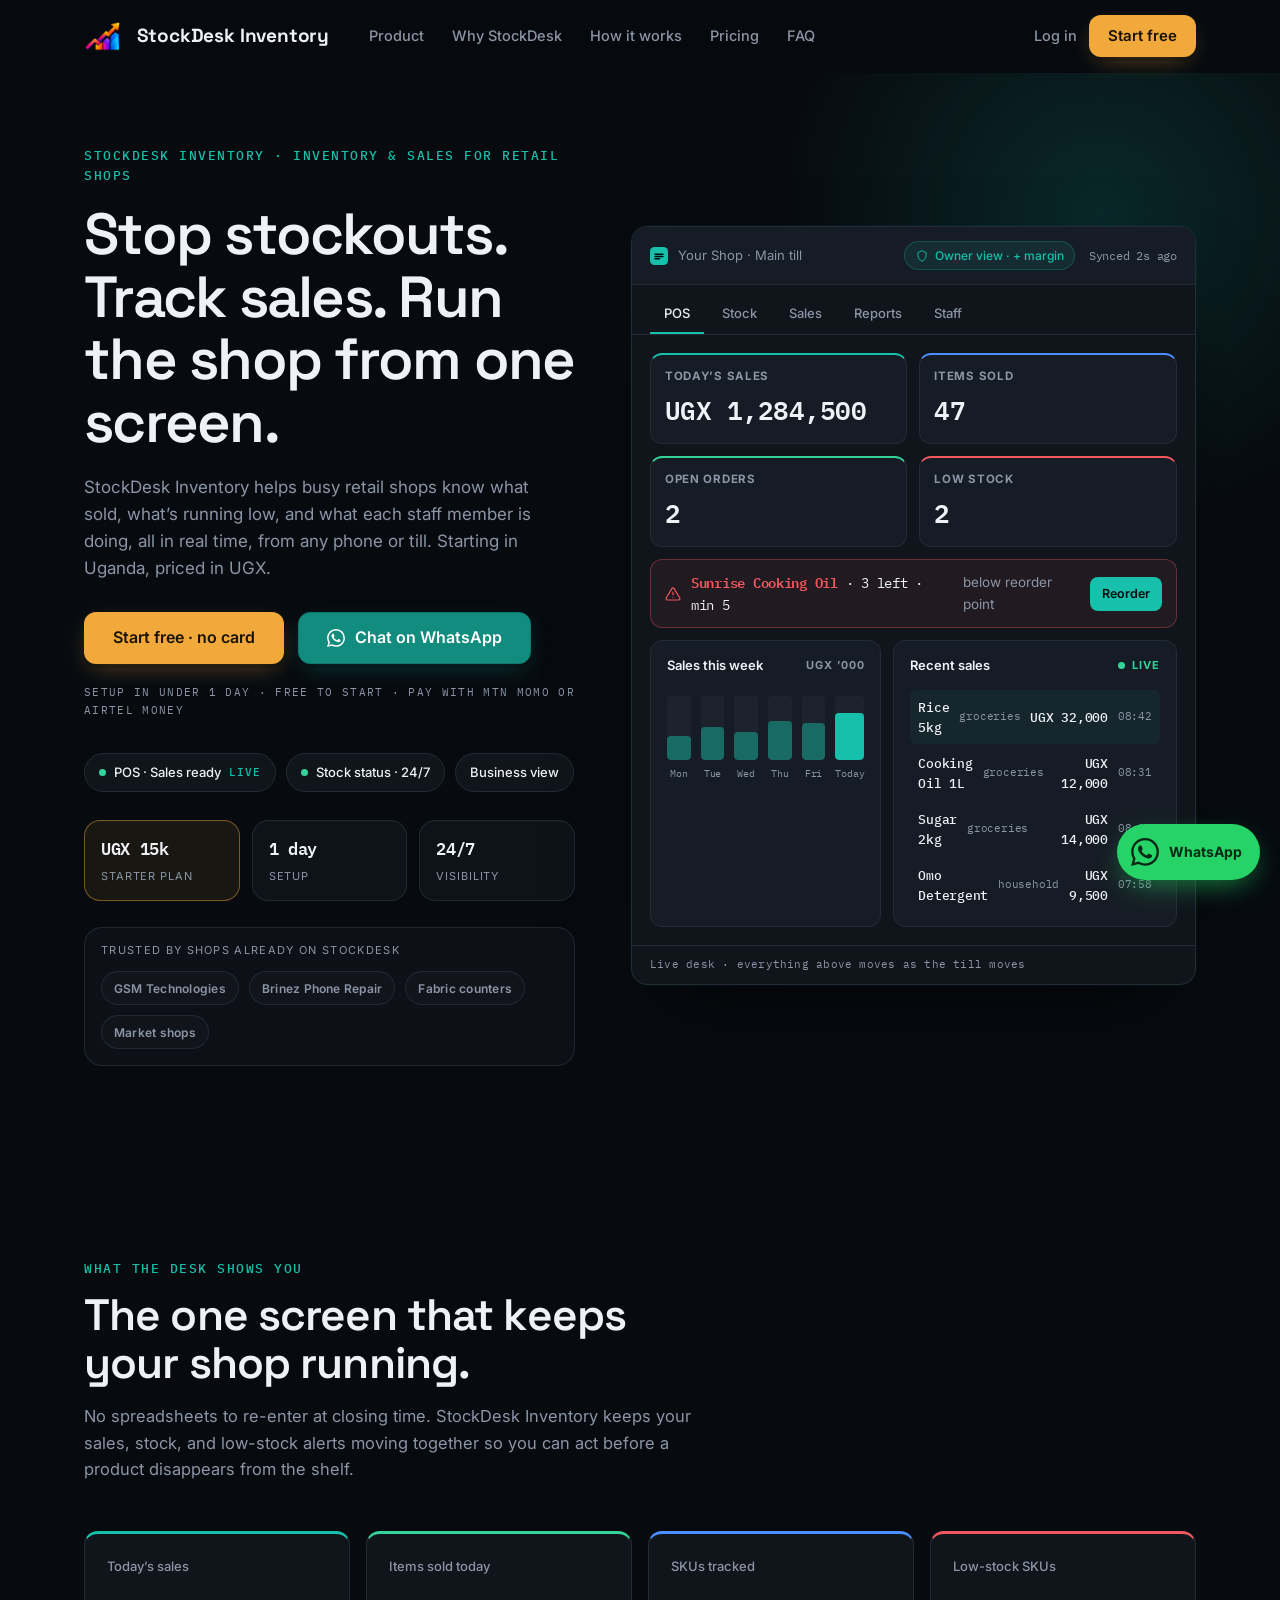
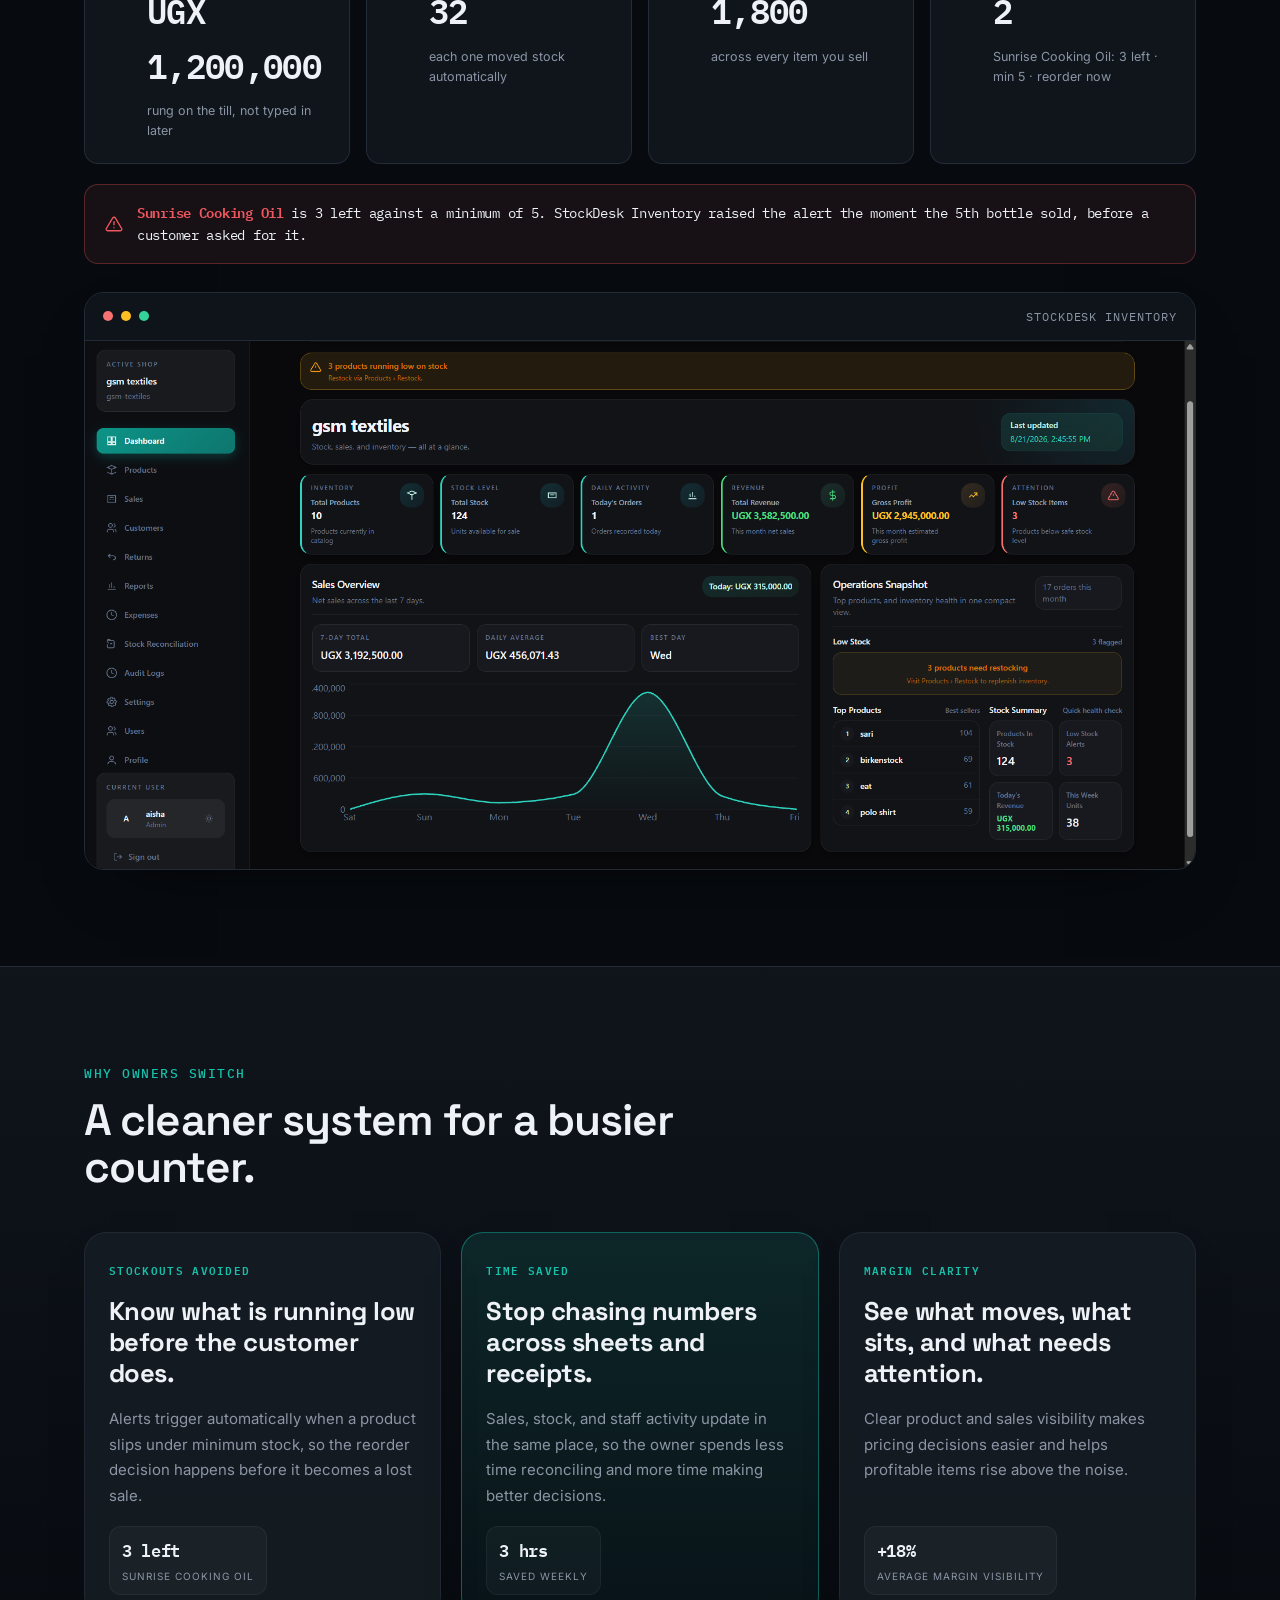
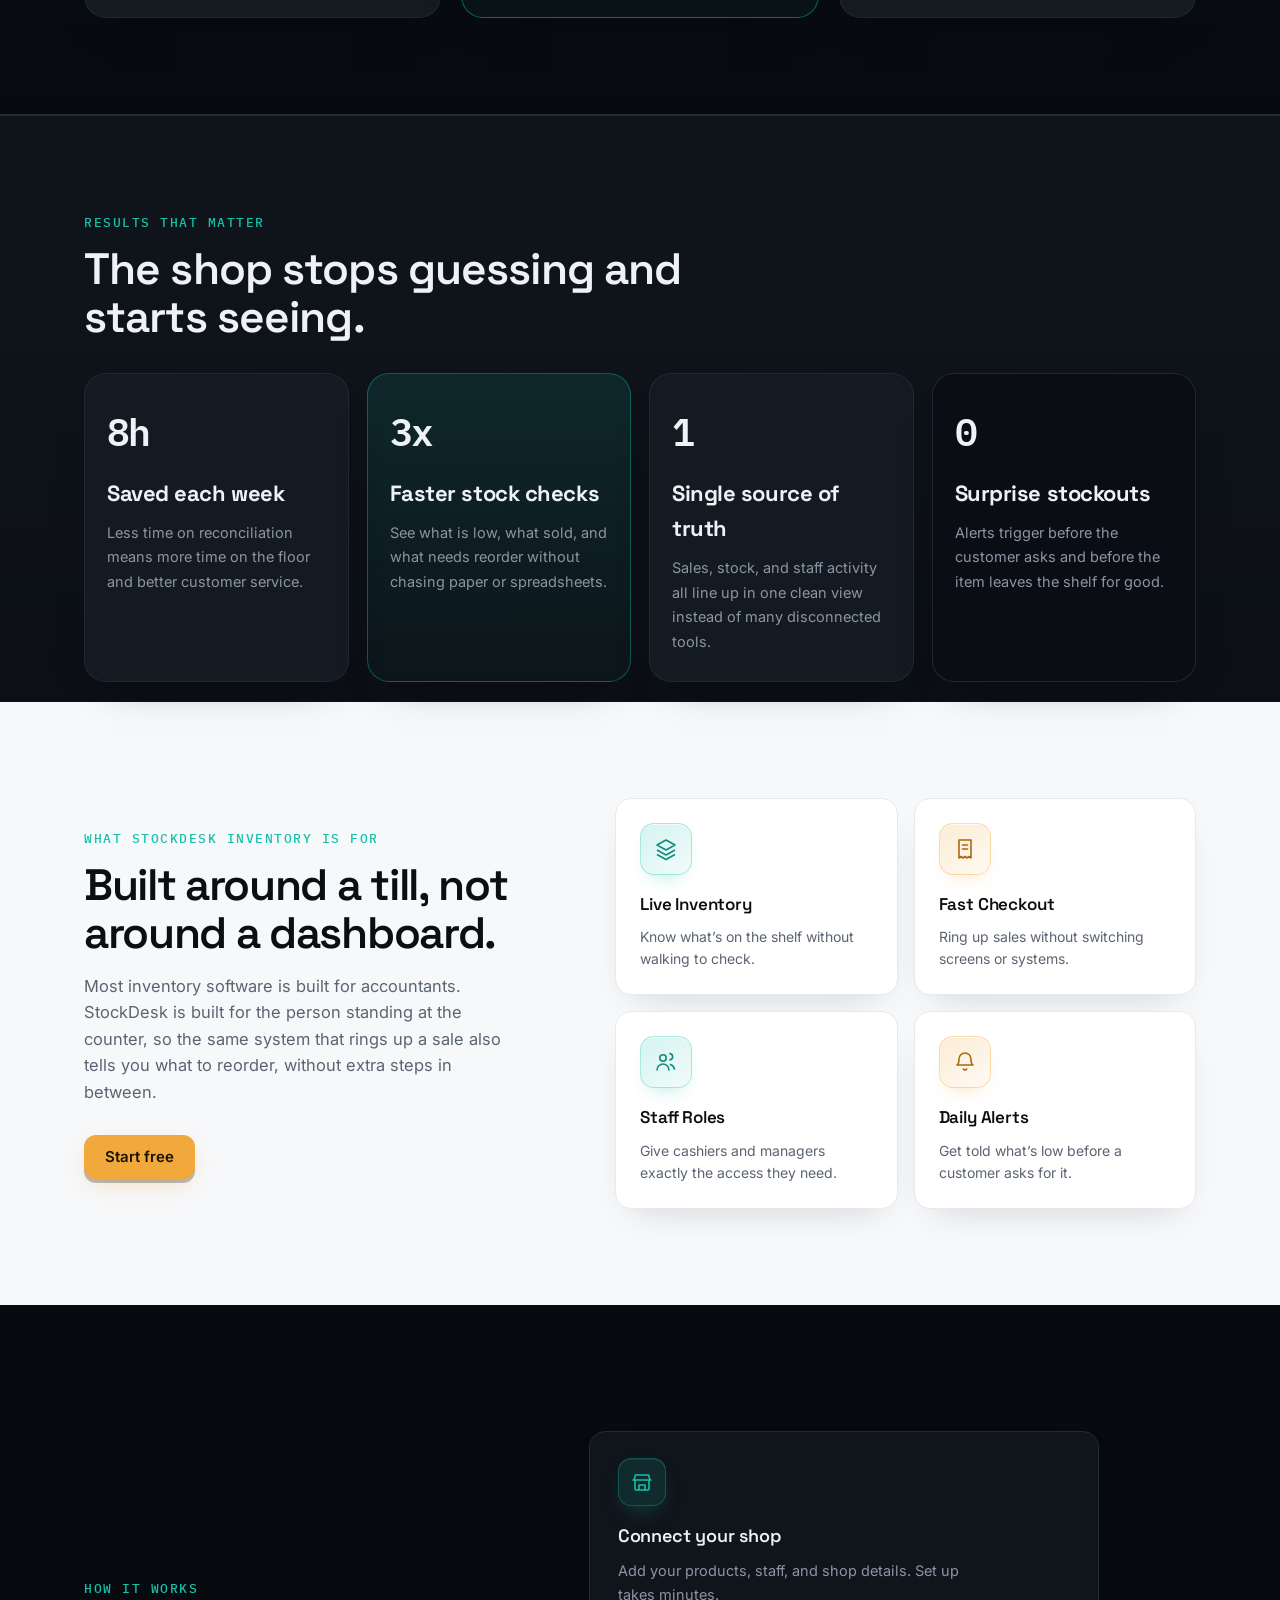
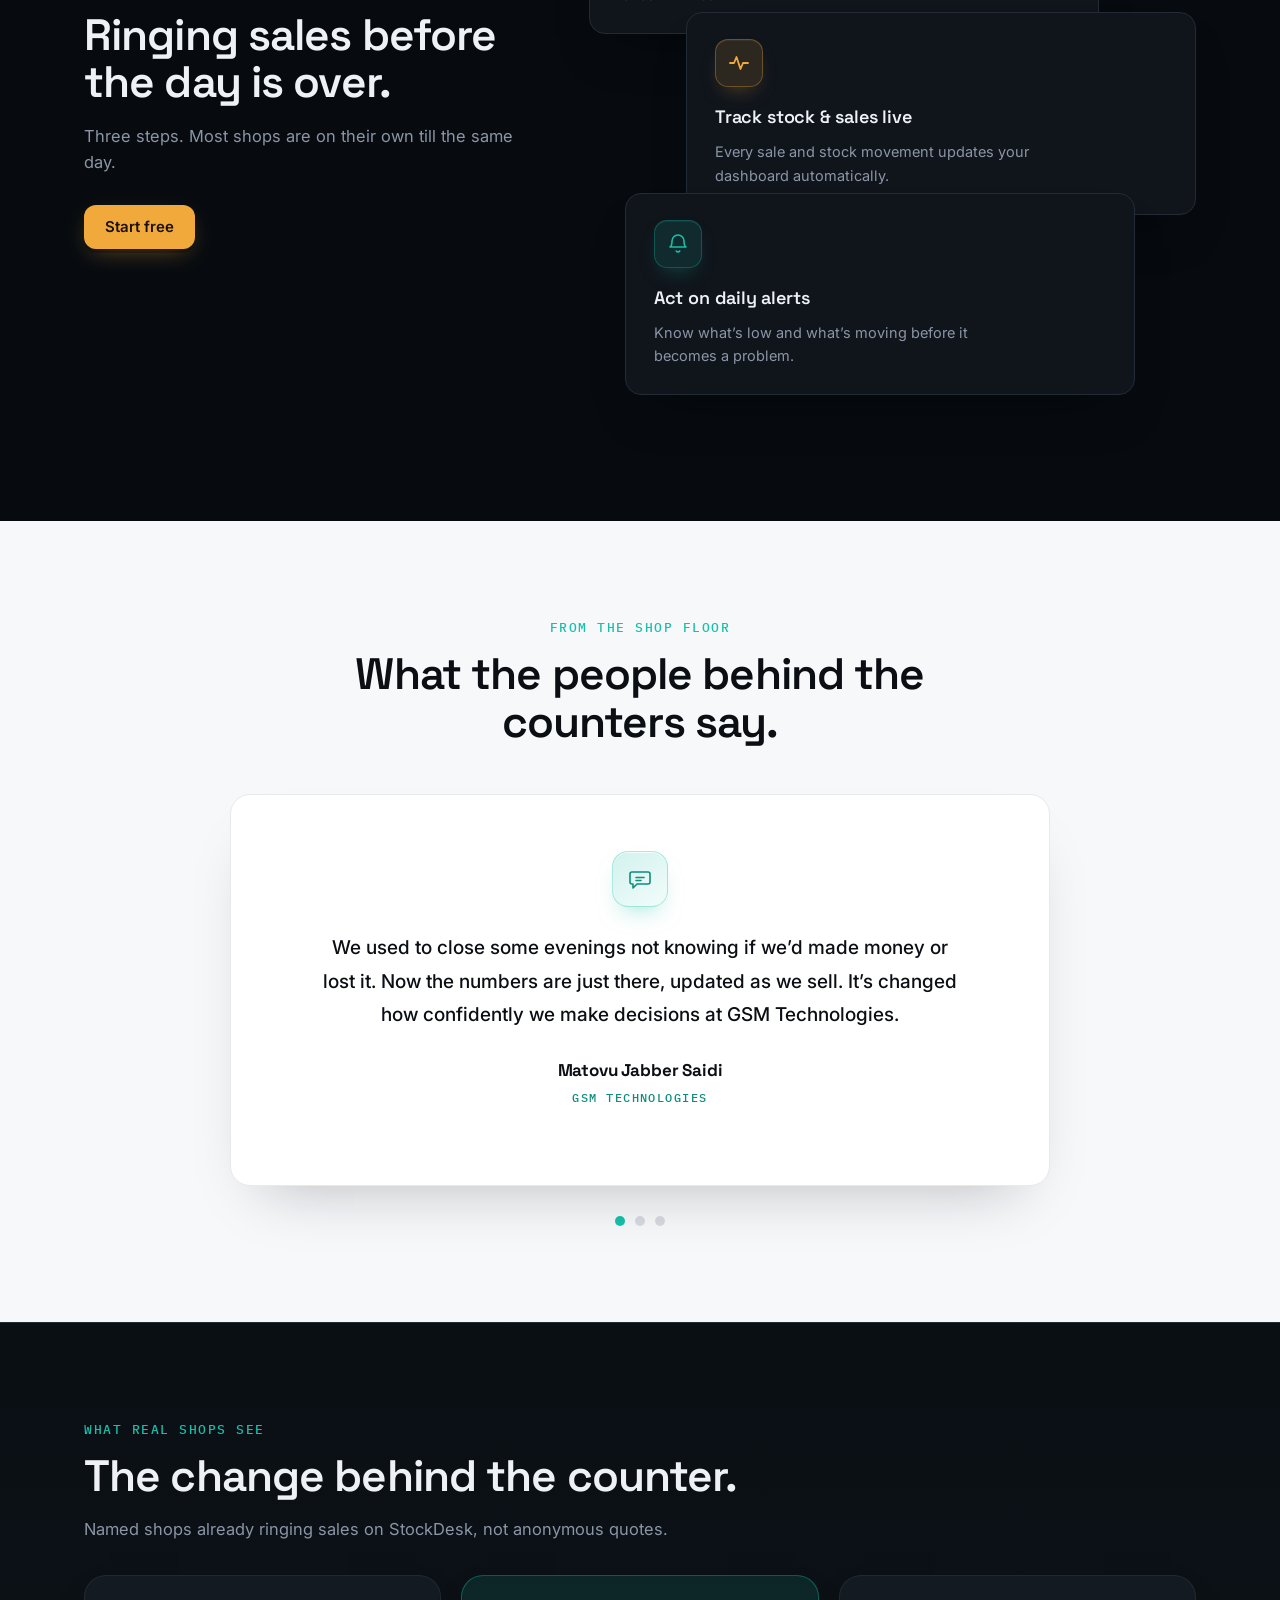
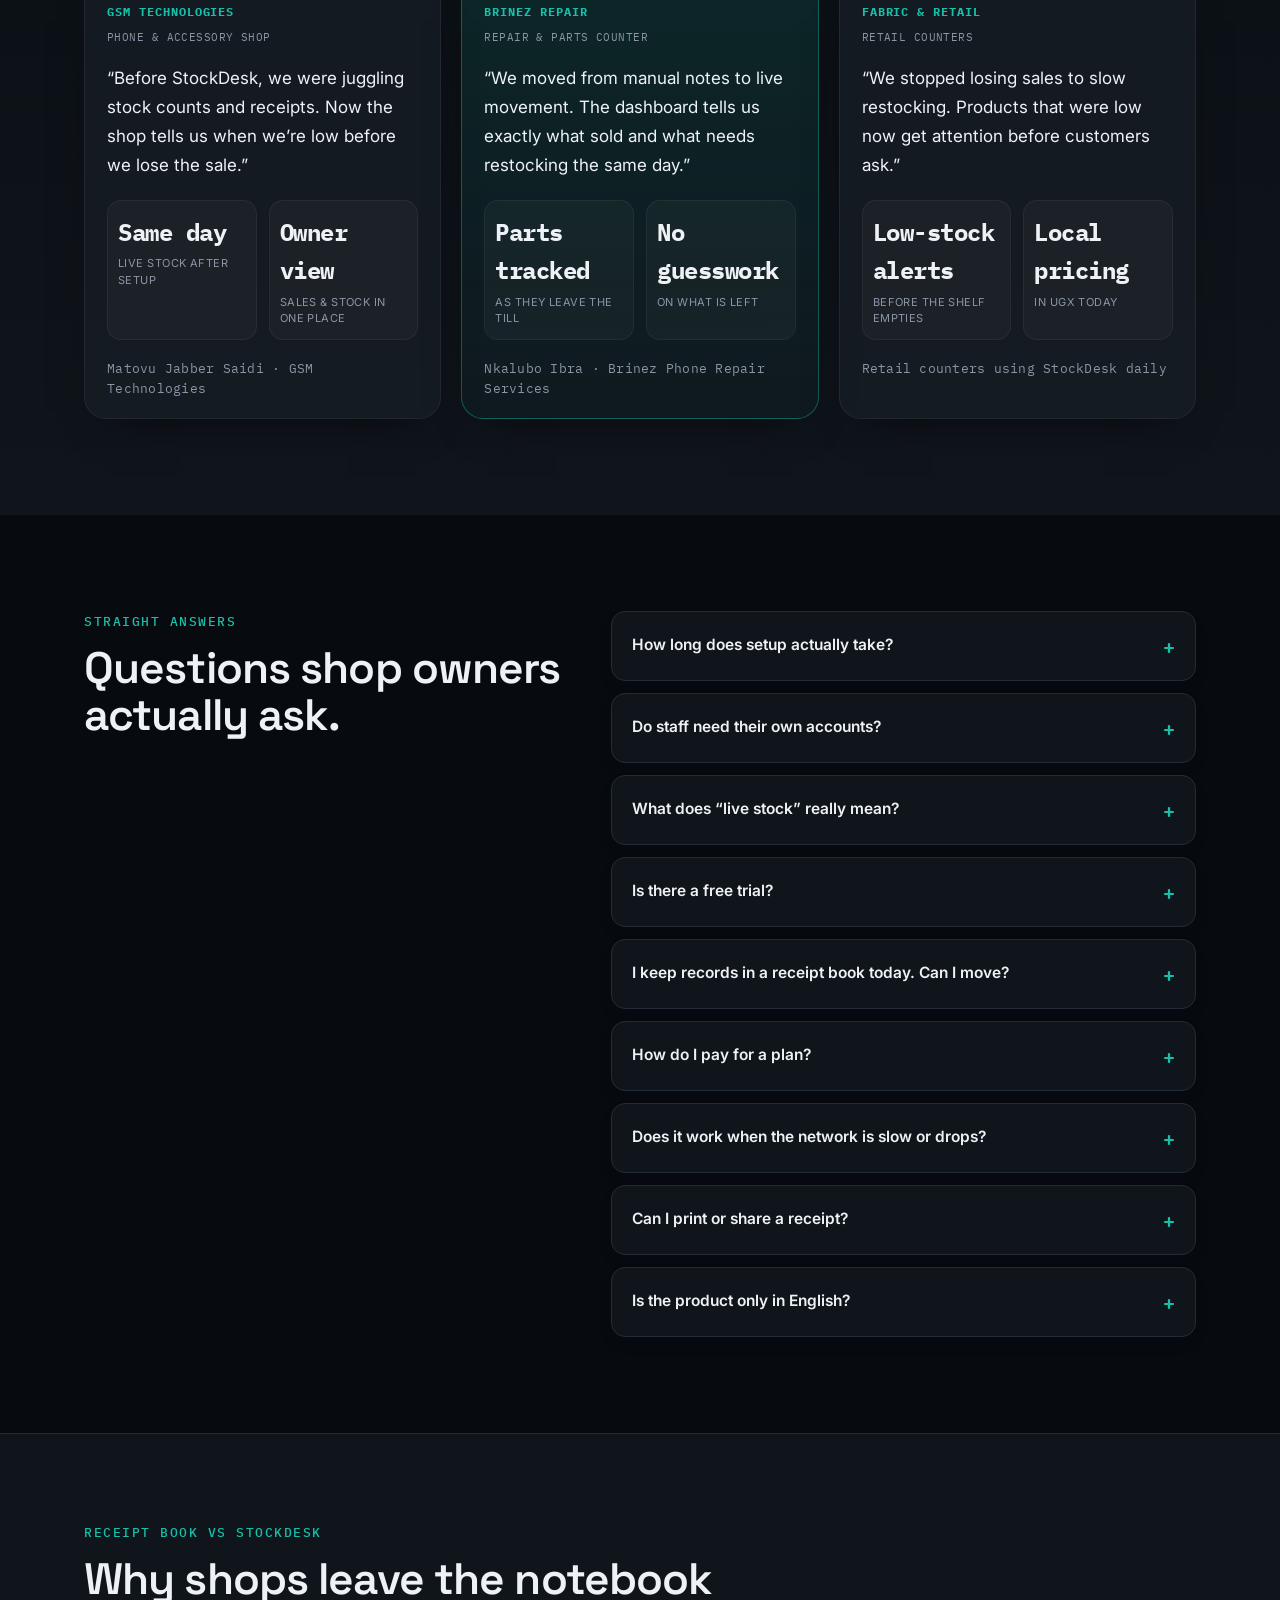
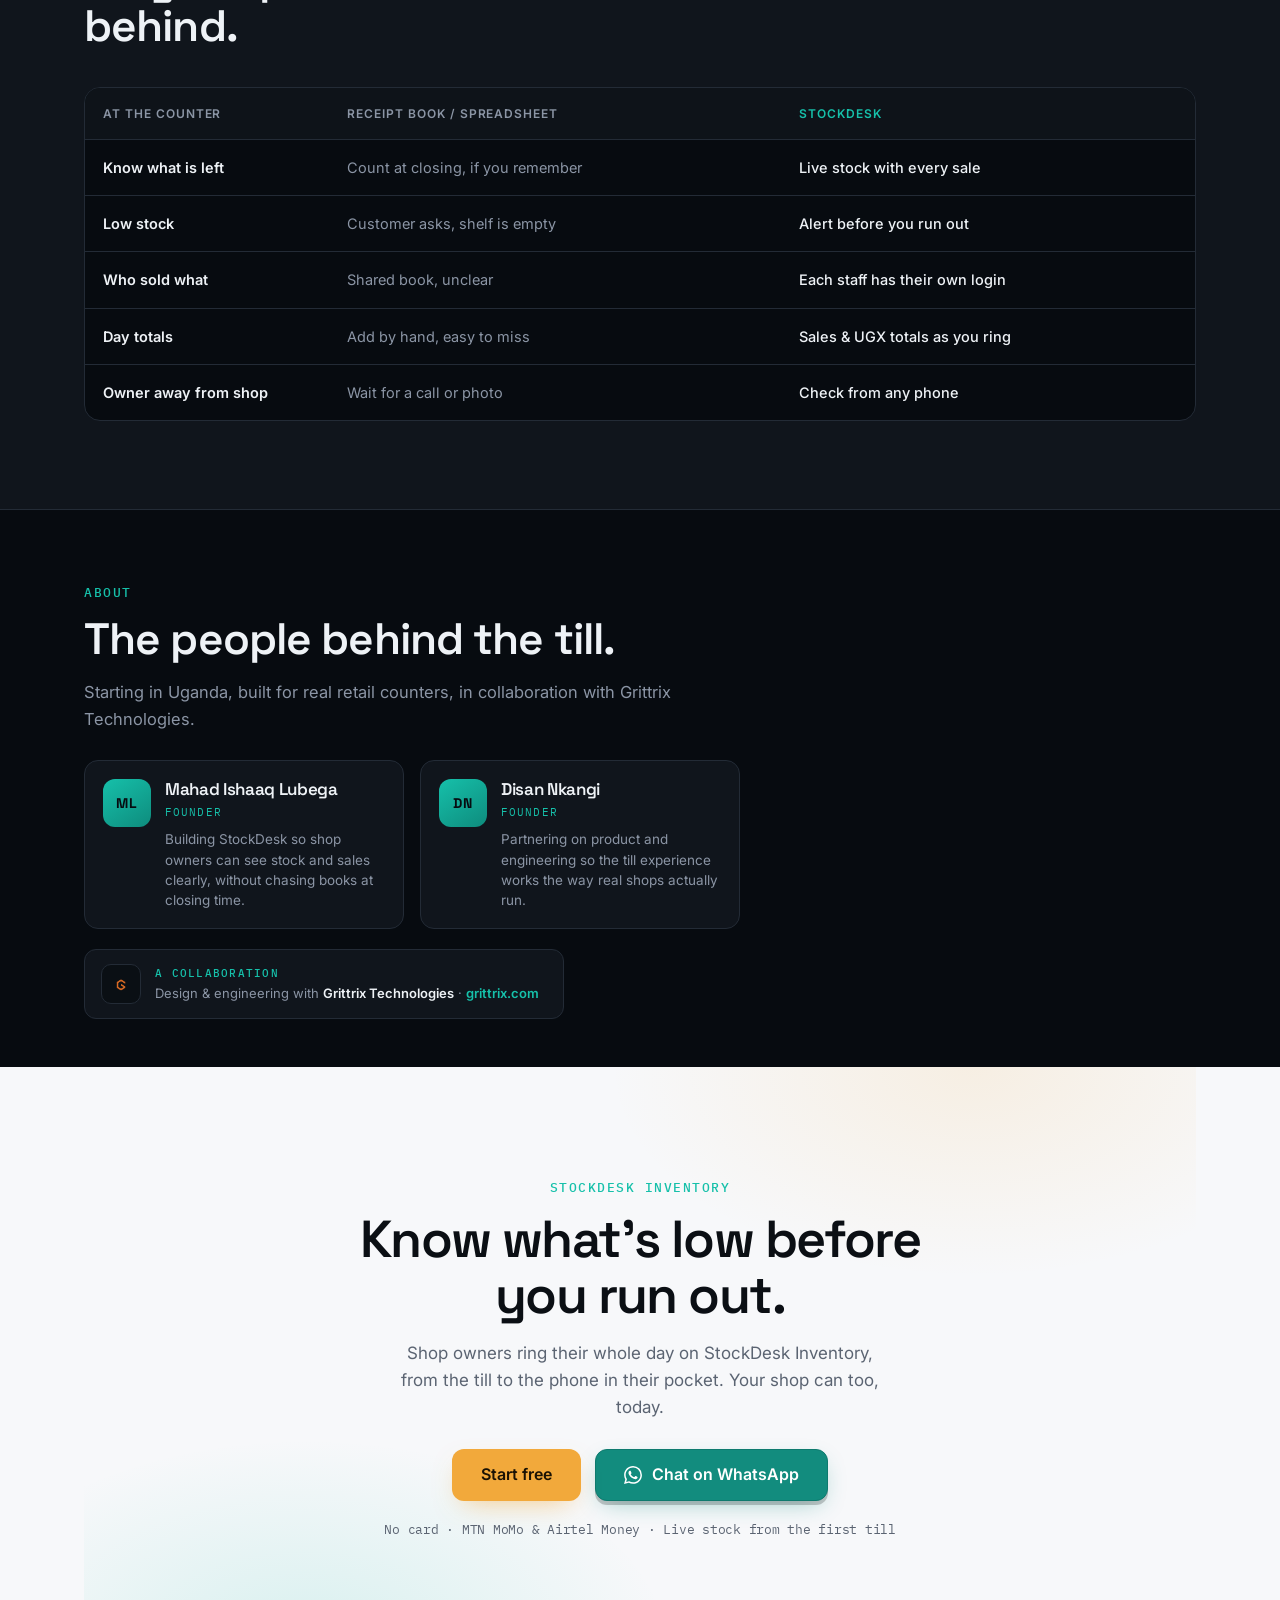
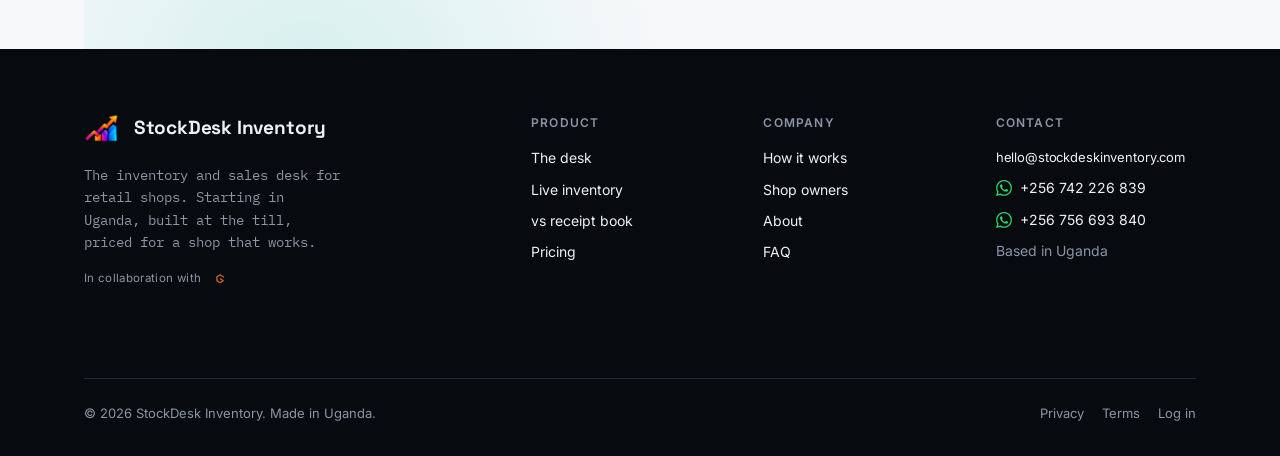
==== index.html @ fa705224 "Initial commit: StockDesk Inventory landing page" ====
<!doctype html>
<html lang="en">
  <head>
    <meta charset="UTF-8" />
    <meta name="viewport" content="width=device-width, initial-scale=1.0" />
    <title>
      StockDesk Inventory | Run sales, stock, and staff from one cleaner
      control surface
    </title>
    <meta
      name="description"
      content="StockDesk Inventory helps retail shops track sales, stock, and staff from one screen. Starting in Uganda, priced in UGX, from any phone."
    />
    <meta name="theme-color" content="#070B10" />
    <link rel="canonical" href="https://stockdeskinventory.com/" />
    <meta property="og:type" content="website" />
    <meta property="og:site_name" content="StockDesk Inventory" />
    <meta property="og:url" content="https://stockdeskinventory.com/" />
    <meta
      property="og:title"
      content="StockDesk Inventory | Run sales, stock, and staff from one screen"
    />
    <meta
      property="og:description"
      content="Live stock, a till that keeps moving, and role-aware access. Starting in Uganda, built for real retail counters."
    />
    <meta
      property="og:image"
      content="https://stockdeskinventory.com/public/image.png"
    />
    <meta name="twitter:card" content="summary_large_image" />
    <meta
      name="twitter:title"
      content="StockDesk Inventory | Sales & stock for real retail shops"
    />
    <meta
      name="twitter:description"
      content="Live stock, a till that keeps moving, and role-aware access. Starting in Uganda."
    />
    <meta
      name="twitter:image"
      content="https://stockdeskinventory.com/public/image.png"
    />
    <link rel="preconnect" href="https://fonts.googleapis.com" />
    <link rel="preconnect" href="https://fonts.gstatic.com" crossorigin />
    <link
      rel="stylesheet"
      href="https://fonts.googleapis.com/css2?family=Space+Grotesk:wght@500;600;700&family=Inter:wght@400;500;600&family=IBM+Plex+Mono:wght@400;500;600&display=swap"
    />
    <link rel="stylesheet" href="styles.css" />
    <link rel="icon" type="image/png" href="public/logo.png" />
    <link rel="apple-touch-icon" href="public/logo.png" />
  </head>
  <body>
    <a class="skip-link" href="#main">Skip to content</a>

    <!-- ============ 1. NAV ============ -->
    <header class="nav" id="nav">
      <div class="nav-inner">
        <a class="brand" href="#top" aria-label="StockDesk Inventory home">
          <img
            class="brand-logo"
            src="public/logo.png"
            alt=""
            width="43"
            height="30"
          />
          <span class="brand-name">StockDesk Inventory</span>
        </a>

        <nav class="nav-links" aria-label="Primary">
          <a href="#product">Product</a>
          <a href="#pillars">Why StockDesk</a>
          <a href="#how-it-works">How it works</a>
          <a href="pricing.html">Pricing</a>
          <a href="#faq">FAQ</a>
        </nav>

        <div class="nav-actions">
          <a class="nav-login" href="https://app.stockdeskinventory.com/login"
            >Log in</a
          >
          <a
            class="btn btn-cta nav-cta"
            href="https://app.stockdeskinventory.com/signup"
            >Start free</a
          >
          <button
            class="nav-toggle"
            id="navToggle"
            aria-expanded="false"
            aria-controls="navMenu"
            aria-label="Menu"
          >
            <span></span><span></span><span></span>
          </button>
        </div>
      </div>

      <nav class="nav-mobile" id="navMenu" aria-label="Mobile">
        <a href="#product">Product</a>
        <a href="#pillars">Why StockDesk</a>
        <a href="#how-it-works">How it works</a>
        <a href="pricing.html">Pricing</a>
        <a href="#faq">FAQ</a>
        <div class="nav-mobile-actions">
          <a
            class="btn btn-cta"
            href="https://app.stockdeskinventory.com/signup"
            >Start free</a
          >
          <a
            class="btn btn-ghost"
            href="https://app.stockdeskinventory.com/login"
            >Log in</a
          >
        </div>
      </nav>
    </header>

    <main id="main">
      <!-- ============ 2. HERO ============ -->
      <section class="hero" id="top">
        <div class="hero-glow" aria-hidden="true"></div>
        <div class="container hero-inner">
          <div class="hero-copy">
            <p class="eyebrow hero-eyebrow">
              StockDesk Inventory · Inventory &amp; sales for retail shops
            </p>
            <h1 class="display hero-title">
              Stop stockouts. Track sales. Run the shop from one screen.
            </h1>
            <p class="hero-sub">
              StockDesk Inventory helps busy retail shops know what sold,
              what&rsquo;s running low, and what each staff member is doing,
              all in real time, from any phone or till. Starting in Uganda,
              priced in UGX.
            </p>

            <div class="hero-ctas">
              <a
                class="btn btn-cta btn-lg"
                href="https://app.stockdeskinventory.com/signup"
                >Start free · no card</a
              >
              <a
                class="btn btn-wa btn-lg"
                href="https://wa.me/256742226839?text=Hi%20StockDesk%20%E2%80%94%20I%27d%20like%20to%20see%20how%20it%20works%20for%20my%20shop."
                target="_blank"
                rel="noopener noreferrer"
              >
                <svg class="wa-icon" width="18" height="18" viewBox="0 0 24 24" fill="currentColor" aria-hidden="true"><path d="M17.472 14.382c-.297-.149-1.758-.867-2.03-.967-.273-.099-.471-.148-.67.15-.197.297-.767.966-.94 1.164-.173.199-.347.223-.644.075-.297-.15-1.255-.463-2.39-1.475-.883-.788-1.48-1.761-1.653-2.059-.173-.297-.018-.458.13-.606.134-.133.298-.347.446-.52.149-.174.198-.298.298-.497.099-.198.05-.371-.025-.52-.075-.149-.669-1.612-.916-2.207-.242-.579-.487-.5-.669-.51-.173-.008-.371-.01-.57-.01-.198 0-.52.074-.792.372-.272.297-1.04 1.016-1.04 2.479 0 1.462 1.065 2.875 1.213 3.074.149.198 2.096 3.2 5.077 4.487.709.306 1.262.489 1.694.625.712.227 1.36.195 1.871.118.571-.085 1.758-.719 2.006-1.413.248-.694.248-1.289.173-1.413-.074-.124-.272-.198-.57-.347m-5.421 7.403h-.004a9.87 9.87 0 01-5.031-1.378l-.361-.214-3.741.982.998-3.648-.235-.374a9.86 9.86 0 01-1.51-5.26c.001-5.45 4.436-9.884 9.888-9.884 2.64 0 5.122 1.03 6.988 2.898a9.825 9.825 0 012.893 6.994c-.003 5.45-4.435 9.884-9.885 9.884m8.413-18.297A11.815 11.815 0 0012.05 0C5.495 0 .16 5.335.157 11.892c0 2.096.547 4.142 1.588 5.945L.057 24l6.305-1.654a11.882 11.882 0 005.683 1.448h.005c6.554 0 11.89-5.335 11.893-11.893a11.821 11.821 0 00-3.48-8.413z"/></svg>
                Chat on WhatsApp
              </a>
            </div>

            <p class="hero-trust-note mono">
              Setup in under 1 day · Free to start · Pay with MTN MoMo or Airtel Money
            </p>

            <ul class="status-chips" aria-label="System status">
              <li class="chip">
                <span class="chip-dot chip-dot-live" aria-hidden="true"></span>
                POS · Sales ready
                <span class="chip-live-label">Live</span>
              </li>
              <li class="chip">
                <span class="chip-dot chip-dot-live" aria-hidden="true"></span>
                Stock status · 24/7
              </li>
              <li class="chip">Business view</li>
            </ul>

            <div class="hero-proof" aria-label="Business trust metrics">
              <div class="proof-pill proof-pill--primary">
                <span class="proof-number mono">UGX 15k</span>
                <span class="proof-label">Starter plan</span>
              </div>
              <div class="proof-pill">
                <span class="proof-number mono">1 day</span>
                <span class="proof-label">setup</span>
              </div>
              <div class="proof-pill">
                <span class="proof-number mono">24/7</span>
                <span class="proof-label">visibility</span>
              </div>
            </div>

            <div class="brand-strip" aria-label="Customer trust proof">
              <span class="brand-strip-label">Trusted by shops already on StockDesk</span>
              <div class="brand-strip-row">
                <span>GSM Technologies</span>
                <span>Brinez Phone Repair</span>
                <span>Fabric counters</span>
                <span>Market shops</span>
              </div>
            </div>
          </div>

          <!-- LIVE DASHBOARD CENTERPIECE (illustrative data) -->
          <figure
            class="desk"
            aria-label="StockDesk Inventory live dashboard showing revenue, stock levels, and recent sales"
          >
            <div class="desk-bar">
              <div class="desk-bar-brand">
                <svg
                  width="18"
                  height="18"
                  viewBox="0 0 32 32"
                  fill="none"
                  aria-hidden="true"
                >
                  <rect width="32" height="32" rx="8" fill="#16C0AA" />
                  <path
                    d="M9 13h14M9 17h14M9 21h8"
                    stroke="#070B10"
                    stroke-width="2.6"
                    stroke-linecap="round"
                  />
                </svg>
                <span class="desk-shop">Your Shop · Main till</span>
              </div>
              <div class="desk-bar-right">
                <span class="desk-role" title="Role-aware sign-in">
                  <svg
                    width="14"
                    height="14"
                    viewBox="0 0 24 24"
                    fill="none"
                    aria-hidden="true"
                  >
                    <path
                      d="M12 3l7 3v5c0 4.5-3 8-7 10-4-2-7-5.5-7-10V6l7-3z"
                      stroke="currentColor"
                      stroke-width="1.6"
                      stroke-linejoin="round"
                    />
                  </svg>
                  Owner view · + margin
                </span>
                <span class="desk-sync mono" id="syncStatus"
                  >Synced <span id="syncAge">0s</span> ago</span
                >
              </div>
            </div>

            <div class="desk-nav" aria-hidden="true">
              <span class="desk-nav-item is-active">POS</span>
              <span class="desk-nav-item">Stock</span>
              <span class="desk-nav-item">Sales</span>
              <span class="desk-nav-item">Reports</span>
              <span class="desk-nav-item">Staff</span>
            </div>

            <div class="desk-body">
              <div class="desk-kpis">
                <div class="desk-kpi">
                  <span class="desk-kpi-label">Today&rsquo;s sales</span>
                  <span
                    class="desk-kpi-value mono"
                    id="salesTotal"
                    data-count-to="1200000"
                    >UGX&nbsp;0</span
                  >
                </div>
                <div class="desk-kpi">
                  <span class="desk-kpi-label">Items sold</span>
                  <span
                    class="desk-kpi-value mono"
                    id="itemsSold"
                    data-count-to="32"
                    >0</span
                  >
                </div>
                <div class="desk-kpi">
                  <span class="desk-kpi-label">Open orders</span>
                  <span class="desk-kpi-value mono" id="openOrders">2</span>
                </div>
                <div class="desk-kpi desk-kpi-low">
                  <span class="desk-kpi-label">Low stock</span>
                  <span class="desk-kpi-value mono" id="lowStock">2</span>
                </div>
              </div>

              <div class="desk-alert" role="status">
                <svg
                  class="desk-alert-icon"
                  width="16"
                  height="16"
                  viewBox="0 0 24 24"
                  fill="none"
                  aria-hidden="true"
                >
                  <path
                    d="M12 9v4m0 4h.01M10.3 3.9L1.8 18a2 2 0 001.7 3h17a2 2 0 001.7-3L13.7 3.9a2 2 0 00-3.4 0z"
                    stroke="currentColor"
                    stroke-width="1.8"
                    stroke-linecap="round"
                    stroke-linejoin="round"
                  />
                </svg>
                <span class="mono"
                  ><strong>Sunrise Cooking Oil</strong> · 3 left · min 5</span
                >
                <span class="desk-alert-msg">below reorder point</span>
                <button class="desk-alert-btn" type="button">Reorder</button>
              </div>

              <div class="desk-columns">
                <div class="desk-chart-card">
                  <div class="desk-card-head">
                    <span class="desk-card-title">Sales this week</span>
                    <span class="desk-card-sub mono">UGX &rsquo;000</span>
                  </div>
                  <div class="desk-bars" id="weekBars" aria-hidden="true">
                    <div class="desk-bar-col">
                      <span class="desk-bar-track"
                        ><i style="--h: 38%"></i></span
                      ><span class="desk-bar-day mono">Mon</span>
                    </div>
                    <div class="desk-bar-col">
                      <span class="desk-bar-track"
                        ><i style="--h: 52%"></i></span
                      ><span class="desk-bar-day mono">Tue</span>
                    </div>
                    <div class="desk-bar-col">
                      <span class="desk-bar-track"
                        ><i style="--h: 44%"></i></span
                      ><span class="desk-bar-day mono">Wed</span>
                    </div>
                    <div class="desk-bar-col">
                      <span class="desk-bar-track"
                        ><i style="--h: 61%"></i></span
                      ><span class="desk-bar-day mono">Thu</span>
                    </div>
                    <div class="desk-bar-col">
                      <span class="desk-bar-track"
                        ><i style="--h: 58%"></i></span
                      ><span class="desk-bar-day mono">Fri</span>
                    </div>
                    <div class="desk-bar-col">
                      <span class="desk-bar-track is-today"
                        ><i style="--h: 74%"></i></span
                      ><span class="desk-bar-day mono">Today</span>
                    </div>
                  </div>
                </div>

                <div class="desk-sales-card">
                  <div class="desk-card-head">
                    <span class="desk-card-title">Recent sales</span>
                    <span class="desk-card-sub mono desk-card-live"
                      ><span
                        class="chip-dot chip-dot-live"
                        aria-hidden="true"
                      ></span
                      >Live</span
                    >
                  </div>
                  <ol class="desk-sales" id="recentSales">
                    <li>
                      <span class="mono desk-sale-item">Rice 5kg</span
                      ><span class="desk-sale-cat mono">groceries</span
                      ><span class="desk-sale-amt mono">UGX 32,000</span
                      ><span class="desk-sale-time mono">08:42</span>
                    </li>
                    <li>
                      <span class="mono desk-sale-item">Cooking Oil 1L</span
                      ><span class="desk-sale-cat mono">groceries</span
                      ><span class="desk-sale-amt mono">UGX 12,000</span
                      ><span class="desk-sale-time mono">08:31</span>
                    </li>
                    <li>
                      <span class="mono desk-sale-item">Sugar 2kg</span
                      ><span class="desk-sale-cat mono">groceries</span
                      ><span class="desk-sale-amt mono">UGX 14,000</span
                      ><span class="desk-sale-time mono">08:17</span>
                    </li>
                    <li>
                      <span class="mono desk-sale-item">Omo Detergent</span
                      ><span class="desk-sale-cat mono">household</span
                      ><span class="desk-sale-amt mono">UGX 9,500</span
                      ><span class="desk-sale-time mono">07:58</span>
                    </li>
                  </ol>
                </div>
              </div>
            </div>

            <figcaption class="desk-caption mono">
              Live desk · everything above moves as the till moves
            </figcaption>
          </figure>
        </div>
      </section>

      <!-- ============ 4. PRODUCT DEEP-DIVE ============ -->
      <section class="deep" id="product">
        <div class="container">
          <div class="section-head">
            <p class="eyebrow">What the desk shows you</p>
            <h2 class="display section-title">
              The one screen that keeps your shop running.
            </h2>
            <p class="section-sub">
              No spreadsheets to re-enter at closing time. StockDesk Inventory
              keeps your sales, stock, and low-stock alerts moving together so
              you can act before a product disappears from the shelf.
            </p>
          </div>

          <dl class="stats">
            <div class="stat stat-teal reveal">
              <dt>Today&rsquo;s sales</dt>
              <dd
                class="mono stat-value"
                data-count-to="1200000"
                data-prefix="UGX "
              >
                UGX 0
              </dd>
              <dd class="stat-note">rung on the till, not typed in later</dd>
            </div>
            <div class="stat stat-green reveal">
              <dt>Items sold today</dt>
              <dd class="mono stat-value" data-count-to="32">0</dd>
              <dd class="stat-note">each one moved stock automatically</dd>
            </div>
            <div class="stat stat-blue reveal">
              <dt>SKUs tracked</dt>
              <dd class="mono stat-value" data-count-to="1800">0</dd>
              <dd class="stat-note">across every item you sell</dd>
            </div>
            <div class="stat stat-red reveal">
              <dt>Low-stock SKUs</dt>
              <dd class="mono stat-value" data-count-to="2">0</dd>
              <dd class="stat-note">Sunrise Cooking Oil: 3 left · min 5 · reorder now</dd>
            </div>
          </dl>

          <div class="deep-banner reveal">
            <svg
              width="18"
              height="18"
              viewBox="0 0 24 24"
              fill="none"
              aria-hidden="true"
            >
              <path
                d="M12 9v4m0 4h.01M10.3 3.9L1.8 18a2 2 0 001.7 3h17a2 2 0 001.7-3L13.7 3.9a2 2 0 00-3.4 0z"
                stroke="currentColor"
                stroke-width="1.8"
                stroke-linecap="round"
                stroke-linejoin="round"
              />
            </svg>
            <p class="mono">
              <strong>Sunrise Cooking Oil</strong> is 3 left against a minimum
              of 5. StockDesk Inventory raised the alert the moment the 5th
              bottle sold, before a customer asked for it.
            </p>
          </div>

          <!-- real product screenshot, framed in a browser-style card -->
          <div class="shots">
            <figure class="shot reveal">
              <div class="shot-bar">
                <span class="shot-dots" aria-hidden="true"
                  ><i></i><i></i><i></i
                ></span>
                <span class="shot-title mono">StockDesk Inventory</span>
              </div>
              <img
                src="public/image.png"
                alt="StockDesk Inventory sales and stock dashboard showing low-stock alerts and product list"
                width="1915"
                height="910"
                loading="lazy"
                decoding="async"
              />
            </figure>
          </div>
        </div>
      </section>

      <section class="confidence" aria-labelledby="confidence-title">
        <div class="container">
          <div class="section-head confidence-head">
            <p class="eyebrow">Why owners switch</p>
            <h2 class="display section-title" id="confidence-title">
              A cleaner system for a busier counter.
            </h2>
          </div>

          <div class="confidence-grid reveal">
            <article class="confidence-card">
              <span class="confidence-kicker mono">Stockouts avoided</span>
              <h3>Know what is running low before the customer does.</h3>
              <p>
                Alerts trigger automatically when a product slips under minimum
                stock, so the reorder decision happens before it becomes a lost
                sale.
              </p>
              <div class="mini-proof">
                <span class="mini-proof-value mono">3 left</span>
                <span class="mini-proof-label">Sunrise Cooking Oil</span>
              </div>
            </article>

            <article class="confidence-card confidence-card--highlight">
              <span class="confidence-kicker mono">Time saved</span>
              <h3>Stop chasing numbers across sheets and receipts.</h3>
              <p>
                Sales, stock, and staff activity update in the same place, so the
                owner spends less time reconciling and more time making better
                decisions.
              </p>
              <div class="mini-proof">
                <span class="mini-proof-value mono">3 hrs</span>
                <span class="mini-proof-label">saved weekly</span>
              </div>
            </article>

            <article class="confidence-card">
              <span class="confidence-kicker mono">Margin clarity</span>
              <h3>See what moves, what sits, and what needs attention.</h3>
              <p>
                Clear product and sales visibility makes pricing decisions easier
                and helps profitable items rise above the noise.
              </p>
              <div class="mini-proof">
                <span class="mini-proof-value mono">+18%</span>
                <span class="mini-proof-label">average margin visibility</span>
              </div>
            </article>
          </div>
        </div>
      </section>

      <!-- ============ 5. WHAT STOCK DESK IS FOR ============ -->
      <section class="results" aria-labelledby="results-title">
        <div class="container">
          <div class="section-head results-head">
            <p class="eyebrow">Results that matter</p>
            <h2 class="display section-title" id="results-title">
              The shop stops guessing and starts seeing.
            </h2>
          </div>

          <div class="results-grid reveal">
            <article class="result-card">
              <span class="result-metric mono">8h</span>
              <h3>Saved each week</h3>
              <p>Less time on reconciliation means more time on the floor and better customer service.</p>
            </article>

            <article class="result-card result-card--accent">
              <span class="result-metric mono">3x</span>
              <h3>Faster stock checks</h3>
              <p>See what is low, what sold, and what needs reorder without chasing paper or spreadsheets.</p>
            </article>

            <article class="result-card">
              <span class="result-metric mono">1</span>
              <h3>Single source of truth</h3>
              <p>Sales, stock, and staff activity all line up in one clean view instead of many disconnected tools.</p>
            </article>

            <article class="result-card result-card--dark">
              <span class="result-metric mono">0</span>
              <h3>Surprise stockouts</h3>
              <p>Alerts trigger before the customer asks and before the item leaves the shelf for good.</p>
            </article>
          </div>
        </div>
      </section>

      <section class="purpose" id="pillars">
        <div class="container purpose-inner">
          <div class="purpose-copy">
            <p class="eyebrow">What StockDesk Inventory is for</p>
            <h2 class="display purpose-title">
              Built around a till, not around a dashboard.
            </h2>
            <p class="purpose-sub">
              Most inventory software is built for accountants. StockDesk is
              built for the person standing at the counter, so the same
              system that rings up a sale also tells you what to reorder,
              without extra steps in between.
            </p>
            <a
              class="btn btn-cta purpose-cta"
              href="https://app.stockdeskinventory.com/signup"
              >Start free</a
            >
          </div>

          <div class="purpose-grid">
            <article class="feat-card reveal" style="--reveal-delay: 0ms">
              <span class="feat-icon" aria-hidden="true">
                <svg width="24" height="24" viewBox="0 0 24 24" fill="none">
                  <path
                    d="M12 3l9 5-9 5-9-5 9-5z"
                    stroke="currentColor"
                    stroke-width="1.6"
                    stroke-linejoin="round"
                  />
                  <path
                    d="M3 13l9 5 9-5"
                    stroke="currentColor"
                    stroke-width="1.6"
                    stroke-linejoin="round"
                  />
                  <path
                    d="M3 17.5l9 5 9-5"
                    stroke="currentColor"
                    stroke-width="1.6"
                    stroke-linejoin="round"
                  />
                </svg>
              </span>
              <h3>Live Inventory</h3>
              <p>Know what&rsquo;s on the shelf without walking to check.</p>
            </article>

            <article
              class="feat-card feat-card--amber reveal"
              style="--reveal-delay: 100ms"
            >
              <span class="feat-icon" aria-hidden="true">
                <svg width="24" height="24" viewBox="0 0 24 24" fill="none">
                  <path
                    d="M6 3h12v18l-2-1.5L14 21l-2-1.5L10 21l-2-1.5L6 21V3z"
                    stroke="currentColor"
                    stroke-width="1.6"
                    stroke-linejoin="round"
                  />
                  <path
                    d="M9.5 8h5M9.5 12h5"
                    stroke="currentColor"
                    stroke-width="1.6"
                    stroke-linecap="round"
                  />
                </svg>
              </span>
              <h3>Fast Checkout</h3>
              <p>
                Ring up sales without switching screens or systems.
              </p>
            </article>

            <article class="feat-card reveal" style="--reveal-delay: 200ms">
              <span class="feat-icon" aria-hidden="true">
                <svg width="24" height="24" viewBox="0 0 24 24" fill="none">
                  <circle
                    cx="9"
                    cy="8"
                    r="3.2"
                    stroke="currentColor"
                    stroke-width="1.6"
                  />
                  <path
                    d="M3 20c0-3.3 2.7-6 6-6s6 2.7 6 6"
                    stroke="currentColor"
                    stroke-width="1.6"
                    stroke-linecap="round"
                  />
                  <path
                    d="M16 3.6a3.2 3.2 0 010 6.3M16.5 14.6c2.1.7 3.5 2.5 4 4.4"
                    stroke="currentColor"
                    stroke-width="1.6"
                    stroke-linecap="round"
                  />
                </svg>
              </span>
              <h3>Staff Roles</h3>
              <p>
                Give cashiers and managers exactly the access they need.
              </p>
            </article>

            <article
              class="feat-card feat-card--amber reveal"
              style="--reveal-delay: 300ms"
            >
              <span class="feat-icon" aria-hidden="true">
                <svg width="24" height="24" viewBox="0 0 24 24" fill="none">
                  <path
                    d="M6 9a6 6 0 1112 0c0 5 2 6 2 6H4s2-1 2-6z"
                    stroke="currentColor"
                    stroke-width="1.6"
                    stroke-linejoin="round"
                  />
                  <path
                    d="M10.3 19a2 2 0 003.4 0"
                    stroke="currentColor"
                    stroke-width="1.6"
                    stroke-linecap="round"
                  />
                </svg>
              </span>
              <h3>Daily Alerts</h3>
              <p>
                Get told what&rsquo;s low before a customer asks for it.
              </p>
            </article>
          </div>
        </div>
      </section>

      <!-- ============ 6. HOW IT WORKS ============ -->
      <section class="steps" id="how-it-works">
        <div class="container steps-inner">
          <div class="steps-copy">
            <p class="eyebrow">How it works</p>
            <h2 class="display section-title">
              Ringing sales before the day is over.
            </h2>
            <p class="section-sub">
              Three steps. Most shops are on their own till the same day.
            </p>
            <a
              class="btn btn-cta steps-cta"
              href="https://app.stockdeskinventory.com/signup"
              >Start free</a
            >
          </div>

          <div class="step-cards">
            <article class="step-card reveal" style="--reveal-delay: 0ms">
              <span class="step-icon" aria-hidden="true">
                <svg width="24" height="24" viewBox="0 0 24 24" fill="none">
                  <path
                    d="M4 10l1.5-5h13L20 10"
                    stroke="currentColor"
                    stroke-width="1.6"
                    stroke-linejoin="round"
                  />
                  <path
                    d="M5 10v9a1 1 0 001 1h12a1 1 0 001-1v-9"
                    stroke="currentColor"
                    stroke-width="1.6"
                    stroke-linejoin="round"
                  />
                  <path
                    d="M9 20v-5h6v5"
                    stroke="currentColor"
                    stroke-width="1.6"
                    stroke-linejoin="round"
                  />
                  <path
                    d="M3 10h18"
                    stroke="currentColor"
                    stroke-width="1.6"
                    stroke-linecap="round"
                  />
                </svg>
              </span>
              <h3>Connect your shop</h3>
              <p>
                Add your products, staff, and shop details. Set up takes
                minutes.
              </p>
            </article>

            <article
              class="step-card step-card--amber reveal"
              style="--reveal-delay: 100ms"
            >
              <span class="step-icon" aria-hidden="true">
                <svg width="24" height="24" viewBox="0 0 24 24" fill="none">
                  <path
                    d="M3 12h4l2.5-6 4 12L16 12h5"
                    stroke="currentColor"
                    stroke-width="1.8"
                    stroke-linecap="round"
                    stroke-linejoin="round"
                  />
                </svg>
              </span>
              <h3>Track stock &amp; sales live</h3>
              <p>
                Every sale and stock movement updates your dashboard
                automatically.
              </p>
            </article>

            <article class="step-card reveal" style="--reveal-delay: 200ms">
              <span class="step-icon" aria-hidden="true">
                <svg width="24" height="24" viewBox="0 0 24 24" fill="none">
                  <path
                    d="M6 9a6 6 0 1112 0c0 5 2 6 2 6H4s2-1 2-6z"
                    stroke="currentColor"
                    stroke-width="1.6"
                    stroke-linejoin="round"
                  />
                  <path
                    d="M10.3 19a2 2 0 003.4 0"
                    stroke="currentColor"
                    stroke-width="1.6"
                    stroke-linecap="round"
                  />
                </svg>
              </span>
              <h3>Act on daily alerts</h3>
              <p>
                Know what&rsquo;s low and what&rsquo;s moving before it becomes
                a problem.
              </p>
            </article>
          </div>
        </div>
      </section>

      <!-- ============ 7. TESTIMONIALS ============ -->
      <section class="voices" id="voices">
        <div class="container">
          <div class="section-head voices-head">
            <p class="eyebrow">From the shop floor</p>
            <h2 class="display section-title">
              What the people behind the counters say.
            </h2>
          </div>

          <div class="quotes reveal" id="quotes">
            <div class="quotes-stage">
              <figure class="quote is-active" aria-hidden="false">
                <span class="quote-icon" aria-hidden="true">
                  <svg width="24" height="24" viewBox="0 0 24 24" fill="none">
                    <path
                      d="M4 5h16a2 2 0 012 2v8a2 2 0 01-2 2H9l-4 4v-4H4a2 2 0 01-2-2V7a2 2 0 012-2z"
                      stroke="currentColor"
                      stroke-width="1.6"
                      stroke-linejoin="round"
                    />
                    <path
                      d="M8 10.5h8M8 13.5h5"
                      stroke="currentColor"
                      stroke-width="1.6"
                      stroke-linecap="round"
                    />
                  </svg>
                </span>
                <blockquote>
                  <p>
                    We used to close some evenings not knowing if we&rsquo;d
                    made money or lost it. Now the numbers are just there,
                    updated as we sell. It&rsquo;s changed how confidently we
                    make decisions at GSM Technologies.
                  </p>
                </blockquote>
                <figcaption>
                  <span class="quote-name">Matovu Jabber Saidi</span>
                  <span class="quote-company">GSM Technologies</span>
                </figcaption>
              </figure>

              <figure class="quote" aria-hidden="true">
                <span class="quote-icon" aria-hidden="true">
                  <svg width="24" height="24" viewBox="0 0 24 24" fill="none">
                    <path
                      d="M4 5h16a2 2 0 012 2v8a2 2 0 01-2 2H9l-4 4v-4H4a2 2 0 01-2-2V7a2 2 0 012-2z"
                      stroke="currentColor"
                      stroke-width="1.6"
                      stroke-linejoin="round"
                    />
                    <path
                      d="M8 10.5h8M8 13.5h5"
                      stroke="currentColor"
                      stroke-width="1.6"
                      stroke-linecap="round"
                    />
                  </svg>
                </span>
                <blockquote>
                  <p>
                    Phones and parts move fast, and mistakes used to cost us
                    real money. With StockDesk, stock and checkout stay in sync
                    without anyone chasing it manually. It runs quietly in the
                    background and just works.
                  </p>
                </blockquote>
                <figcaption>
                  <span class="quote-name">Nkalubo Ibra</span>
                  <span class="quote-company"
                    >Brinez Phone Repair Services</span
                  >
                </figcaption>
              </figure>

              <figure class="quote" aria-hidden="true">
                <span class="quote-icon" aria-hidden="true">
                  <svg width="24" height="24" viewBox="0 0 24 24" fill="none">
                    <path
                      d="M4 5h16a2 2 0 012 2v8a2 2 0 01-2 2H9l-4 4v-4H4a2 2 0 01-2-2V7a2 2 0 012-2z"
                      stroke="currentColor"
                      stroke-width="1.6"
                      stroke-linejoin="round"
                    />
                    <path
                      d="M8 10.5h8M8 13.5h5"
                      stroke="currentColor"
                      stroke-width="1.6"
                      stroke-linecap="round"
                    />
                  </svg>
                </span>
                <blockquote>
                  <p>
                    I&rsquo;ve watched StockDesk go from an idea to something
                    real shop owners rely on every day. Watching GSM
                    Technologies and Brinez run their daily operations on it is
                    proof this is built the way real businesses actually work.
                  </p>
                </blockquote>
                <figcaption>
                  <span class="quote-name">Disan Nkangi</span>
                  <span class="quote-company">Grittrix Technologies</span>
                </figcaption>
              </figure>
            </div>

            <div
              class="quotes-dots"
              id="quotesDots"
              role="group"
              aria-label="Choose testimonial"
            ></div>
          </div>
        </div>
      </section>

      <!-- ============ 8. CASE STUDIES ============ -->
      <section class="case-studies" aria-labelledby="case-studies-title">
        <div class="container">
          <div class="section-head case-studies-head">
            <p class="eyebrow">What real shops see</p>
            <h2 class="display section-title" id="case-studies-title">
              The change behind the counter.
            </h2>
            <p class="section-sub">
              Named shops already ringing sales on StockDesk, not
              anonymous quotes.
            </p>
          </div>

          <div class="case-grid reveal">
            <article class="case-card">
              <div class="case-header">
                <span class="case-badge mono">GSM Technologies</span>
                <span class="case-tag mono">Phone &amp; accessory shop</span>
              </div>
              <p class="case-quote">
                &ldquo;Before StockDesk, we were juggling stock counts and receipts.
                Now the shop tells us when we&rsquo;re low before we lose the sale.&rdquo;
              </p>
              <div class="case-metrics">
                <div>
                  <strong class="mono">Same day</strong>
                  <span>live stock after setup</span>
                </div>
                <div>
                  <strong class="mono">Owner view</strong>
                  <span>sales &amp; stock in one place</span>
                </div>
              </div>
              <p class="case-attr">Matovu Jabber Saidi · GSM Technologies</p>
            </article>

            <article class="case-card case-card--accent">
              <div class="case-header">
                <span class="case-badge mono">Brinez Repair</span>
                <span class="case-tag mono">Repair &amp; parts counter</span>
              </div>
              <p class="case-quote">
                &ldquo;We moved from manual notes to live movement. The dashboard tells
                us exactly what sold and what needs restocking the same day.&rdquo;
              </p>
              <div class="case-metrics">
                <div>
                  <strong class="mono">Parts tracked</strong>
                  <span>as they leave the till</span>
                </div>
                <div>
                  <strong class="mono">No guesswork</strong>
                  <span>on what is left</span>
                </div>
              </div>
              <p class="case-attr">Nkalubo Ibra · Brinez Phone Repair Services</p>
            </article>

            <article class="case-card">
              <div class="case-header">
                <span class="case-badge mono">Fabric &amp; retail</span>
                <span class="case-tag mono">Retail counters</span>
              </div>
              <p class="case-quote">
                &ldquo;We stopped losing sales to slow restocking. Products that were
                low now get attention before customers ask.&rdquo;
              </p>
              <div class="case-metrics">
                <div>
                  <strong class="mono">Low-stock alerts</strong>
                  <span>before the shelf empties</span>
                </div>
                <div>
                  <strong class="mono">Local pricing</strong>
                  <span>in UGX today</span>
                </div>
              </div>
              <p class="case-attr">Retail counters using StockDesk daily</p>
            </article>
          </div>
        </div>
      </section>

      <!-- ============ 9. FAQ ============ -->
      <section class="faq" id="faq">
        <div class="container faq-inner">
          <div class="section-head faq-head">
            <p class="eyebrow">Straight answers</p>
            <h2 class="display section-title">
              Questions shop owners actually ask.
            </h2>
          </div>

          <div class="faq-list">
            <details class="faq-item reveal">
              <summary>How long does setup actually take?</summary>
              <div class="faq-body">
                <p>
                  Most shops are ringing sales on their own till the same day.
                  Add the items you sell, set a reorder point on the ones
                  you&rsquo;re always running low on, and hand each staff member
                  their own sign-in. The whole thing reads like your counter,
                  not a spreadsheet.
                </p>
              </div>
            </details>

            <details class="faq-item reveal">
              <summary>Do staff need their own accounts?</summary>
              <div class="faq-body">
                <p>
                  Yes, and that&rsquo;s the point. A cashier signs in and rings
                  sales; a stockist signs in and receives goods. You, the owner,
                  see cost, margin, and the full books. Nobody shares a login,
                  and every sale is tied to the person who made it.
                </p>
              </div>
            </details>

            <details class="faq-item reveal">
              <summary>What does &ldquo;live stock&rdquo; really mean?</summary>
              <div class="faq-body">
                <p>
                  It means the number on the screen moves when the till moves.
                  Ring a sale of Ankara 6y and the stock figure for Ankara 6y
                  drops with it, no end-of-day recount. When it passes your
                  minimum, StockDesk Inventory raises the low-stock alert
                  automatically.
                </p>
              </div>
            </details>

            <details class="faq-item reveal">
              <summary>Is there a free trial?</summary>
              <div class="faq-body">
                <p>
                  Start free, no card, no expiry date to remember. Ring real
                  sales on a free shop, and upgrade when you want margin,
                  reports, and your full staff on it.
                </p>
              </div>
            </details>

            <details class="faq-item reveal">
              <summary>
                I keep records in a receipt book today. Can I move?
              </summary>
              <div class="faq-body">
                <p>
                  Yes, at your pace. Put your current items into StockDesk
                  Inventory as you sell them, the products you ring today become
                  your ledger. You don&rsquo;t need to type in years of old
                  books to start; just start the till.
                </p>
              </div>
            </details>

            <details class="faq-item reveal">
              <summary>How do I pay for a plan?</summary>
              <div class="faq-body">
                <p>
                  Pay monthly in UGX with <strong>MTN Mobile Money</strong> or
                  <strong>Airtel Money</strong>. No international card required.
                  Cash sales at your till stay cash, StockDesk only
                  tracks what you sell; customer payment method is up to you.
                </p>
              </div>
            </details>

            <details class="faq-item reveal">
              <summary>Does it work when the network is slow or drops?</summary>
              <div class="faq-body">
                <p>
                  Yes. Ring sales on a slow connection; when the line comes
                  back, stock and sales sync automatically. Built for real
                  counters where data is not always perfect, not only for
                  fibre offices.
                </p>
              </div>
            </details>

            <details class="faq-item reveal">
              <summary>Can I print or share a receipt?</summary>
              <div class="faq-body">
                <p>
                  Yes. After a sale you can print a thermal receipt or share a
                  simple digital slip. Your shop still looks professional even
                  when the customer only wants a quick proof of purchase.
                </p>
              </div>
            </details>

            <details class="faq-item reveal">
              <summary>Is the product only in English?</summary>
              <div class="faq-body">
                <p>
                  The app is in clear English today so any cashier can learn it
                  fast. Support is available on WhatsApp in English and Luganda
                  when you need a human.
                </p>
              </div>
            </details>
          </div>
        </div>
      </section>

      <!-- ============ COMPARE ============ -->
      <section class="compare" id="compare" aria-labelledby="compare-title">
        <div class="container">
          <div class="section-head compare-head">
            <p class="eyebrow">Receipt book vs StockDesk</p>
            <h2 class="display section-title" id="compare-title">
              Why shops leave the notebook behind.
            </h2>
          </div>
          <div class="compare-table-wrap reveal">
            <table class="compare-table">
              <thead>
                <tr>
                  <th scope="col">At the counter</th>
                  <th scope="col">Receipt book / spreadsheet</th>
                  <th scope="col">StockDesk</th>
                </tr>
              </thead>
              <tbody>
                <tr>
                  <th scope="row">Know what is left</th>
                  <td>Count at closing, if you remember</td>
                  <td>Live stock with every sale</td>
                </tr>
                <tr>
                  <th scope="row">Low stock</th>
                  <td>Customer asks, shelf is empty</td>
                  <td>Alert before you run out</td>
                </tr>
                <tr>
                  <th scope="row">Who sold what</th>
                  <td>Shared book, unclear</td>
                  <td>Each staff has their own login</td>
                </tr>
                <tr>
                  <th scope="row">Day totals</th>
                  <td>Add by hand, easy to miss</td>
                  <td>Sales &amp; UGX totals as you ring</td>
                </tr>
                <tr>
                  <th scope="row">Owner away from shop</th>
                  <td>Wait for a call or photo</td>
                  <td>Check from any phone</td>
                </tr>
              </tbody>
            </table>
          </div>
        </div>
      </section>

      <!-- ============ ABOUT / FOUNDERS ============ -->
      <section class="about" id="about" aria-labelledby="about-title">
        <div class="container">
          <div class="section-head about-head">
            <p class="eyebrow">About</p>
            <h2 class="display section-title" id="about-title">
              The people behind the till.
            </h2>
            <p class="section-sub">
              Starting in Uganda, built for real retail counters, in
              collaboration with Grittrix Technologies.
            </p>
          </div>

          <div class="founders-grid reveal">
            <article class="founder-card">
              <div class="founder-avatar" aria-hidden="true">ML</div>
              <div class="founder-body">
                <h3 class="founder-name">Mahad Ishaaq Lubega</h3>
                <p class="founder-role mono">Founder</p>
                <p class="founder-bio">
                  Building StockDesk so shop owners can see stock and sales
                  clearly, without chasing books at closing time.
                </p>
              </div>
            </article>
            <article class="founder-card">
              <div class="founder-avatar" aria-hidden="true">DN</div>
              <div class="founder-body">
                <h3 class="founder-name">Disan Nkangi</h3>
                <p class="founder-role mono">Founder</p>
                <p class="founder-bio">
                  Partnering on product and engineering so the till experience
                  works the way real shops actually run.
                </p>
              </div>
            </article>
          </div>

          <div class="partner-card partner-card--inline reveal">
            <a
              class="partner-logo-wrap"
              href="https://grittrix.com"
              target="_blank"
              rel="noopener noreferrer"
            >
              <img
                class="partner-logo"
                src="public/grittrix-logo.png"
                alt="Grittrix Technologies"
                width="40"
                height="40"
                loading="lazy"
                decoding="async"
              />
            </a>
            <div class="partner-copy">
              <p class="eyebrow">A collaboration</p>
              <p class="partner-inline-text">
                Design &amp; engineering with
                <strong>Grittrix Technologies</strong>
                ·
                <a
                  class="partner-link"
                  href="https://grittrix.com"
                  target="_blank"
                  rel="noopener noreferrer"
                  >grittrix.com</a
                >
              </p>
            </div>
          </div>
        </div>
      </section>

      <!-- ============ FINAL CTA ============ -->
      <section class="cta" id="start-free">
        <div class="container">
          <div class="cta-band">
            <p class="eyebrow cta-eyebrow">StockDesk Inventory</p>
            <h2 class="display cta-title">
              Know what&rsquo;s low before you run out.
            </h2>
            <p class="cta-sub">
              Shop owners ring their whole day on StockDesk Inventory, from the
              till to the phone in their pocket. Your shop can too, today.
            </p>
            <div class="cta-actions">
              <a
                class="btn btn-cta btn-lg cta-btn"
                href="https://app.stockdeskinventory.com/signup"
                >Start free</a
              >
              <a
                class="btn btn-wa btn-lg"
                href="https://wa.me/256742226839?text=Hi%20StockDesk%20%E2%80%94%20I%27d%20like%20to%20start%20my%20shop."
                target="_blank"
                rel="noopener noreferrer"
              >
                <svg class="wa-icon" width="18" height="18" viewBox="0 0 24 24" fill="currentColor" aria-hidden="true"><path d="M17.472 14.382c-.297-.149-1.758-.867-2.03-.967-.273-.099-.471-.148-.67.15-.197.297-.767.966-.94 1.164-.173.199-.347.223-.644.075-.297-.15-1.255-.463-2.39-1.475-.883-.788-1.48-1.761-1.653-2.059-.173-.297-.018-.458.13-.606.134-.133.298-.347.446-.52.149-.174.198-.298.298-.497.099-.198.05-.371-.025-.52-.075-.149-.669-1.612-.916-2.207-.242-.579-.487-.5-.669-.51-.173-.008-.371-.01-.57-.01-.198 0-.52.074-.792.372-.272.297-1.04 1.016-1.04 2.479 0 1.462 1.065 2.875 1.213 3.074.149.198 2.096 3.2 5.077 4.487.709.306 1.262.489 1.694.625.712.227 1.36.195 1.871.118.571-.085 1.758-.719 2.006-1.413.248-.694.248-1.289.173-1.413-.074-.124-.272-.198-.57-.347m-5.421 7.403h-.004a9.87 9.87 0 01-5.031-1.378l-.361-.214-3.741.982.998-3.648-.235-.374a9.86 9.86 0 01-1.51-5.26c.001-5.45 4.436-9.884 9.888-9.884 2.64 0 5.122 1.03 6.988 2.898a9.825 9.825 0 012.893 6.994c-.003 5.45-4.435 9.884-9.885 9.884m8.413-18.297A11.815 11.815 0 0012.05 0C5.495 0 .16 5.335.157 11.892c0 2.096.547 4.142 1.588 5.945L.057 24l6.305-1.654a11.882 11.882 0 005.683 1.448h.005c6.554 0 11.89-5.335 11.893-11.893a11.821 11.821 0 00-3.48-8.413z"/></svg>
                Chat on WhatsApp
              </a>
            </div>
            <p class="cta-note mono">
              No card · MTN MoMo &amp; Airtel Money · Live stock from the first till
            </p>
          </div>
        </div>
      </section>
    </main>

    <a
      class="wa-float"
      href="https://wa.me/256742226839?text=Hi%20StockDesk%20%E2%80%94%20I%27d%20like%20help%20getting%20started."
      target="_blank"
      rel="noopener noreferrer"
      aria-label="Chat on WhatsApp"
    >
      <svg width="28" height="28" viewBox="0 0 24 24" fill="currentColor" aria-hidden="true"><path d="M17.472 14.382c-.297-.149-1.758-.867-2.03-.967-.273-.099-.471-.148-.67.15-.197.297-.767.966-.94 1.164-.173.199-.347.223-.644.075-.297-.15-1.255-.463-2.39-1.475-.883-.788-1.48-1.761-1.653-2.059-.173-.297-.018-.458.13-.606.134-.133.298-.347.446-.52.149-.174.198-.298.298-.497.099-.198.05-.371-.025-.52-.075-.149-.669-1.612-.916-2.207-.242-.579-.487-.5-.669-.51-.173-.008-.371-.01-.57-.01-.198 0-.52.074-.792.372-.272.297-1.04 1.016-1.04 2.479 0 1.462 1.065 2.875 1.213 3.074.149.198 2.096 3.2 5.077 4.487.709.306 1.262.489 1.694.625.712.227 1.36.195 1.871.118.571-.085 1.758-.719 2.006-1.413.248-.694.248-1.289.173-1.413-.074-.124-.272-.198-.57-.347m-5.421 7.403h-.004a9.87 9.87 0 01-5.031-1.378l-.361-.214-3.741.982.998-3.648-.235-.374a9.86 9.86 0 01-1.51-5.26c.001-5.45 4.436-9.884 9.888-9.884 2.64 0 5.122 1.03 6.988 2.898a9.825 9.825 0 012.893 6.994c-.003 5.45-4.435 9.884-9.885 9.884m8.413-18.297A11.815 11.815 0 0012.05 0C5.495 0 .16 5.335.157 11.892c0 2.096.547 4.142 1.588 5.945L.057 24l6.305-1.654a11.882 11.882 0 005.683 1.448h.005c6.554 0 11.89-5.335 11.893-11.893a11.821 11.821 0 00-3.48-8.413z"/></svg>
      <span class="wa-float-label">WhatsApp</span>
    </a>

    <!-- ============ 10. FOOTER ============ -->
    <footer class="footer">
      <div class="container footer-inner">
        <div class="footer-brand">
          <a class="brand" href="#top" aria-label="StockDesk Inventory home">
            <img
              class="brand-logo"
              src="public/logo.png"
              alt=""
              width="40"
              height="28"
            />
            <span class="brand-name">StockDesk Inventory</span>
          </a>
          <p class="footer-tag">
            The inventory and sales desk for retail shops. Starting in Uganda,
            built at the till, priced for a shop that works.
          </p>
          <a class="footer-partner" href="https://grittrix.com" target="_blank" rel="noopener noreferrer">
            <span>In collaboration with</span>
            <img src="public/grittrix-logo.png" alt="Grittrix Technologies" width="40" height="40" loading="lazy" decoding="async" />
          </a>
        </div>

        <div class="footer-cols">
          <nav class="footer-col" aria-label="Product">
            <h4>Product</h4>
            <a href="#product">The desk</a>
            <a href="#pillars">Live inventory</a>
            <a href="#compare">vs receipt book</a>
            <a href="pricing.html">Pricing</a>
          </nav>
          <nav class="footer-col" aria-label="Company">
            <h4>Company</h4>
            <a href="#how-it-works">How it works</a>
            <a href="#voices">Shop owners</a>
            <a href="#about">About</a>
            <a href="#faq">FAQ</a>
          </nav>
          <div class="footer-col">
            <h4>Contact</h4>
            <a href="mailto:hello@stockdeskinventory.com">hello@stockdeskinventory.com</a>
            <a class="footer-wa" href="https://wa.me/256742226839" target="_blank" rel="noopener noreferrer">
              <svg class="wa-icon" width="16" height="16" viewBox="0 0 24 24" fill="currentColor" aria-hidden="true"><path d="M17.472 14.382c-.297-.149-1.758-.867-2.03-.967-.273-.099-.471-.148-.67.15-.197.297-.767.966-.94 1.164-.173.199-.347.223-.644.075-.297-.15-1.255-.463-2.39-1.475-.883-.788-1.48-1.761-1.653-2.059-.173-.297-.018-.458.13-.606.134-.133.298-.347.446-.52.149-.174.198-.298.298-.497.099-.198.05-.371-.025-.52-.075-.149-.669-1.612-.916-2.207-.242-.579-.487-.5-.669-.51-.173-.008-.371-.01-.57-.01-.198 0-.52.074-.792.372-.272.297-1.04 1.016-1.04 2.479 0 1.462 1.065 2.875 1.213 3.074.149.198 2.096 3.2 5.077 4.487.709.306 1.262.489 1.694.625.712.227 1.36.195 1.871.118.571-.085 1.758-.719 2.006-1.413.248-.694.248-1.289.173-1.413-.074-.124-.272-.198-.57-.347m-5.421 7.403h-.004a9.87 9.87 0 01-5.031-1.378l-.361-.214-3.741.982.998-3.648-.235-.374a9.86 9.86 0 01-1.51-5.26c.001-5.45 4.436-9.884 9.888-9.884 2.64 0 5.122 1.03 6.988 2.898a9.825 9.825 0 012.893 6.994c-.003 5.45-4.435 9.884-9.885 9.884m8.413-18.297A11.815 11.815 0 0012.05 0C5.495 0 .16 5.335.157 11.892c0 2.096.547 4.142 1.588 5.945L.057 24l6.305-1.654a11.882 11.882 0 005.683 1.448h.005c6.554 0 11.89-5.335 11.893-11.893a11.821 11.821 0 00-3.48-8.413z"/></svg>
              +256 742 226 839
            </a>
            <a class="footer-wa" href="https://wa.me/256756693840" target="_blank" rel="noopener noreferrer">
              <svg class="wa-icon" width="16" height="16" viewBox="0 0 24 24" fill="currentColor" aria-hidden="true"><path d="M17.472 14.382c-.297-.149-1.758-.867-2.03-.967-.273-.099-.471-.148-.67.15-.197.297-.767.966-.94 1.164-.173.199-.347.223-.644.075-.297-.15-1.255-.463-2.39-1.475-.883-.788-1.48-1.761-1.653-2.059-.173-.297-.018-.458.13-.606.134-.133.298-.347.446-.52.149-.174.198-.298.298-.497.099-.198.05-.371-.025-.52-.075-.149-.669-1.612-.916-2.207-.242-.579-.487-.5-.669-.51-.173-.008-.371-.01-.57-.01-.198 0-.52.074-.792.372-.272.297-1.04 1.016-1.04 2.479 0 1.462 1.065 2.875 1.213 3.074.149.198 2.096 3.2 5.077 4.487.709.306 1.262.489 1.694.625.712.227 1.36.195 1.871.118.571-.085 1.758-.719 2.006-1.413.248-.694.248-1.289.173-1.413-.074-.124-.272-.198-.57-.347m-5.421 7.403h-.004a9.87 9.87 0 01-5.031-1.378l-.361-.214-3.741.982.998-3.648-.235-.374a9.86 9.86 0 01-1.51-5.26c.001-5.45 4.436-9.884 9.888-9.884 2.64 0 5.122 1.03 6.988 2.898a9.825 9.825 0 012.893 6.994c-.003 5.45-4.435 9.884-9.885 9.884m8.413-18.297A11.815 11.815 0 0012.05 0C5.495 0 .16 5.335.157 11.892c0 2.096.547 4.142 1.588 5.945L.057 24l6.305-1.654a11.882 11.882 0 005.683 1.448h.005c6.554 0 11.89-5.335 11.893-11.893a11.821 11.821 0 00-3.48-8.413z"/></svg>
              +256 756 693 840
            </a>
            <span class="footer-addr">Based in Uganda</span>
          </div>
        </div>

        <div class="footer-bottom">
          <span
            >&copy; <span id="year">2026</span> StockDesk Inventory. Made in
            Uganda.</span
          >
          <div class="footer-bottom-links">
            <a href="privacy.html">Privacy</a>
            <a href="terms.html">Terms</a>
            <a
              class="footer-login"
              href="https://app.stockdeskinventory.com/login"
              >Log in</a
            >
          </div>
        </div>
      </div>
    </footer>

    <script src="app.js" defer></script>
  </body>
</html>
---- styles.css ----
/* ============================================================
   STOCKDESK — design tokens (grounded in the real product UI)
   ============================================================ */
:root {
  --bg:            #070B10;
  --surface:       #10151C;
  --surface-2:     #161C25;
  --border:        #232B36;
  --text:          #EEF2F6;
  --text-dim:      #8B95A5;

  --teal:          #16C0AA;
  --teal-dim:      #0E8C7D;
  --amber:         #F2A93B;
  --green:         #34D399;
  --red:           #F0575F;
  --blue:          #4C8DFF;

  --light-bg:      #F7F8FA;
  --light-surface: #FFFFFF;
  --light-border:  #E6E9EE;
  --light-text:    #0B0F14;
  --light-text-dim:#5B6472;

  --font-display:  "Space Grotesk", "Segoe UI", sans-serif;
  --font-body:     "Inter", "Segoe UI", sans-serif;
  --font-mono:     "IBM Plex Mono", "SFMono-Regular", ui-monospace, monospace;

  --text-900:      #111827;
  --text-800:      #1F2937;
  --text-700:      #374151;
  --text-500:      #6B7280;
  --text-400:      #9CA3AF;
  --surface-soft:   #EEF4F3;
  --surface-card:   #FFFFFF;
  --line-soft:      #E6EBEF;
  --shadow-soft:    0 8px 18px rgba(17, 24, 39, 0.04);

  --r-sm: 12px;
  --r-md: 14px;
  --r-lg: 16px;

  --container: 1160px;
  --t-fast: 150ms;
  --t-mid: 350ms;
  --t-slow: 600ms;
  --ease: cubic-bezier(.22,.8,.3,1);
}

/* ============================================================
   RESET / BASE
   ============================================================ */
*, *::before, *::after { box-sizing: border-box; }

html {
  scroll-behavior: smooth;
  scroll-padding-top: 84px;
}

body {
  margin: 0;
  background: var(--bg);
  color: var(--text);
  font-family: var(--font-body);
  font-size: 16px;
  line-height: 1.6;
  -webkit-font-smoothing: antialiased;
  text-rendering: optimizeLegibility;
}

img, svg { display: block; max-width: 100%; }
h1, h2, h3, h4, p, ul, ol, dl, figure, blockquote { margin: 0; }
ul, ol { padding: 0; list-style: none; }
a { color: inherit; text-decoration: none; }
button { font: inherit; cursor: pointer; }

::selection { background: var(--teal); color: var(--bg); }

.mono {
  font-family: var(--font-mono);
  font-variant-numeric: tabular-nums;
  letter-spacing: -0.02em;
}

.display {
  font-family: var(--font-display);
  font-weight: 600;
  letter-spacing: -0.03em;
  line-height: 1.08;
}

.section-title,
.card-title,
.plan-name,
.step-card h3,
.feat-card h3,
.quote-name {
  font-family: var(--font-display);
  letter-spacing: -0.02em;
}

.metric-label,
.label,
.kpi-label,
.plan-check,
.footer-col h4,
.desk-kpi-label,
.desk-card-sub {
  font-family: var(--font-body);
  letter-spacing: 0.08em;
  text-transform: uppercase;
  font-weight: 700;
}

.kpi-value,
.stat-value,
.plan-price,
.total,
.desk-kpi-value,
.desk-sale-amt,
.quote-company,
.footer-tag,
.mini-proof-value {
  font-family: var(--font-mono);
  font-variant-numeric: tabular-nums;
}

.dashboard-shell,
.dashboard-panel,
.stat-card,
.plan,
.feat-card,
.step-card,
.quote,
.faq-item {
  box-shadow: var(--shadow-soft);
}

.container {
  width: 100%;
  max-width: var(--container);
  margin-inline: auto;
  padding-inline: 24px;
}

/* ============================================================
   BUTTONS & LINKS
   ============================================================ */
.btn {
  display: inline-flex;
  align-items: center;
  justify-content: center;
  min-height: 44px;
  padding: 0 20px;
  border-radius: var(--r-sm);
  font-weight: 600;
  font-size: 15px;
  border: 1px solid transparent;
  transition: transform var(--t-fast) var(--ease),
              background-color var(--t-fast) var(--ease),
              border-color var(--t-fast) var(--ease),
              box-shadow var(--t-fast) var(--ease);
}

.btn:hover { transform: translateY(-2px); }
.btn:active { transform: translateY(0); }

.btn:focus-visible,
a:focus-visible,
summary:focus-visible,
button:focus-visible {
  outline: 2px solid var(--teal);
  outline-offset: 3px;
  border-radius: 4px;
}

/* amber = primary action, nothing else */
.btn-cta {
  background: var(--amber);
  color: #1A1204;
  box-shadow: 0 4px 0 rgba(0,0,0,.25), 0 8px 24px -8px rgba(242,169,59,.45);
}
.btn-cta:hover { background: #FFBE5C; }

.btn-ghost {
  background: transparent;
  color: var(--text);
  border-color: var(--border);
}
.btn-ghost:hover { border-color: var(--teal); color: var(--teal); }

.btn-wa {
  gap: 10px;
  background: #128C7E;
  color: #fff;
  border-color: #0e7a6e;
  box-shadow: 0 4px 0 rgba(0,0,0,.2), 0 8px 24px -8px rgba(18,140,126,.45);
}
.btn-wa:hover { background: #25D366; color: #07210f; border-color: #25D366; }
.btn-wa .wa-icon { flex-shrink: 0; }

.btn-lg { min-height: 52px; padding: 0 28px; font-size: 16px; }

.cta-actions {
  display: flex;
  flex-wrap: wrap;
  gap: 14px;
  justify-content: center;
  margin-top: 28px;
}
.cta-actions .cta-btn { margin-top: 0; }

/* ============================================================
   SKIP LINK + NAV
   ============================================================ */
.skip-link {
  position: fixed;
  top: -100px;
  left: 16px;
  z-index: 100;
  background: var(--teal);
  color: var(--bg);
  font-weight: 600;
  padding: 10px 16px;
  border-radius: 0 0 var(--r-sm) var(--r-sm);
  transition: top var(--t-fast) var(--ease);
}
.skip-link:focus { top: 0; }

.nav {
  position: sticky;
  top: 0;
  z-index: 50;
  background: rgba(7,11,16,.6);
  backdrop-filter: blur(14px);
  -webkit-backdrop-filter: blur(14px);
  border-bottom: 1px solid transparent;
  transition: border-color var(--t-mid) var(--ease);
}
.nav.is-scrolled { border-bottom-color: var(--border); }

.nav-inner {
  max-width: var(--container);
  margin-inline: auto;
  padding-inline: 24px;
  height: 72px;
  display: flex;
  align-items: center;
  gap: 32px;
}

.brand { display: inline-flex; align-items: center; gap: 10px; flex-shrink: 0; }
.brand-name { font-family: var(--font-display); font-weight: 700; font-size: 19px; letter-spacing: -.01em; white-space: nowrap; }
.brand-logo { height: 30px; width: auto; flex-shrink: 0; }
.footer .brand-logo { height: 28px; }

.nav-links {
  display: flex;
  gap: 28px;
  margin-left: 8px;
}
.nav-links a {
  font-size: 14.5px;
  font-weight: 500;
  color: var(--text-dim);
  transition: color var(--t-fast) var(--ease);
}
.nav-links a:hover { color: var(--teal); }

.nav-actions {
  margin-left: auto;
  display: flex;
  align-items: center;
  gap: 12px;
}
.nav-login {
  font-size: 14.5px;
  font-weight: 500;
  color: var(--text-dim);
  transition: color var(--t-fast) var(--ease);
}
.nav-login:hover { color: var(--text); }
.nav-cta { min-height: 42px; padding: 0 18px; }

.nav-toggle {
  display: none;
  flex-direction: column;
  justify-content: center;
  gap: 5px;
  width: 44px;
  height: 44px;
  background: transparent;
  border: 1px solid var(--border);
  border-radius: var(--r-sm);
}
.nav-toggle span {
  width: 20px;
  height: 2px;
  background: var(--text);
  margin-inline: auto;
  border-radius: 2px;
  transition: transform var(--t-fast) var(--ease), opacity var(--t-fast) var(--ease);
}
.nav-toggle[aria-expanded="true"] span:nth-child(1) { transform: translateY(7px) rotate(45deg); }
.nav-toggle[aria-expanded="true"] span:nth-child(2) { opacity: 0; }
.nav-toggle[aria-expanded="true"] span:nth-child(3) { transform: translateY(-7px) rotate(-45deg); }

.nav-mobile {
  display: none;
  flex-direction: column;
  gap: 4px;
  padding: 12px 24px 24px;
  border-top: 1px solid var(--border);
  background: rgba(7,11,16,.97);
}
.nav-mobile a { padding: 13px 4px; font-weight: 500; color: var(--text); border-bottom: 1px solid var(--border); }
.nav-mobile-actions { display: flex; flex-direction: column; gap: 12px; padding-top: 14px; }
.nav-mobile-actions .btn { width: 100%; }
.nav-mobile.is-open { display: flex; }

/* ============================================================
   HERO
   ============================================================ */
.hero {
  position: relative;
  overflow: hidden;
  padding: 72px 0 96px;
}
.hero-glow {
  position: absolute;
  top: -220px;
  right: -180px;
  width: 720px;
  height: 720px;
  border-radius: 50%;
  background: radial-gradient(circle, rgba(22,192,170,.16), transparent 62%);
  pointer-events: none;
}
.hero-inner {
  position: relative;
  display: grid;
  grid-template-columns: 1fr 1.15fr;
  gap: 56px;
  align-items: center;
}

.hero-copy { min-width: 0; }

.eyebrow {
  font-family: var(--font-mono);
  font-size: 12.5px;
  letter-spacing: .12em;
  text-transform: uppercase;
  color: var(--teal);
  font-weight: 500;
}

.hero-title {
  margin-top: 18px;
  font-size: clamp(38px, 5vw, 58px);
}
.hero-sub {
  margin-top: 20px;
  max-width: 44ch;
  color: var(--text-dim);
  font-size: 17px;
}

.hero-trust-note {
  margin-top: 20px;
  font-size: 11px;
  letter-spacing: 0.12em;
  text-transform: uppercase;
  color: var(--text-dim);
}

.hero-ctas {
  margin-top: 30px;
  display: flex;
  gap: 14px;
  flex-wrap: wrap;
}

/* status chips */
.status-chips {
  margin-top: 34px;
  display: flex;
  flex-wrap: wrap;
  gap: 10px;
}
.chip {
  display: inline-flex;
  align-items: center;
  gap: 8px;
  padding: 8px 14px;
  border: 1px solid var(--border);
  border-radius: 999px;
  background: var(--surface);
  font-size: 13px;
  font-weight: 500;
  color: var(--text);
}
.chip-live-label {
  color: var(--teal);
  font-family: var(--font-mono);
  font-size: 11px;
  letter-spacing: .08em;
  text-transform: uppercase;
}
.chip-dot {
  width: 7px;
  height: 7px;
  border-radius: 50%;
  flex-shrink: 0;
}
.chip-dot-live {
  background: var(--green);
  animation: pulse 2.4s var(--ease) infinite;
}

.hero-proof {
  margin-top: 28px;
  display: grid;
  grid-template-columns: repeat(3, minmax(110px, 1fr));
  gap: 12px;
  max-width: 520px;
}
.proof-pill {
  display: flex;
  flex-direction: column;
  gap: 6px;
  padding: 14px 16px;
  border-radius: 16px;
  background: rgba(16, 21, 28, 0.85);
  border: 1px solid rgba(35, 43, 54, 0.9);
  box-shadow: inset 0 1px 0 rgba(255,255,255,0.02);
}
.proof-pill--primary {
  border-color: rgba(242, 169, 59, 0.45);
  background: rgba(242, 169, 59, 0.08);
}
.proof-number {
  font-size: 1.05rem;
  font-weight: 600;
  color: var(--text);
  letter-spacing: -0.02em;
}
.proof-label {
  font-size: 11px;
  letter-spacing: 0.08em;
  text-transform: uppercase;
  color: var(--text-dim);
}

.brand-strip {
  margin-top: 26px;
  max-width: 580px;
  padding: 14px 16px 16px;
  border: 1px solid rgba(35, 43, 54, 0.9);
  border-radius: 18px;
  background: rgba(16, 21, 28, 0.7);
}

.brand-strip-label {
  display: block;
  margin-bottom: 12px;
  font-size: 11px;
  letter-spacing: 0.12em;
  text-transform: uppercase;
  color: var(--text-dim);
}

.brand-strip-row {
  display: flex;
  flex-wrap: wrap;
  gap: 10px;
}

.brand-strip-row span {
  display: inline-flex;
  align-items: center;
  justify-content: center;
  min-height: 34px;
  padding: 0 12px;
  border-radius: 999px;
  background: rgba(255,255,255,0.02);
  border: 1px solid rgba(35, 43, 54, 0.9);
  color: var(--text-dim);
  font-size: 12px;
  font-weight: 600;
  letter-spacing: 0.02em;
}

/* ============================================================
   LIVE DASHBOARD
   ============================================================ */
.desk {
  margin: 0;
  border: 1px solid var(--border);
  border-radius: var(--r-lg);
  background: var(--surface);
  box-shadow: 0 40px 80px -30px rgba(0,0,0,.7), 0 0 0 1px rgba(22,192,170,.05);
  overflow: hidden;
  animation: deskIn var(--t-slow) var(--ease) both;
}

.desk-bar {
  display: flex;
  align-items: center;
  justify-content: space-between;
  gap: 12px;
  padding: 14px 18px;
  background: var(--surface-2);
  border-bottom: 1px solid var(--border);
}
.desk-bar-brand {
  display: flex;
  align-items: center;
  gap: 10px;
  font-size: 13px;
  font-weight: 600;
  min-width: 0;
}
.desk-shop { color: var(--text-dim); font-weight: 400; font-size: 13px; overflow: hidden; text-overflow: ellipsis; white-space: nowrap; }
.desk-bar-right { display: flex; align-items: center; gap: 14px; flex-shrink: 0; }
.desk-role {
  display: inline-flex;
  align-items: center;
  gap: 6px;
  color: var(--teal);
  font-size: 12px;
  font-weight: 500;
  background: rgba(22,192,170,.1);
  border: 1px solid rgba(22,192,170,.25);
  padding: 4px 10px;
  border-radius: 999px;
}
.desk-sync { color: var(--text-dim); font-size: 12px; }

.desk-nav {
  display: flex;
  gap: 4px;
  padding: 10px 18px 0;
  border-bottom: 1px solid var(--border);
}
.desk-nav-item {
  font-size: 13px;
  font-weight: 500;
  color: var(--text-dim);
  padding: 8px 14px;
  border-bottom: 2px solid transparent;
}
.desk-nav-item.is-active {
  color: var(--text);
  border-bottom-color: var(--teal);
}

.desk-body { padding: 18px; }

.desk-kpis {
  display: grid;
  grid-template-columns: repeat(2, 1fr);
  gap: 12px;
}
.desk-kpi {
  background: var(--surface-2);
  border: 1px solid var(--border);
  border-radius: var(--r-sm);
  padding: 12px 14px;
  border-top: 2px solid var(--teal);
  min-width: 0;
}
.desk-kpi:nth-child(2) { border-top-color: var(--blue); }
.desk-kpi:nth-child(3) { border-top-color: var(--green); }
.desk-kpi-low { border-top-color: var(--red) !important; }
.desk-kpi-label {
  display: block;
  font-size: 11.5px;
  color: var(--text-dim);
  text-transform: uppercase;
  letter-spacing: .06em;
}
.desk-kpi-value {
  display: block;
  margin-top: 4px;
  font-size: clamp(20px, 2.2vw, 26px);
  font-weight: 600;
  color: var(--text);
  white-space: nowrap;
}

/* low-stock alert */
.desk-alert {
  margin-top: 12px;
  display: flex;
  align-items: center;
  gap: 10px;
  padding: 11px 14px;
  background: rgba(240,87,95,.08);
  border: 1px solid rgba(240,87,95,.35);
  border-radius: var(--r-sm);
  font-size: 13.5px;
  animation: alertIn var(--t-slow) var(--ease) both;
}
.desk-alert-icon { color: var(--red); flex-shrink: 0; }
.desk-alert strong { color: var(--red); font-weight: 600; }
.desk-alert-msg { color: var(--text-dim); }
.desk-alert-btn {
  margin-left: auto;
  background: var(--teal);
  color: var(--bg);
  border: none;
  border-radius: 8px;
  font-size: 12.5px;
  font-weight: 600;
  padding: 7px 12px;
  min-height: 32px;
  transition: transform var(--t-fast) var(--ease), background-color var(--t-fast) var(--ease);
}
.desk-alert-btn:hover { background: var(--teal-dim); color: #fff; transform: translateY(-1px); }

/* chart + sales */
.desk-columns {
  margin-top: 12px;
  display: grid;
  grid-template-columns: 1fr 1.1fr;
  gap: 12px;
}
.desk-chart-card, .desk-sales-card {
  background: var(--surface-2);
  border: 1px solid var(--border);
  border-radius: var(--r-sm);
  padding: 14px 16px;
}
.desk-card-head {
  display: flex;
  align-items: center;
  justify-content: space-between;
  margin-bottom: 14px;
}
.desk-card-title { font-size: 13px; font-weight: 600; }
.desk-card-sub { font-size: 11px; color: var(--text-dim); }
.desk-card-live { display: inline-flex; align-items: center; gap: 7px; color: var(--green); }

.desk-bars {
  display: flex;
  align-items: flex-end;
  gap: 10px;
  height: 92px;
  padding-top: 6px;
}
.desk-bar-col { flex: 1; display: flex; flex-direction: column; align-items: center; gap: 6px; height: 100%; }
.desk-bar-track {
  flex: 1;
  width: 100%;
  max-width: 30px;
  display: flex;
  align-items: flex-end;
  background: rgba(255,255,255,.03);
  border-radius: 4px;
  overflow: hidden;
}
.desk-bar-track i {
  display: block;
  width: 100%;
  height: 0;
  background: rgba(22,192,170,.45);
  border-radius: 4px;
  transition: height 1s var(--ease);
  height: var(--h, 0%);
}
.desk-bar-track.is-today i { background: var(--teal); }
.desk-bar-day { font-size: 10px; color: var(--text-dim); }

.desk-sales {
  display: flex;
  flex-direction: column;
  gap: 2px;
}
.desk-sales li {
  display: grid;
  grid-template-columns: 1.2fr .8fr auto auto;
  align-items: center;
  gap: 10px;
  padding: 7px 8px;
  border-radius: 6px;
  font-size: 12.5px;
  animation: rowIn var(--t-mid) var(--ease) both;
}
.desk-sales li:nth-child(1) { background: rgba(22,192,170,.06); }
.desk-sale-item { font-weight: 500; }
.desk-sale-cat { color: var(--text-dim); font-size: 11px; }
.desk-sale-amt { text-align: right; font-weight: 500; }
.desk-sale-time { color: var(--text-dim); font-size: 11px; text-align: right; }

.desk-caption {
  padding: 10px 18px;
  border-top: 1px solid var(--border);
  color: var(--text-dim);
  font-size: 11px;
  letter-spacing: .02em;
}

/* ============================================================
   DEEP DIVE
   ============================================================ */
.deep { background: var(--bg); padding: 96px 0; }

.section-head {
  max-width: 640px;
  margin-bottom: 48px;
}
.section-title { margin-top: 14px; font-size: clamp(30px, 4vw, 44px); }
.section-sub { margin-top: 16px; color: var(--text-dim); font-size: 16.5px; }

.stats {
  display: grid;
  grid-template-columns: repeat(4, 1fr);
  gap: 16px;
}
.stat {
  background: var(--surface);
  border: 1px solid var(--border);
  border-top: 3px solid var(--teal);
  border-radius: var(--r-md);
  padding: 22px;
  min-width: 0;
}
.stat:nth-child(2) { border-top-color: var(--green); }
.stat:nth-child(3) { border-top-color: var(--blue); }
.stat:nth-child(4) { border-top-color: var(--red); }
.stat dt {
  font-size: 13px;
  color: var(--text-dim);
  font-weight: 500;
}
.stat-value {
  display: block;
  margin-top: 8px;
  font-size: clamp(26px, 3vw, 34px);
  font-weight: 600;
  color: var(--text);
}
.stat-note {
  margin-top: 8px;
  font-size: 12.5px;
  color: var(--text-dim);
}

.deep-banner {
  margin-top: 20px;
  display: flex;
  align-items: center;
  gap: 14px;
  padding: 16px 20px;
  background: rgba(240,87,95,.07);
  border: 1px solid rgba(240,87,95,.3);
  border-radius: var(--r-md);
  font-size: 14px;
}
.deep-banner svg { color: var(--red); flex-shrink: 0; }
.deep-banner strong { color: var(--red); font-weight: 600; }

.shots {
  margin-top: 28px;
}

.shot {
  margin: 0;
  border: 1px solid var(--border);
  border-radius: 20px;
  background: #091117;
  overflow: hidden;
  box-shadow: 0 28px 64px -36px rgba(0,0,0,.9);
}

.shot-bar {
  display: flex;
  align-items: center;
  gap: 12px;
  padding: 14px 18px;
  border-bottom: 1px solid var(--border);
  background: rgba(15,20,26,0.96);
}

.shot-dots {
  display: inline-flex;
  align-items: center;
  gap: 8px;
}

.shot-dots i {
  display: inline-block;
  width: 10px;
  height: 10px;
  border-radius: 50%;
  background: rgba(255,255,255,0.2);
}

.shot-dots i:nth-child(1) { background: #F87171; }
.shot-dots i:nth-child(2) { background: #FBBF24; }
.shot-dots i:nth-child(3) { background: #34D399; }

.shot-title {
  margin-left: auto;
  font-size: 12px;
  letter-spacing: 0.08em;
  text-transform: uppercase;
  color: var(--text-dim);
}

.shot img {
  display: block;
  width: 100%;
  height: auto;
  max-width: 100%;
  object-fit: contain;
  object-position: top center;
  background: #091117;
}

/* ============================================================
   WHAT STOCK DESK IS FOR
   ============================================================ */
.confidence {
  background: linear-gradient(180deg, rgba(16,21,28,0.96), rgba(7,11,16,1));
  padding: 96px 0;
  border-top: 1px solid var(--border);
  border-bottom: 1px solid var(--border);
}

.confidence-head {
  margin-bottom: 40px;
  max-width: 700px;
}

.confidence-grid {
  display: grid;
  grid-template-columns: repeat(3, minmax(0, 1fr));
  gap: 20px;
}

.confidence-card {
  position: relative;
  display: flex;
  flex-direction: column;
  gap: 18px;
  padding: 28px 24px 22px;
  background: rgba(22, 28, 35, 0.9);
  border: 1px solid rgba(35, 43, 54, 0.9);
  border-radius: 22px;
  box-shadow: 0 16px 42px -26px rgba(0, 0, 0, 0.8);
}

.confidence-card--highlight {
  background: linear-gradient(180deg, rgba(22,192,170,0.12), rgba(22,192,170,0.04));
  border-color: rgba(22,192,170,0.45);
}

.confidence-kicker {
  font-size: 11px;
  letter-spacing: 0.12em;
  text-transform: uppercase;
  color: var(--teal);
  font-weight: 600;
}

.confidence-card h3 {
  font-family: var(--font-display);
  font-size: clamp(20px, 2vw, 26px);
  line-height: 1.2;
  letter-spacing: -0.02em;
  color: var(--text);
}

.confidence-card p {
  font-size: 15px;
  color: var(--text-dim);
  line-height: 1.7;
}

.mini-proof {
  margin-top: auto;
  display: inline-flex;
  flex-direction: column;
  gap: 4px;
  width: fit-content;
  padding: 10px 12px;
  border-radius: 12px;
  background: rgba(255,255,255,0.03);
  border: 1px solid rgba(255,255,255,0.05);
}

.mini-proof-value {
  font-size: 1.05rem;
  font-weight: 600;
  color: var(--text);
}

.mini-proof-label {
  font-size: 10px;
  text-transform: uppercase;
  letter-spacing: 0.1em;
  color: var(--text-dim);
}

.results {
  background: linear-gradient(180deg, rgba(16,21,28,0.98), rgba(12,16,22,1));
  padding: 96px 0 20px;
  border-top: 1px solid var(--border);
}

.results-head {
  max-width: 700px;
  margin-bottom: 32px;
}

.results-grid {
  display: grid;
  grid-template-columns: repeat(4, minmax(0, 1fr));
  gap: 18px;
}

.result-card {
  background: rgba(22, 28, 35, 0.9);
  border: 1px solid rgba(35, 43, 54, 0.9);
  border-radius: 22px;
  padding: 26px 22px;
  box-shadow: 0 20px 40px -28px rgba(0, 0, 0, 0.8);
}

.result-card--accent {
  background: linear-gradient(180deg, rgba(22,192,170,0.12), rgba(22,192,170,0.03));
  border-color: rgba(22,192,170,0.38);
}

.result-card--dark {
  background: rgba(10, 15, 20, 0.9);
}

.result-metric {
  display: inline-block;
  font-size: clamp(30px, 3vw, 42px);
  font-weight: 600;
  letter-spacing: -0.04em;
  color: var(--text);
}

.result-card h3 {
  margin-top: 14px;
  font-family: var(--font-display);
  font-size: 22px;
  letter-spacing: -0.02em;
}

.result-card p {
  margin-top: 10px;
  color: var(--text-dim);
  line-height: 1.7;
  font-size: 14.5px;
}

.purpose {
  background: var(--light-bg);
  color: var(--light-text);
  padding: 96px 0;
}
.purpose-inner {
  display: grid;
  grid-template-columns: .9fr 1.1fr;
  gap: 56px;
  align-items: center;
}
.purpose-title { margin-top: 14px; font-size: clamp(30px, 4vw, 44px); }
.purpose-sub { margin-top: 16px; color: var(--light-text-dim); font-size: 16.5px; max-width: 44ch; }
.purpose-cta { margin-top: 30px; }

.purpose-grid {
  display: grid;
  grid-template-columns: 1fr 1fr;
  gap: 16px;
}
.feat-card {
  background: var(--light-surface);
  border: 1px solid var(--light-border);
  border-radius: var(--r-lg);
  padding: 24px;
  box-shadow: 0 16px 36px -20px rgba(11,15,20,.2);
  transition: transform var(--t-fast) var(--ease), box-shadow var(--t-fast) var(--ease);
}
.feat-card:hover {
  transform: translateY(-4px);
  box-shadow: 0 20px 44px -20px rgba(11,15,20,.28);
}
.feat-icon {
  display: inline-flex;
  align-items: center;
  justify-content: center;
  width: 52px;
  height: 52px;
  border-radius: 14px;
  background: linear-gradient(145deg, rgba(22,192,170,.18), rgba(22,192,170,.06));
  border: 1px solid rgba(22,192,170,.3);
  color: var(--teal-dim);
  box-shadow: inset 0 1px 0 rgba(255,255,255,.7), 0 10px 20px -12px rgba(22,192,170,.45);
}
.feat-card--amber .feat-icon {
  background: linear-gradient(145deg, rgba(242,169,59,.22), rgba(242,169,59,.06));
  border-color: rgba(242,169,59,.35);
  color: #A86A0C;
  box-shadow: inset 0 1px 0 rgba(255,255,255,.7), 0 10px 20px -12px rgba(242,169,59,.45);
}
.feat-card h3 { font-family: var(--font-display); font-size: 17px; font-weight: 600; margin-top: 16px; letter-spacing: -.01em; }
.feat-card p { margin-top: 8px; font-size: 14px; color: var(--light-text-dim); line-height: 1.6; }

/* ============================================================
   HOW IT WORKS
   ============================================================ */
.steps { background: var(--bg); padding: 96px 0; }

.steps-inner {
  display: grid;
  grid-template-columns: .85fr 1.15fr;
  gap: 56px;
  align-items: center;
}
.steps-copy .section-sub { max-width: 44ch; }
.steps-cta { margin-top: 30px; }

.step-cards {
  display: flex;
  flex-direction: column;
  padding: 30px 0;
}
.step-card {
  width: 84%;
  background: var(--surface);
  border: 1px solid var(--border);
  border-radius: var(--r-lg);
  padding: 26px 28px;
  box-shadow: 0 28px 50px -26px rgba(0,0,0,.6);
}
.step-card:nth-child(1) { align-self: flex-start; }
.step-card:nth-child(2) { align-self: flex-end; margin-top: -22px; }
.step-card:nth-child(3) { align-self: flex-start; margin-top: -22px; margin-left: 36px; }

.step-icon {
  display: inline-flex;
  align-items: center;
  justify-content: center;
  width: 48px;
  height: 48px;
  border-radius: 13px;
  background: rgba(22,192,170,.12);
  border: 1px solid rgba(22,192,170,.3);
  color: var(--teal);
  box-shadow: inset 0 1px 0 rgba(255,255,255,.06), 0 10px 22px -12px rgba(22,192,170,.5);
}
.step-card--amber .step-icon {
  background: rgba(242,169,59,.12);
  border-color: rgba(242,169,59,.32);
  color: var(--amber);
  box-shadow: inset 0 1px 0 rgba(255,255,255,.06), 0 10px 22px -12px rgba(242,169,59,.5);
}
.step-card h3 { font-family: var(--font-display); font-size: 18px; font-weight: 600; margin-top: 16px; letter-spacing: -.01em; }
.step-card p { margin-top: 8px; color: var(--text-dim); font-size: 14.5px; line-height: 1.65; max-width: 42ch; }

/* ============================================================
   TESTIMONIALS
   ============================================================ */
.voices {
  background: var(--light-bg);
  color: var(--light-text);
  padding: 96px 0;
}
.voices-head { margin-inline: auto; text-align: center; }

.case-studies {
  background: linear-gradient(180deg, rgba(10,15,20,0.98), rgba(16,21,28,1));
  padding: 96px 0;
  border-top: 1px solid var(--border);
}

.case-studies-head {
  margin-bottom: 32px;
  max-width: 700px;
}

.case-grid {
  display: grid;
  grid-template-columns: repeat(3, minmax(0, 1fr));
  gap: 20px;
}

.case-card {
  background: rgba(22, 28, 35, 0.9);
  border: 1px solid rgba(35, 43, 54, 0.9);
  border-radius: 22px;
  padding: 26px 22px 20px;
  box-shadow: 0 18px 44px -26px rgba(0, 0, 0, 0.8);
}

.case-card--accent {
  background: linear-gradient(180deg, rgba(22,192,170,0.12), rgba(22,192,170,0.03));
  border-color: rgba(22,192,170,0.38);
}

.case-header {
  display: flex;
  flex-direction: column;
  gap: 8px;
  margin-bottom: 18px;
}

.case-badge {
  font-size: 12px;
  letter-spacing: 0.08em;
  text-transform: uppercase;
  color: var(--teal);
  font-weight: 700;
}

.case-tag {
  color: var(--text-dim);
  font-size: 11px;
  letter-spacing: 0.04em;
  text-transform: uppercase;
}

.case-quote {
  margin: 0;
  font-size: 17px;
  line-height: 1.7;
  color: var(--text);
}

.case-metrics {
  margin-top: 20px;
  display: grid;
  grid-template-columns: repeat(2, minmax(0, 1fr));
  gap: 12px;
}

.case-metrics div {
  display: flex;
  flex-direction: column;
  gap: 4px;
  padding: 12px 10px;
  background: rgba(255,255,255,0.03);
  border-radius: 14px;
  border: 1px solid rgba(255,255,255,0.05);
}

.case-metrics strong {
  font-size: 1.5rem;
  color: var(--text);
}

.case-metrics span {
  font-size: 11px;
  line-height: 1.5;
  color: var(--text-dim);
  letter-spacing: 0.04em;
  text-transform: uppercase;
}

.quotes { max-width: 820px; margin-inline: auto; }
.quotes-stage { display: grid; }
.quote {
  grid-area: 1 / 1;
  justify-self: center;
  width: 100%;
  background: var(--light-surface);
  border: 1px solid var(--light-border);
  border-radius: 20px;
  padding: 56px 48px 44px;
  text-align: center;
  box-shadow: 0 30px 60px -32px rgba(11,15,20,.28);
  opacity: 0;
  visibility: hidden;
  transform: scale(.975) translateY(10px);
  transition: opacity var(--t-mid) var(--ease),
              transform var(--t-mid) var(--ease),
              visibility 0s linear var(--t-mid);
}
.quote.is-active {
  opacity: 1;
  visibility: visible;
  transform: scale(1) translateY(0);
  transition: opacity var(--t-mid) var(--ease),
              transform var(--t-mid) var(--ease),
              visibility 0s linear 0s;
}
.quote-icon {
  display: inline-flex;
  align-items: center;
  justify-content: center;
  width: 56px;
  height: 56px;
  margin-bottom: 24px;
  border-radius: 16px;
  background: linear-gradient(145deg, rgba(22,192,170,.2), rgba(22,192,170,.05));
  border: 1px solid rgba(22,192,170,.3);
  color: var(--teal-dim);
  box-shadow: inset 0 1px 0 rgba(255,255,255,.7), 0 12px 24px -12px rgba(22,192,170,.5);
}
.quote blockquote { max-width: 640px; margin-inline: auto; }
.quote blockquote p { font-size: 19px; line-height: 1.75; font-weight: 500; color: var(--light-text); }
.quote figcaption { margin-top: 26px; }
.quote-label {
  display: block;
  margin-bottom: 6px;
  font-family: var(--font-mono);
  font-size: 11px;
  font-weight: 500;
  letter-spacing: .14em;
  text-transform: uppercase;
  color: var(--teal-dim);
}
.quote-name {
  display: block;
  font-family: var(--font-display);
  font-size: 17px;
  font-weight: 700;
  color: var(--light-text);
  letter-spacing: -.01em;
}
.quote-company {
  display: block;
  margin-top: 4px;
  font-family: var(--font-mono);
  font-size: 12px;
  font-weight: 500;
  letter-spacing: .12em;
  text-transform: uppercase;
  color: var(--teal-dim);
}

.quotes-dots {
  display: flex;
  justify-content: center;
  gap: 10px;
  margin-top: 30px;
}
.quotes-dot {
  width: 10px;
  height: 10px;
  padding: 0;
  border: none;
  border-radius: 50%;
  background: #D6DAE0;
  transition: background-color var(--t-fast) var(--ease), transform var(--t-fast) var(--ease);
}
.quotes-dot:hover { transform: scale(1.25); }
.quotes-dot.is-active { background: var(--teal); }

/* ============================================================
   FAQ
   ============================================================ */
.faq { background: var(--bg); padding: 96px 0; }
.faq-inner { display: grid; grid-template-columns: .9fr 1.1fr; gap: 48px; align-items: start; }
.faq-head { margin-bottom: 0; }

.faq-list { display: flex; flex-direction: column; gap: 12px; }
.faq-item {
  background: var(--surface);
  border: 1px solid var(--border);
  border-radius: var(--r-md);
  overflow: hidden;
  transition: border-color var(--t-fast) var(--ease);
}
.faq-item[open] { border-color: var(--teal); }
.faq-item summary {
  display: flex;
  align-items: center;
  justify-content: space-between;
  gap: 16px;
  padding: 18px 20px;
  font-size: 15.5px;
  font-weight: 600;
  cursor: pointer;
  list-style: none;
  min-height: 44px;
}
.faq-item summary::-webkit-details-marker { display: none; }
.faq-item summary::after {
  content: "+";
  font-family: var(--font-mono);
  font-size: 20px;
  color: var(--teal);
  flex-shrink: 0;
  transition: transform var(--t-mid) var(--ease);
}
.faq-item[open] summary::after { transform: rotate(45deg); }
.faq-body {
  padding: 0 20px 18px;
  color: var(--text-dim);
  font-size: 14.5px;
}
.faq-body p { max-width: 60ch; }

/* ============================================================
   FINAL CTA
   ============================================================ */
.cta { background: var(--light-bg); }
.cta-band {
  position: relative;
  text-align: center;
  background: var(--light-bg);
  color: var(--light-text);
  padding: 110px 24px;
  overflow: hidden;
}
.cta-band::before {
  content: "";
  position: absolute;
  inset: 0;
  background:
    radial-gradient(520px 300px at 20% 100%, rgba(22,192,170,.14), transparent 70%),
    radial-gradient(520px 300px at 80% 0%, rgba(242,169,59,.12), transparent 70%);
  pointer-events: none;
}
.cta-eyebrow { position: relative; }
.cta-title {
  position: relative;
  margin-top: 14px;
  font-size: clamp(32px, 5vw, 52px);
  max-width: 18ch;
  margin-inline: auto;
}
.cta-sub {
  position: relative;
  margin-top: 16px;
  color: var(--light-text-dim);
  font-size: 17px;
  max-width: 46ch;
  margin-inline: auto;
}
.cta-btn {
  position: relative;
  margin-top: 30px;
  animation: ctaPulse 3.6s var(--ease) infinite;
  box-shadow: 0 10px 28px -12px rgba(242,169,59,.7);
}
.cta-note {
  position: relative;
  margin-top: 18px;
  color: var(--light-text-dim);
  font-size: 12.5px;
}

/* ============================================================
   FOOTER
   ============================================================ */
.footer { background: var(--bg); padding: 64px 0 32px; }
.footer-inner {
  display: grid;
  grid-template-columns: 1.2fr 2fr;
  gap: 48px;
}
.footer-tag { margin-top: 14px; color: var(--text-dim); font-size: 14px; max-width: 32ch; }
.footer-partner {
  display: inline-flex;
  align-items: center;
  gap: 8px;
  margin-top: 14px;
  font-size: 11.5px;
  color: var(--text-dim);
  letter-spacing: 0.03em;
}
.footer-partner img {
  height: 22px;
  width: 22px;
  object-fit: contain;
  opacity: 0.9;
  border-radius: 4px;
}
.footer-partner:hover { color: var(--teal); }
.footer-partner:hover img { opacity: 1; }
.footer-bottom-links {
  display: flex;
  align-items: center;
  gap: 18px;
  flex-wrap: wrap;
}
.footer-bottom-links a {
  color: var(--text-dim);
  transition: color var(--t-fast) var(--ease);
}
.footer-bottom-links a:hover { color: var(--teal); }

.footer-cols {
  display: grid;
  grid-template-columns: repeat(3, 1fr);
  gap: 32px;
}
.footer-col { display: flex; flex-direction: column; gap: 9px; }
.footer-col h4 {
  font-size: 12px;
  font-weight: 600;
  letter-spacing: .1em;
  text-transform: uppercase;
  color: var(--text-dim);
  margin-bottom: 6px;
}
.footer-col a {
  font-size: 14px;
  color: var(--text);
  transition: color var(--t-fast) var(--ease);
  width: fit-content;
  max-width: 100%;
  word-break: break-word;
}
.footer-col a:hover { color: var(--teal); }
.footer-col a[href^="mailto:"] {
  font-size: 13px;
  letter-spacing: -0.01em;
}
.footer-wa {
  display: inline-flex;
  align-items: center;
  gap: 8px;
}
.footer-wa .wa-icon {
  flex-shrink: 0;
  color: #25D366;
}
.footer-wa:hover .wa-icon { color: #1ebe57; }
.footer-addr { font-size: 14px; color: var(--text-dim); }

.footer-bottom {
  grid-column: 1 / -1;
  margin-top: 40px;
  padding-top: 24px;
  border-top: 1px solid var(--border);
  display: flex;
  justify-content: space-between;
  align-items: center;
  gap: 16px;
  color: var(--text-dim);
  font-size: 13px;
}
.footer-login { color: var(--text); }
.footer-login:hover { color: var(--teal); }

/* ============================================================
   COMPARE TABLE
   ============================================================ */
.compare {
  padding: 88px 0;
  background: var(--surface);
  border-top: 1px solid var(--border);
  border-bottom: 1px solid var(--border);
}
.compare-head { max-width: 40rem; margin-bottom: 36px; }
.compare-table-wrap {
  overflow-x: auto;
  border: 1px solid var(--border);
  border-radius: 16px;
  background: var(--bg);
}
.compare-table {
  width: 100%;
  border-collapse: collapse;
  min-width: 640px;
  font-size: 14.5px;
}
.compare-table th,
.compare-table td {
  padding: 16px 18px;
  text-align: left;
  border-bottom: 1px solid var(--border);
  vertical-align: top;
}
.compare-table thead th {
  font-size: 12px;
  letter-spacing: 0.08em;
  text-transform: uppercase;
  color: var(--text-dim);
  background: rgba(15, 20, 26, 0.9);
  font-weight: 600;
}
.compare-table thead th:last-child { color: var(--teal); }
.compare-table tbody th {
  font-weight: 600;
  color: var(--text);
  width: 22%;
}
.compare-table tbody td { color: var(--text-dim); }
.compare-table tbody td:last-child {
  color: var(--text);
  font-weight: 500;
}
.compare-table tbody tr:last-child th,
.compare-table tbody tr:last-child td { border-bottom: 0; }

/* ============================================================
   PARTNER / ABOUT
   ============================================================ */
.about {
  padding: 72px 0 48px;
}
.about-head {
  max-width: 40rem;
  margin-bottom: 28px;
}

.founders-grid {
  display: grid;
  grid-template-columns: repeat(auto-fit, minmax(260px, 320px));
  gap: 16px;
  margin-bottom: 20px;
}
.founder-card {
  display: flex;
  gap: 14px;
  align-items: flex-start;
  padding: 18px 18px;
  border: 1px solid var(--border);
  border-radius: 14px;
  background: var(--surface);
}
.founder-avatar {
  flex-shrink: 0;
  width: 48px;
  height: 48px;
  border-radius: 12px;
  display: grid;
  place-items: center;
  font-family: var(--font-display);
  font-weight: 700;
  font-size: 14px;
  letter-spacing: 0.04em;
  color: var(--bg);
  background: linear-gradient(145deg, var(--teal), var(--teal-dim));
}
.founder-name {
  font-family: var(--font-display);
  font-size: 17px;
  font-weight: 600;
  letter-spacing: -0.02em;
  line-height: 1.2;
}
.founder-role {
  margin-top: 4px;
  font-size: 11px;
  letter-spacing: 0.1em;
  text-transform: uppercase;
  color: var(--teal);
}
.founder-bio {
  margin-top: 8px;
  font-size: 13.5px;
  line-height: 1.5;
  color: var(--text-dim);
}

.partner-card {
  display: flex;
  align-items: center;
  gap: 14px;
  padding: 14px 16px;
  border: 1px solid var(--border);
  border-radius: 12px;
  background: var(--surface);
  max-width: 480px;
}
.partner-card--inline { margin-top: 4px; }
.partner-logo-wrap {
  display: flex;
  align-items: center;
  justify-content: center;
  flex-shrink: 0;
  width: 40px;
  height: 40px;
  padding: 6px;
  border-radius: 10px;
  background: #0a0f14;
  border: 1px solid var(--border);
}
.partner-logo {
  width: 28px;
  height: 28px;
  object-fit: contain;
}
.partner-copy .eyebrow { font-size: 10.5px; margin-bottom: 2px; }
.partner-copy strong { color: var(--text); font-weight: 600; }
.partner-inline-text {
  margin: 0;
  font-size: 13px;
  color: var(--text-dim);
  line-height: 1.45;
}
.partner-link {
  display: inline;
  font-weight: 600;
  color: var(--teal);
  font-size: 13px;
}
.partner-link:hover { text-decoration: underline; }

.case-attr {
  margin-top: 18px;
  font-size: 12.5px;
  color: var(--text-dim);
  font-family: var(--font-mono);
  letter-spacing: 0.02em;
}

/* ============================================================
   FLOATING WHATSAPP
   ============================================================ */
.wa-float {
  position: fixed;
  right: 20px;
  bottom: 20px;
  z-index: 60;
  display: inline-flex;
  align-items: center;
  gap: 10px;
  min-height: 56px;
  padding: 0 18px 0 14px;
  border-radius: 999px;
  background: #25D366;
  color: #062814;
  font-weight: 700;
  font-size: 14px;
  box-shadow: 0 10px 28px -8px rgba(37, 211, 102, 0.65), 0 4px 0 rgba(0,0,0,.18);
  transition: transform var(--t-fast) var(--ease), box-shadow var(--t-fast) var(--ease);
}
.wa-float:hover {
  transform: translateY(-3px);
  box-shadow: 0 14px 32px -8px rgba(37, 211, 102, 0.8), 0 4px 0 rgba(0,0,0,.18);
}
.wa-float svg { flex-shrink: 0; }

/* ============================================================
   LEGAL PAGES
   ============================================================ */
.legal-page {
  padding: 64px 0 96px;
}
.legal-page .eyebrow { margin-bottom: 12px; }
.legal-title {
  font-size: clamp(32px, 4vw, 44px);
  max-width: 18ch;
}
.legal-updated {
  margin-top: 14px;
  color: var(--text-dim);
  font-size: 14px;
}
.legal-body {
  margin-top: 40px;
  max-width: 68ch;
  display: flex;
  flex-direction: column;
  gap: 28px;
}
.legal-body h2 {
  font-family: var(--font-display);
  font-size: 20px;
  font-weight: 600;
  margin-bottom: 10px;
  letter-spacing: -0.02em;
}
.legal-body p,
.legal-body li {
  color: var(--text-dim);
  font-size: 15.5px;
  line-height: 1.7;
}
.legal-body ul {
  list-style: disc;
  padding-left: 1.25rem;
  display: flex;
  flex-direction: column;
  gap: 8px;
}
.legal-body a { color: var(--teal); }
.legal-body a:hover { text-decoration: underline; }

/* ============================================================
   MOTION
   ============================================================ */
@keyframes pulse {
  0%, 100% { opacity: 1; }
  50% { opacity: .25; }
}
@keyframes deskIn {
  from { opacity: 0; transform: translateY(26px) scale(.985); }
  to { opacity: 1; transform: translateY(0) scale(1); }
}
@keyframes alertIn {
  from { opacity: 0; transform: translateY(8px); }
  to { opacity: 1; transform: translateY(0); }
}
@keyframes rowIn {
  from { opacity: 0; transform: translateY(6px); }
  to { opacity: 1; transform: translateY(0); }
}
@keyframes ctaPulse {
  0%, 100% { box-shadow: 0 4px 0 rgba(0,0,0,.25), 0 8px 24px -8px rgba(242,169,59,.45); }
  50% { box-shadow: 0 4px 0 rgba(0,0,0,.25), 0 8px 44px -6px rgba(242,169,59,.75); }
}
@keyframes flashUp {
  0% { color: var(--green); }
  100% { color: var(--text); }
}
.flash-up { animation: flashUp var(--t-mid) var(--ease); }

.reveal {
  opacity: 0;
  transform: translateY(18px);
  transition: opacity var(--t-mid) var(--ease) var(--reveal-delay, 0ms),
              transform var(--t-mid) var(--ease) var(--reveal-delay, 0ms);
}
.reveal.is-visible {
  opacity: 1;
  transform: translateY(0);
}

/* ============================================================
   RESPONSIVE
   ============================================================ */
@media (max-width: 1024px) {
  .hero-inner { grid-template-columns: 1fr; gap: 44px; }
  .hero { padding: 56px 0 80px; }
  .faq-inner { grid-template-columns: 1fr; gap: 36px; }
  .stats { grid-template-columns: repeat(2, 1fr); }
  .confidence-grid { grid-template-columns: 1fr; }
  .purpose-inner { grid-template-columns: 1fr; gap: 44px; }
  .steps-inner { grid-template-columns: 1fr; gap: 44px; }
  .step-card { width: 92%; }
}

@media (max-width: 820px) {
  .nav-links { display: none; }
  .nav-toggle { display: flex; }
  .nav-cta { display: none; }
  .desk-columns { grid-template-columns: 1fr; }
  .footer-inner { grid-template-columns: 1fr; gap: 40px; }
}

@media (max-width: 560px) {
  .nav-inner { gap: 12px; }
  .hero { padding: 40px 0 64px; }
  .hero-title { font-size: clamp(32px, 10vw, 40px); }
  .hero-sub { font-size: 16px; }
  .hero-ctas .btn { width: 100%; }
  .status-chips { margin-top: 26px; }
  .chip { font-size: 12.5px; }

  .desk-kpis { gap: 8px; }
  .desk-kpi { padding: 10px 12px; }
  .desk-bar { flex-wrap: wrap; }
  .desk-bar-right { width: 100%; justify-content: space-between; }
  .desk-role { order: 2; }
  .desk-sync { order: 1; }
  .desk-nav { overflow-x: auto; }
  .desk-sales li { grid-template-columns: 1fr auto; }
  .desk-sale-cat, .desk-sale-time { display: none; }
  .desk-alert { flex-wrap: wrap; }
  .desk-alert-btn { margin-left: 0; }

  .trust-inner { flex-direction: column; align-items: flex-start; }
  .trust-list { gap: 20px; flex-direction: column; }

  .stats { grid-template-columns: 1fr; }
  .purpose-grid { grid-template-columns: 1fr; }
  .quote { padding: 44px 24px 36px; }
  .quote blockquote p { font-size: 17.5px; }
  .step-card { width: 100%; }
  .step-card:nth-child(2) { margin-top: -14px; }
  .step-card:nth-child(3) { margin-top: -14px; margin-left: 0; }
  .footer-cols { grid-template-columns: 1fr 1fr; }
  .footer-bottom { flex-direction: column; align-items: flex-start; }

  .cta-band { padding: 80px 24px; }
  .cta-actions { flex-direction: column; align-items: stretch; }
  .cta-actions .btn { width: 100%; }

  .founders-grid { grid-template-columns: 1fr; }
  .partner-card {
    align-items: flex-start;
    padding: 12px 14px;
    gap: 12px;
  }

  .wa-float {
    right: 14px;
    bottom: 14px;
    min-height: 52px;
    padding: 0 14px 0 12px;
  }
  .wa-float-label { display: none; }
  .wa-float {
    width: 56px;
    height: 56px;
    padding: 0;
    justify-content: center;
    border-radius: 50%;
  }

  body { padding-bottom: 72px; }
}

/* ============================================================
   REDUCED MOTION — disables all idle/looping animation,
   keeps only essential fades
   ============================================================ */
@media (prefers-reduced-motion: reduce) {
  html { scroll-behavior: auto; }

  .chip-dot-live { animation: none; }
  .cta-btn { animation: none; }
  .flash-up { animation: none; }
  .desk { animation: none; }
  .desk-alert { animation: none; }
  .desk-sales li { animation: none; }
  .desk-bar-track i { transition: none; }

  .reveal {
    opacity: 1;
    transform: none;
    transition: none;
  }

  .btn, .btn:hover,
  .feat-card, .feat-card:hover,
  .quote,
  .quotes-dot {
    transition: none;
    transform: none;
  }
}

/* ============================================================
   PRICING PAGE
   ============================================================ */
.price-hero { padding: 88px 0 96px; }
.price-hero-inner { position: relative; max-width: 760px; }
.price-title { margin-top: 18px; font-size: clamp(38px, 5vw, 56px); }
.price-sub { margin-top: 20px; max-width: 46ch; color: var(--text-dim); font-size: 17px; }

/* --- plans --- */
.pricing {
  background: var(--light-bg);
  color: var(--light-text);
  padding: 96px 0 72px;
}
.pricing .section-sub { color: var(--light-text-dim); }
.pricing-head { margin-bottom: 40px; }

.plans {
  display: grid;
  grid-template-columns: repeat(3, 1fr);
  gap: 20px;
  align-items: stretch;
}
.plan-col { display: flex; min-width: 0; }

.plan {
  position: relative;
  flex: 1;
  display: flex;
  flex-direction: column;
  background: var(--light-surface);
  border: 1px solid var(--light-border);
  border-radius: var(--r-lg);
  padding: 30px 26px 26px;
  transition: transform var(--t-fast) var(--ease),
              box-shadow var(--t-fast) var(--ease),
              border-color var(--t-fast) var(--ease);
}
.plan:hover {
  transform: translateY(-4px);
  box-shadow: 0 18px 40px -18px rgba(11,15,20,.18);
}

.plan-featured {
  border: 2px solid var(--teal);
  transform: translateY(-14px);
  box-shadow: 0 24px 50px -22px rgba(22,192,170,.35);
}
.plan-featured:hover {
  transform: translateY(-18px);
  box-shadow: 0 28px 56px -20px rgba(22,192,170,.45);
}

.plan-badge {
  position: absolute;
  top: -13px;
  left: 50%;
  transform: translateX(-50%);
  background: var(--teal);
  color: var(--bg);
  font-family: var(--font-mono);
  font-size: 11px;
  font-weight: 600;
  letter-spacing: .1em;
  text-transform: uppercase;
  padding: 5px 14px;
  border-radius: 999px;
  white-space: nowrap;
  box-shadow: 0 6px 16px -6px rgba(22,192,170,.5);
}

.plan-name { font-family: var(--font-display); font-size: 20px; font-weight: 600; letter-spacing: -.01em; }
.plan-desc { margin-top: 8px; font-size: 14px; color: var(--light-text-dim); line-height: 1.6; }

.plan-price {
  margin-top: 20px;
  font-size: clamp(27px, 2.8vw, 33px);
  font-weight: 600;
  color: var(--light-text);
  letter-spacing: -.01em;
}
.plan-cur { color: var(--teal-dim); font-weight: 600; }
.plan-per { font-size: 13px; font-weight: 500; color: var(--light-text-dim); margin-left: 4px; }

.plan-feats {
  margin-top: 22px;
  display: flex;
  flex-direction: column;
  gap: 12px;
  flex: 1;
}
.plan-feats li {
  display: flex;
  align-items: flex-start;
  gap: 10px;
  font-size: 14.5px;
  line-height: 1.5;
  color: var(--light-text);
}
.plan-check {
  flex-shrink: 0;
  display: inline-flex;
  align-items: center;
  justify-content: center;
  width: 20px;
  height: 20px;
  margin-top: 1px;
  border-radius: 50%;
  background: rgba(22,192,170,.12);
  color: var(--teal-dim);
}
.plan-check svg { width: 11px; height: 11px; }

.plan .btn { width: 100%; margin-top: 26px; }
.btn-plan { background: var(--teal); color: var(--bg); }
.btn-plan:hover { background: var(--teal-dim); color: #fff; }
.btn-plan-ghost {
  background: transparent;
  color: var(--teal-dim);
  border-color: rgba(22,192,170,.45);
}
.btn-plan-ghost:hover {
  background: rgba(22,192,170,.08);
  border-color: var(--teal-dim);
  color: var(--teal-dim);
}

.plans-note {
  margin-top: 30px;
  text-align: center;
  color: var(--light-text-dim);
  font-size: 13px;
  letter-spacing: .02em;
}

/* --- pricing responsive --- */
@media (max-width: 1024px) {
  .plans { grid-template-columns: 1fr; max-width: 520px; margin-inline: auto; }
  .plan-featured { transform: none; }
  .plan-featured:hover { transform: translateY(-4px); }
  .pricing { padding: 80px 0 64px; }
}

@media (max-width: 560px) {
  .price-hero { padding: 56px 0 64px; }
  .price-title { font-size: clamp(32px, 10vw, 40px); }
  .price-sub { font-size: 16px; }
  .plans-note { line-height: 1.7; }
}

@media (prefers-reduced-motion: reduce) {
  .plan { transition: none; transform: none; }
  .plan:hover { transform: none; }
  .plan-featured:hover { transform: none; }
}
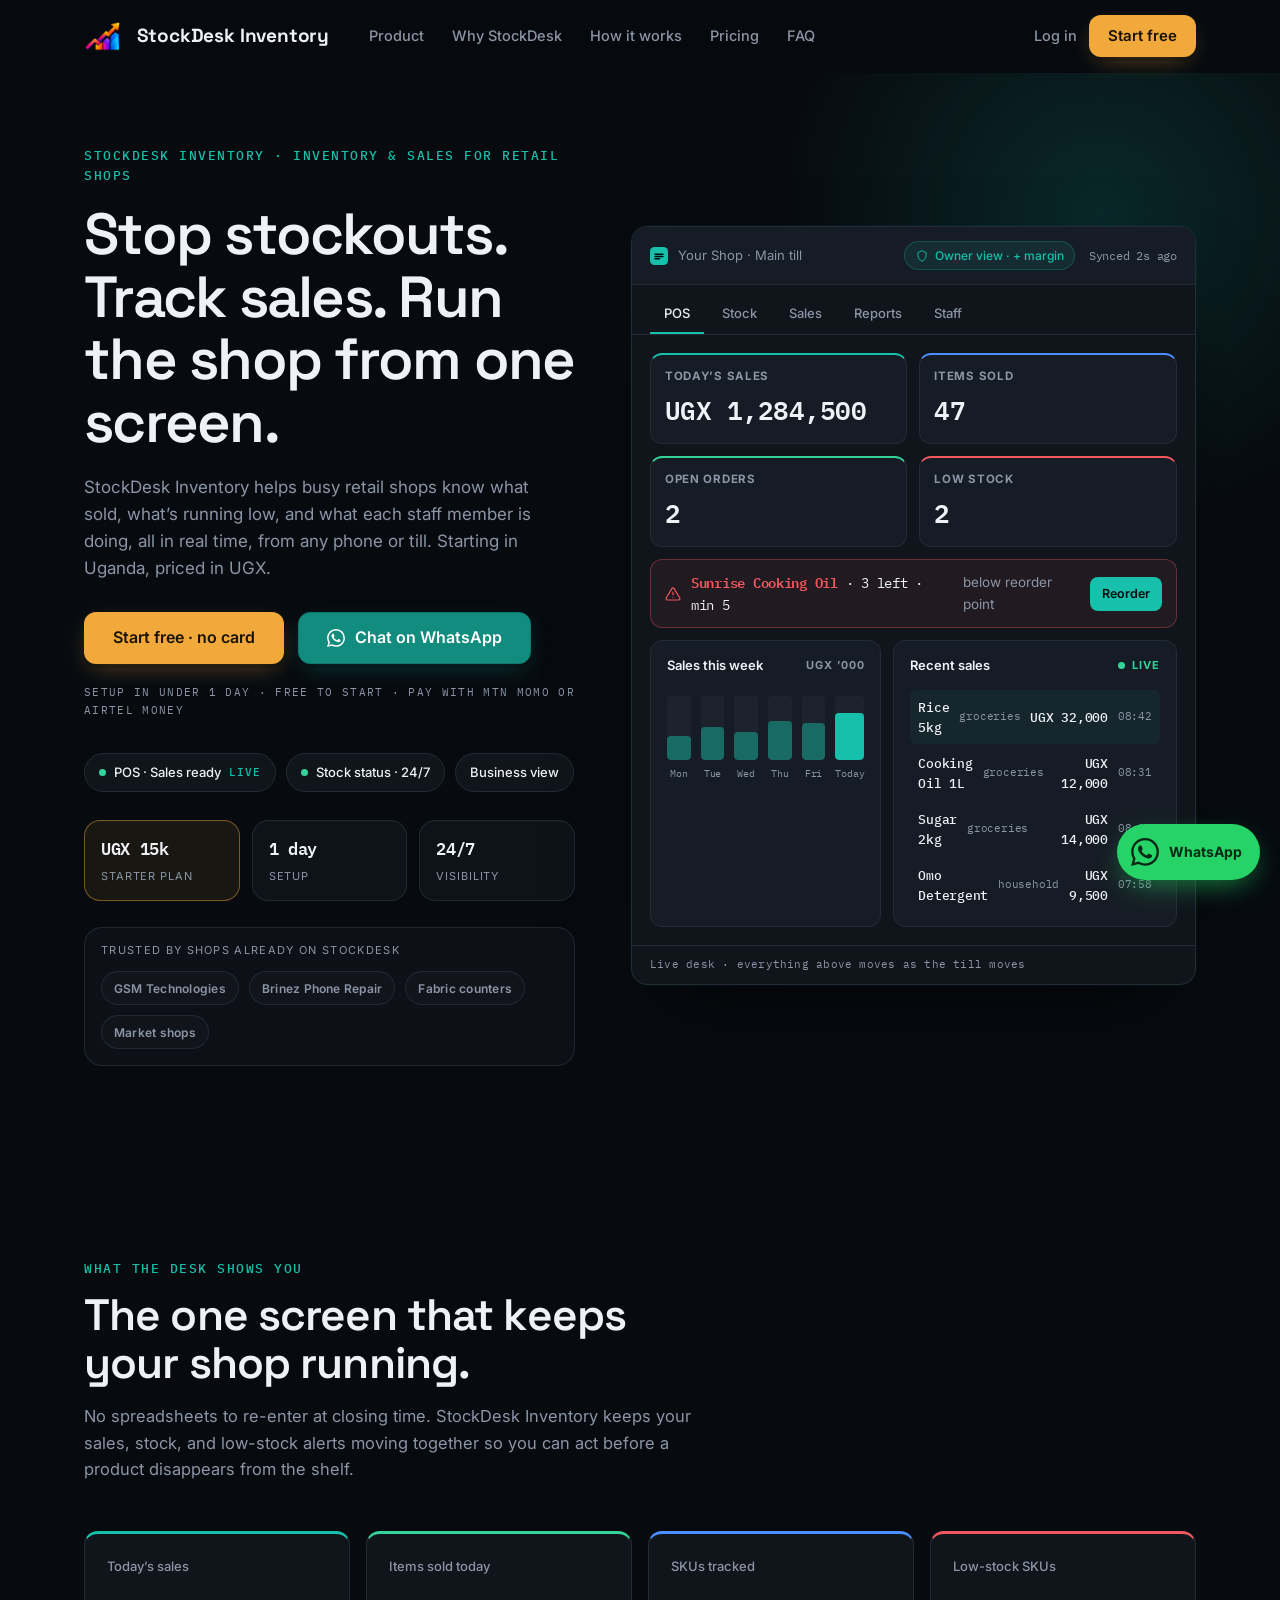
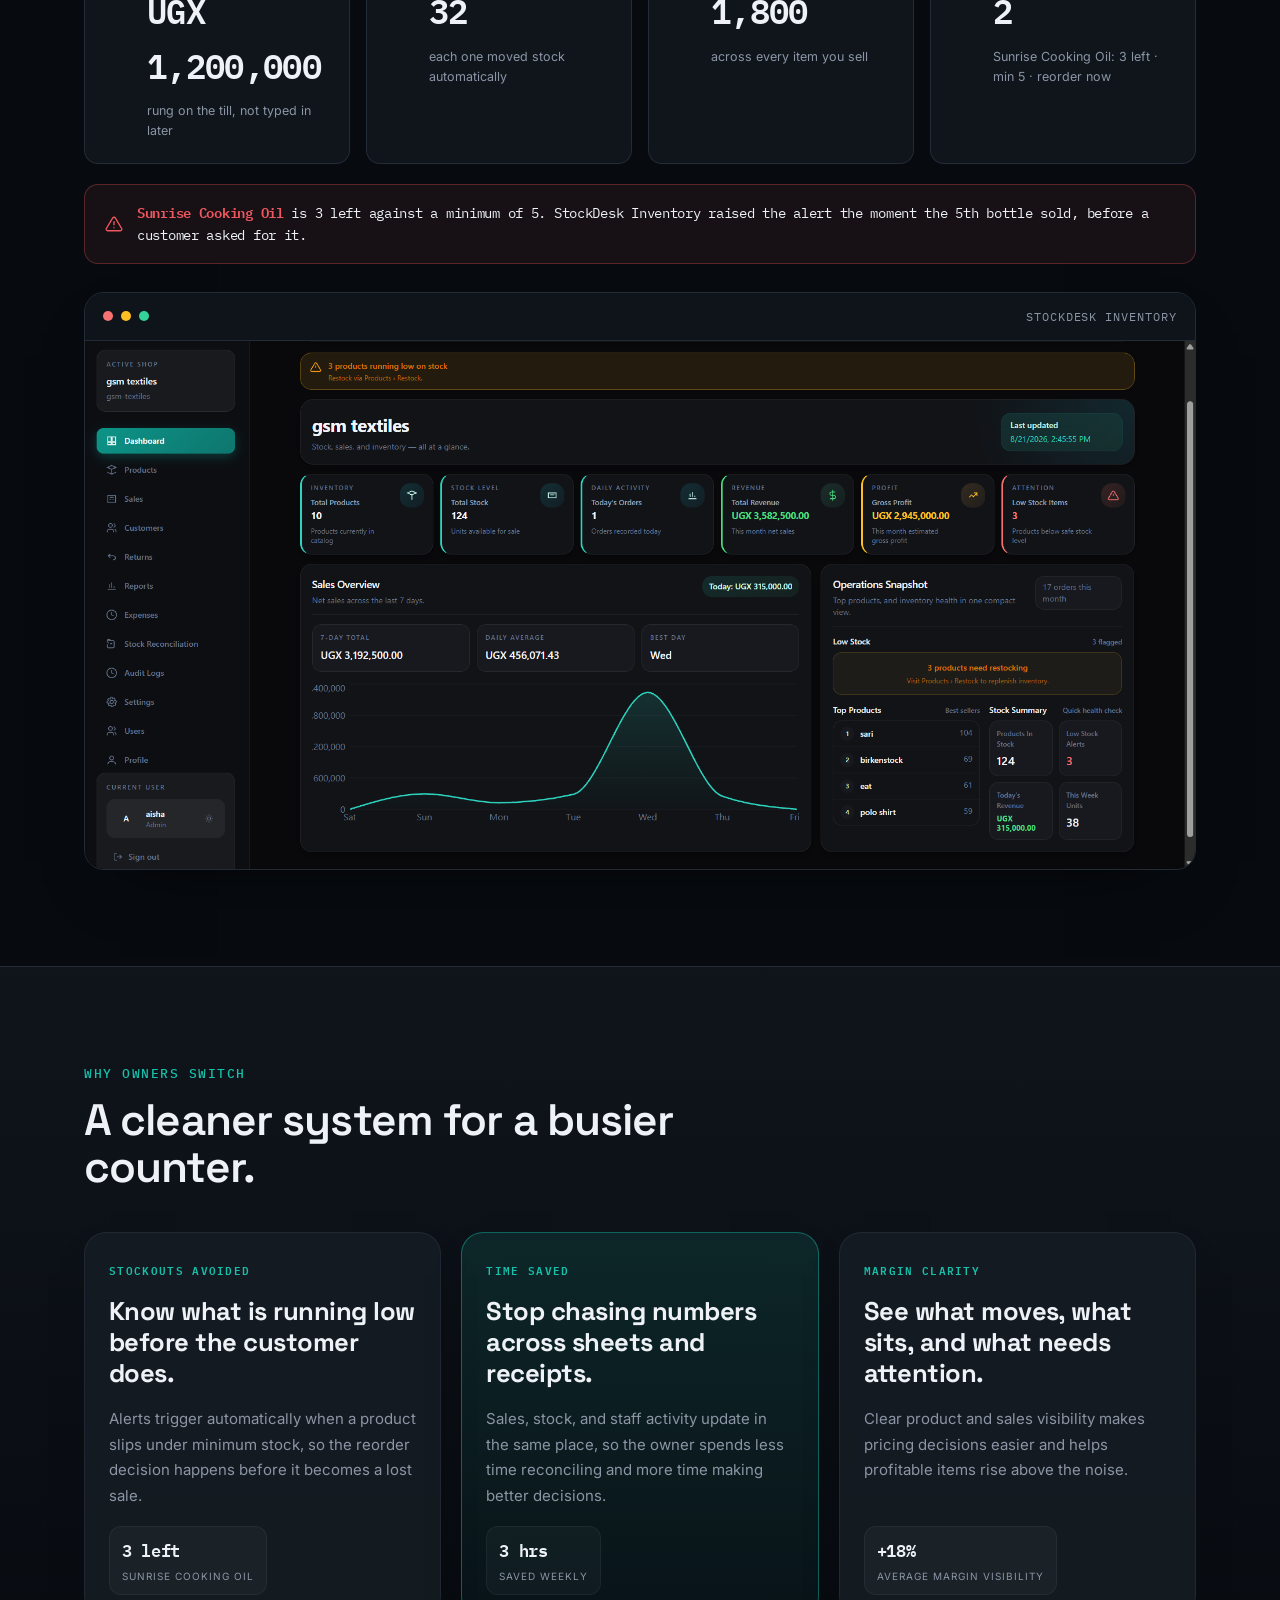
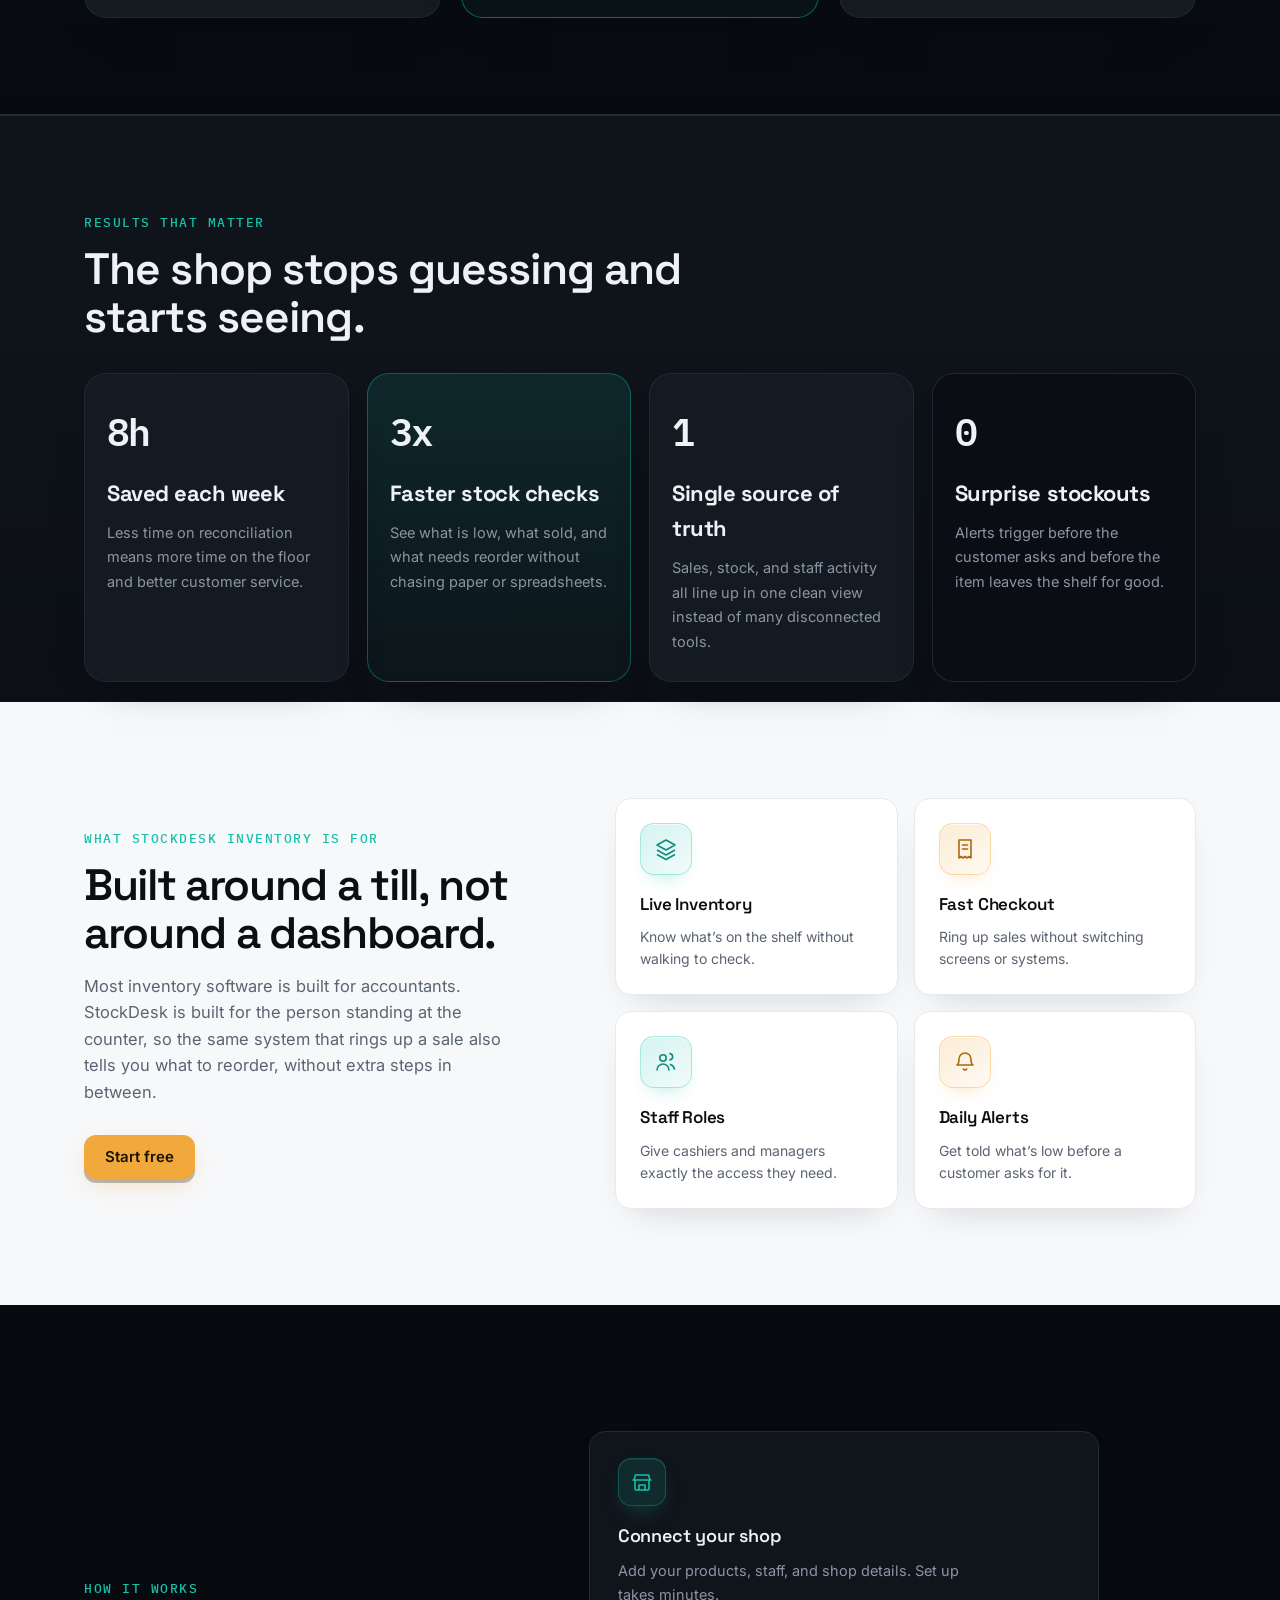
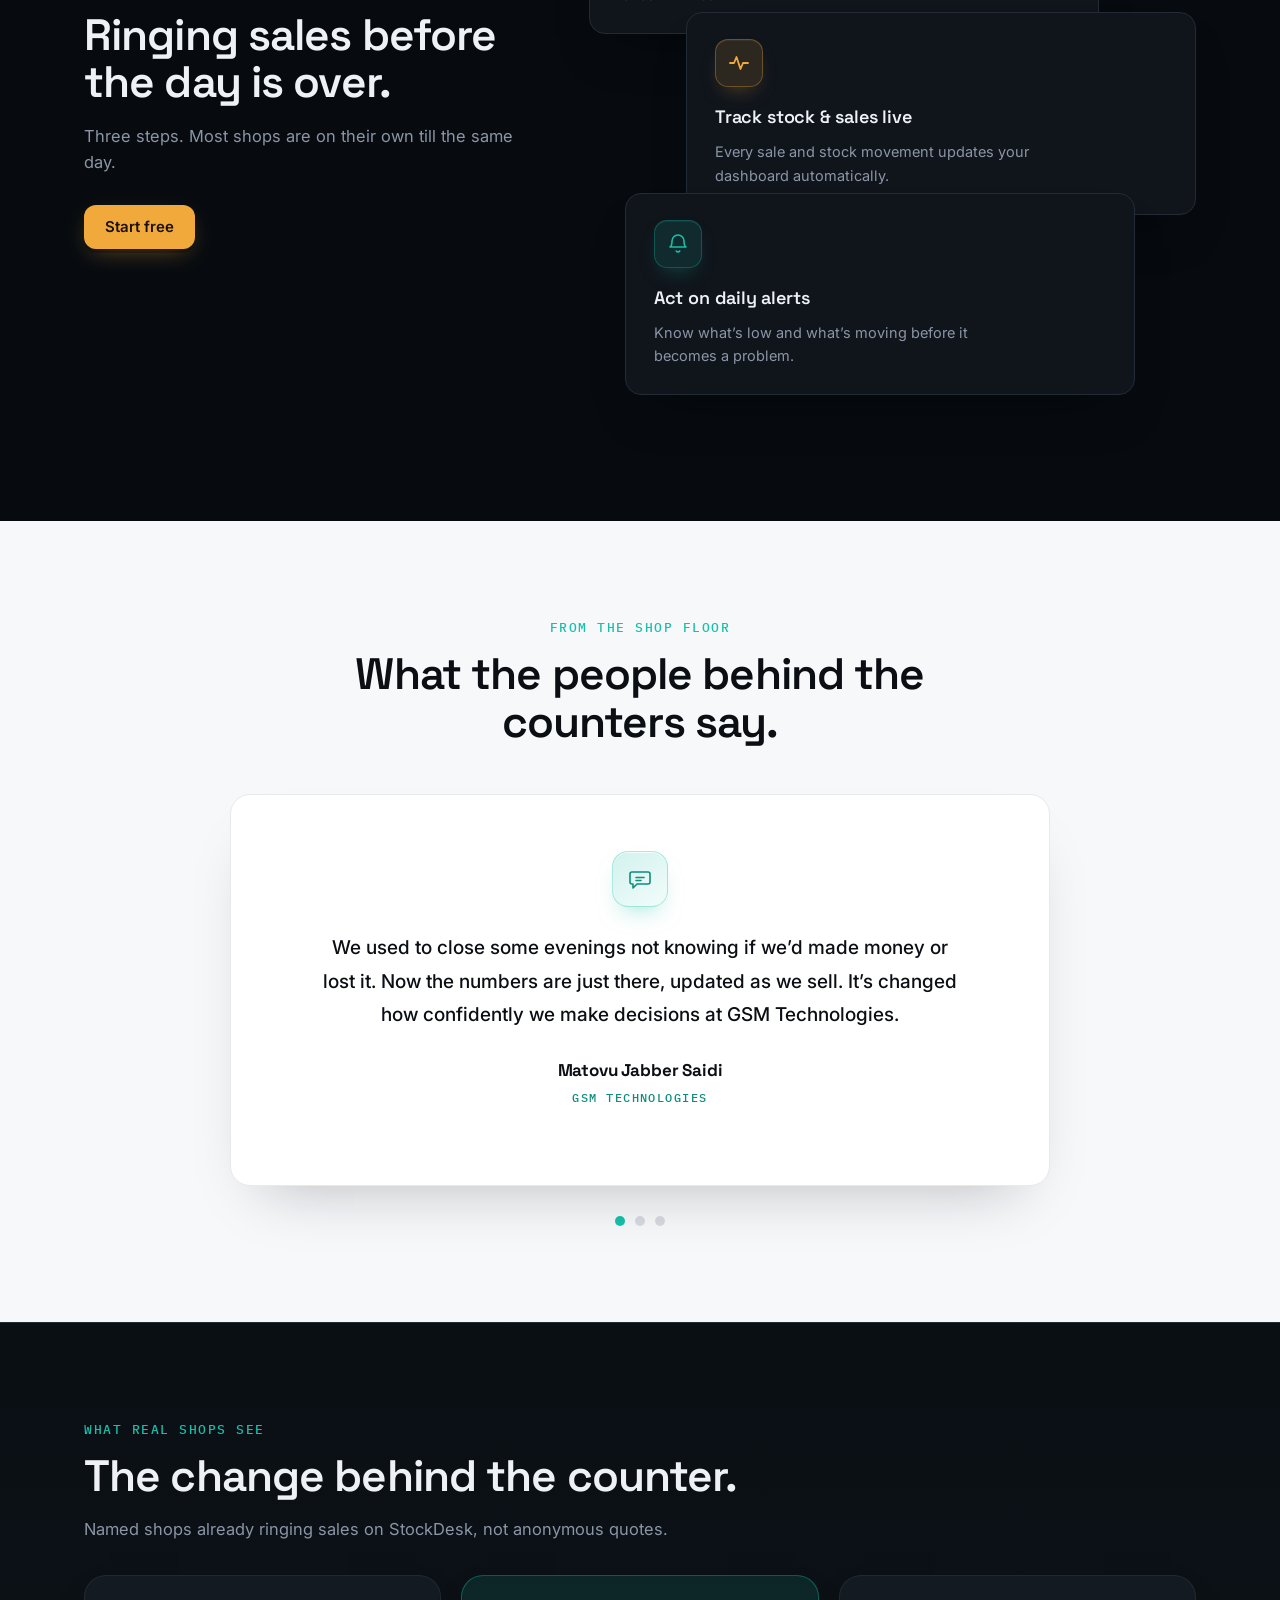
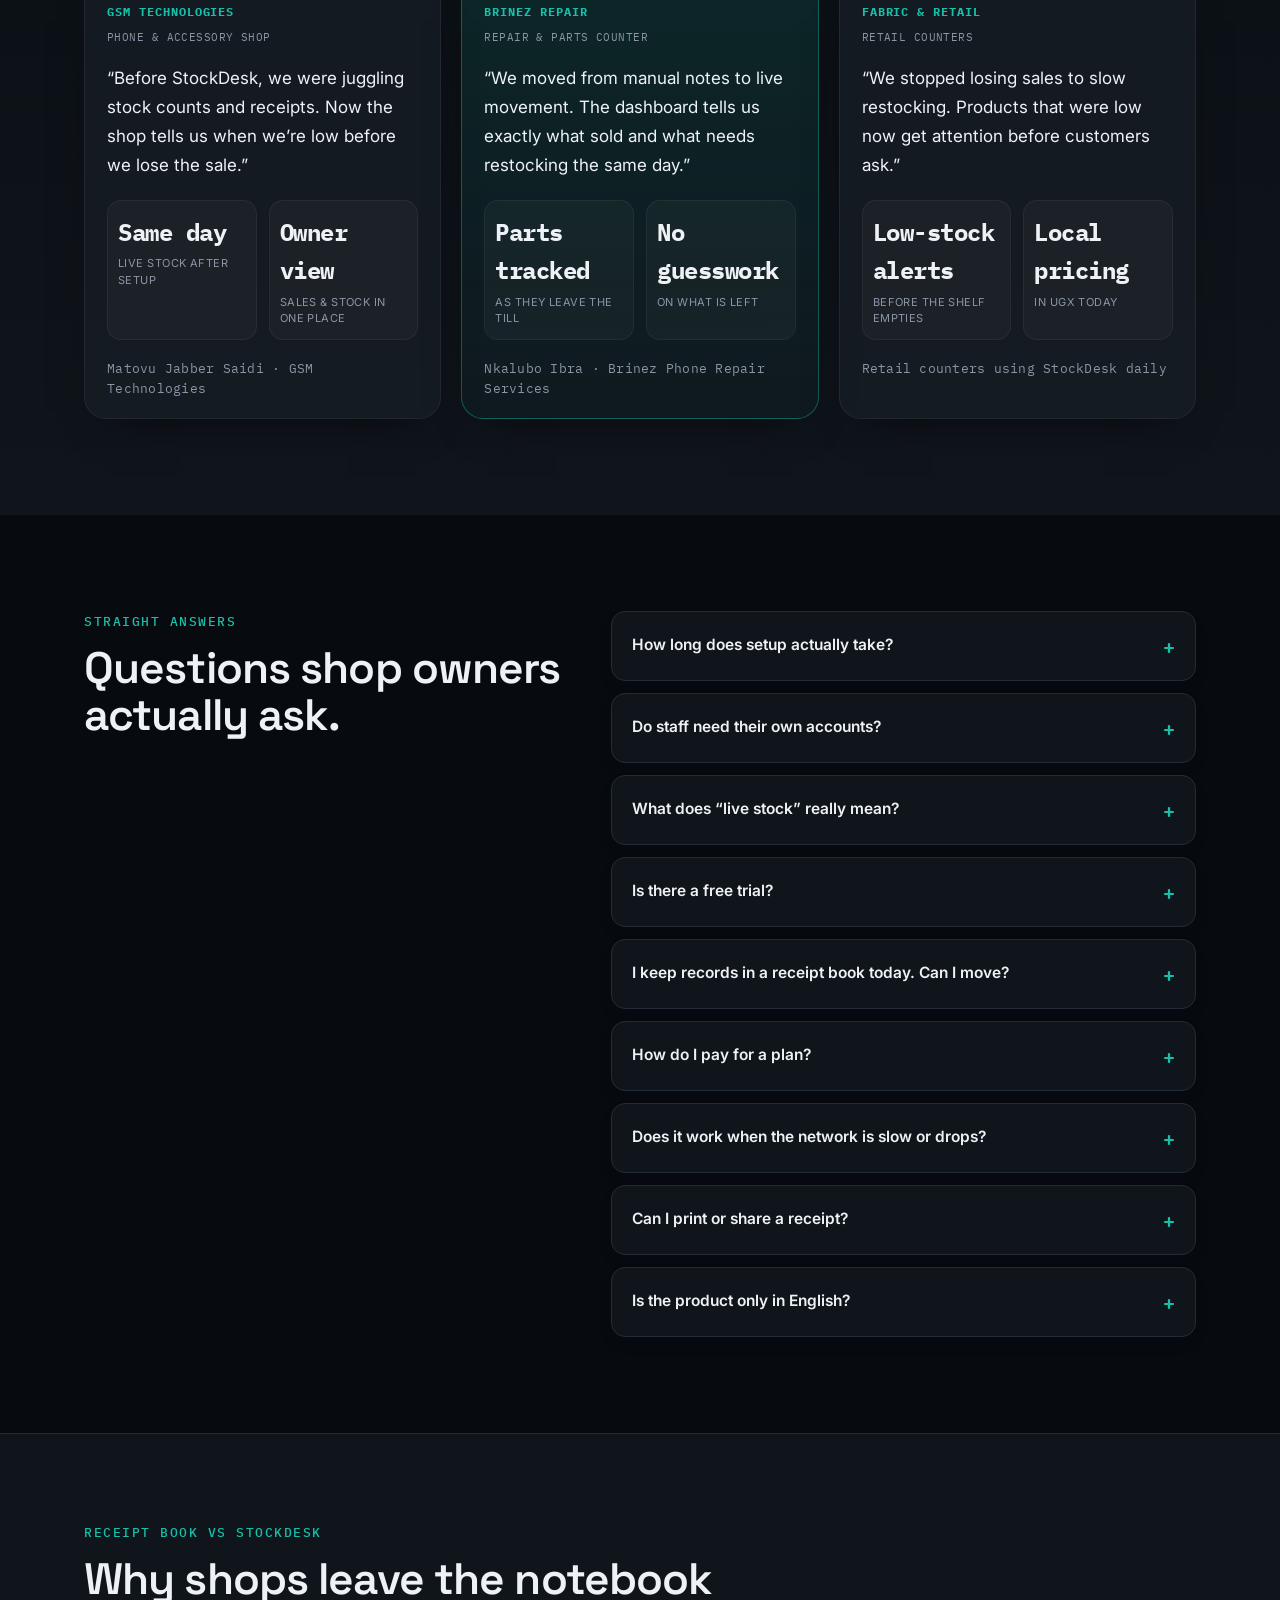
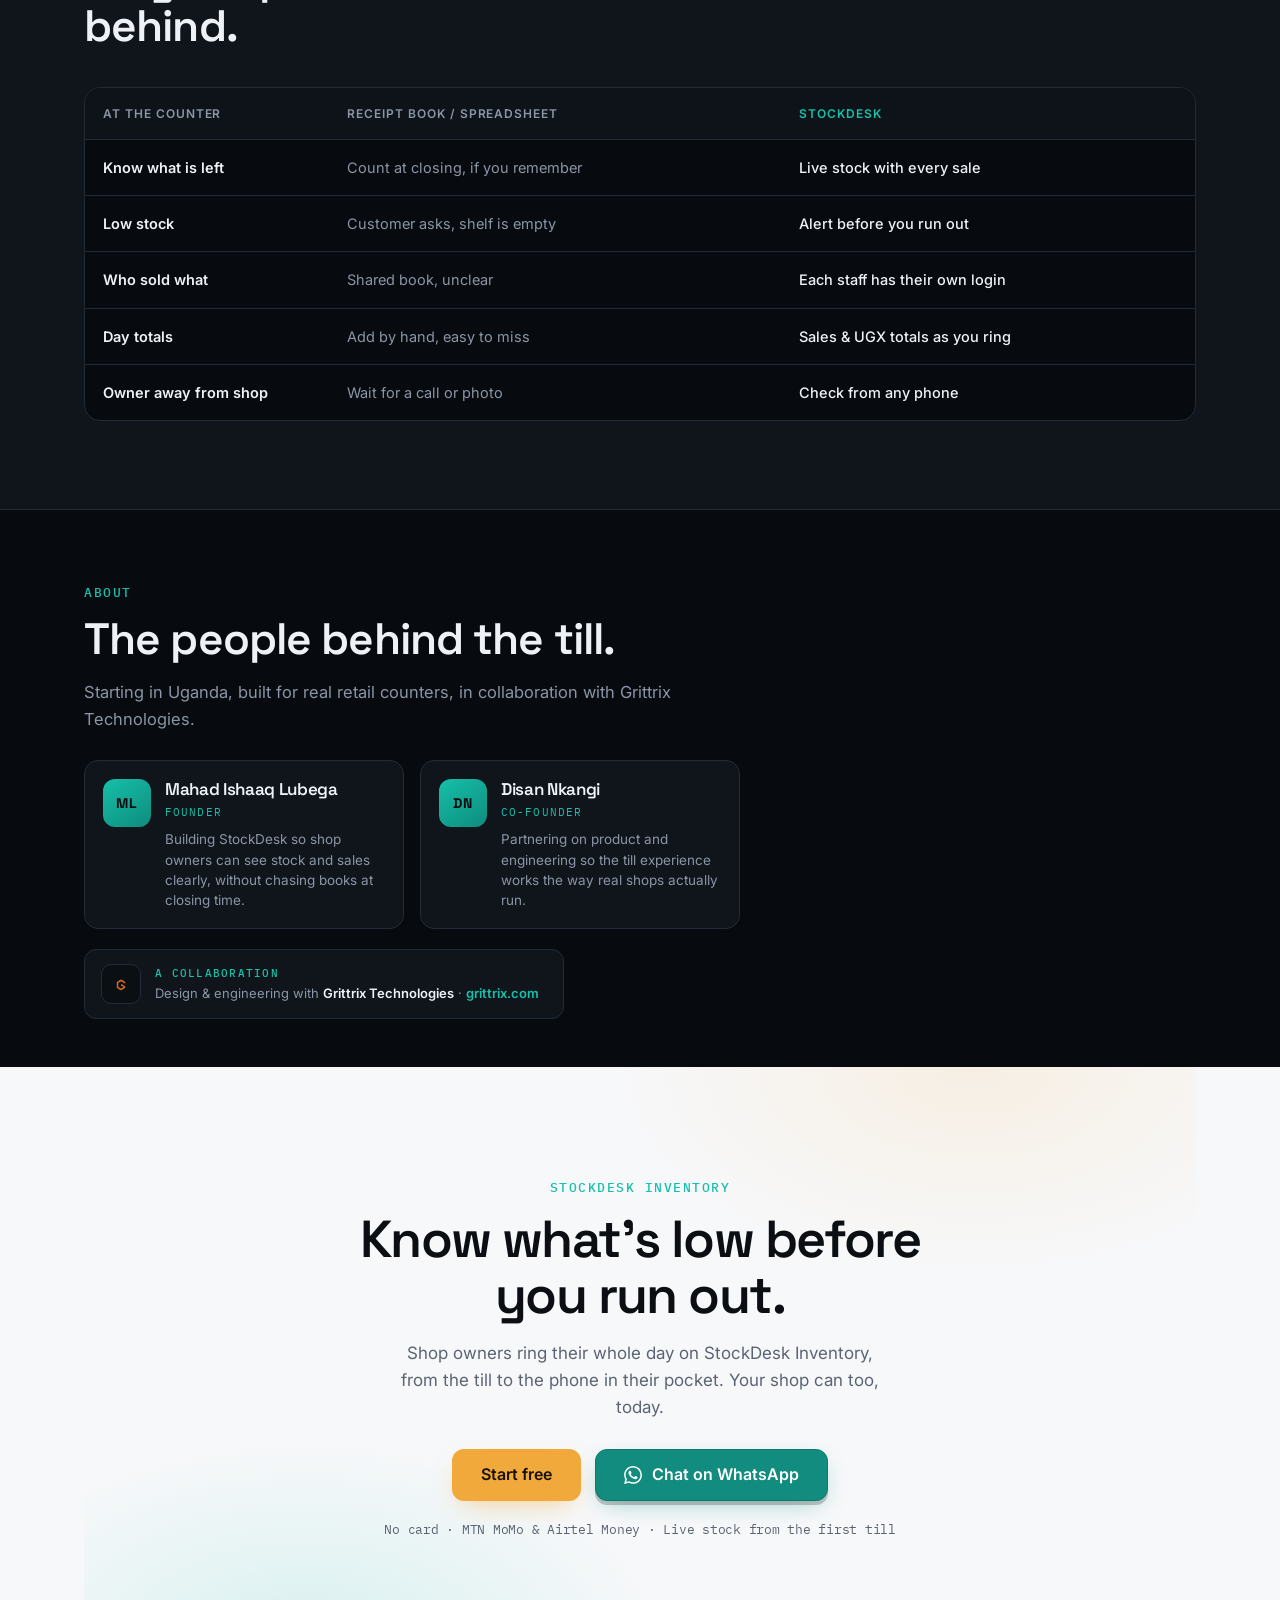
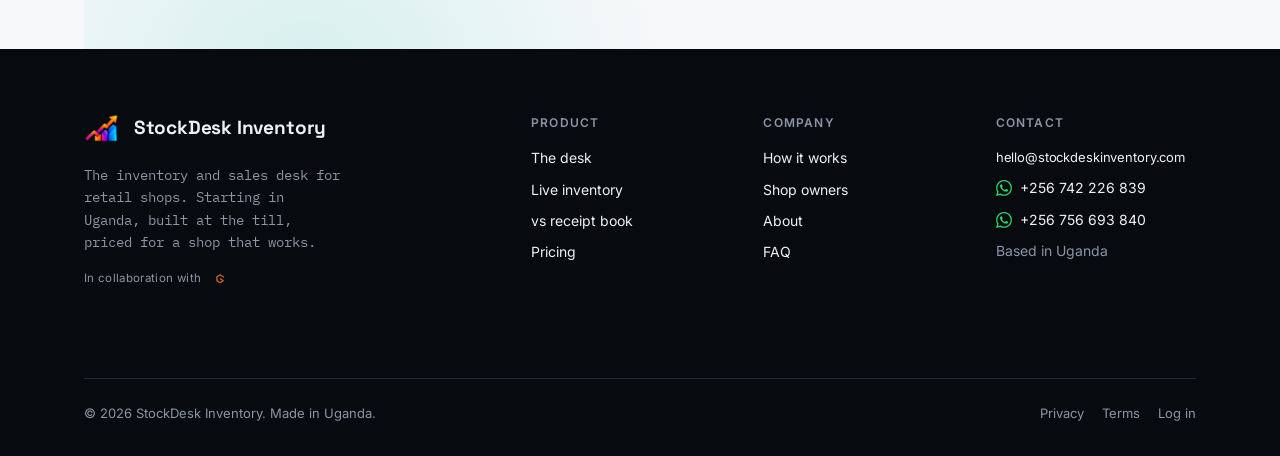
==== commit bf8a59c3: "Fix mobile layout for results and case study grids; mark Disan as co-founder" ====
--- a/index.html
+++ b/index.html
@@ -1218,7 +1218,7 @@
               <div class="founder-avatar" aria-hidden="true">DN</div>
               <div class="founder-body">
                 <h3 class="founder-name">Disan Nkangi</h3>
-                <p class="founder-role mono">Founder</p>
+                <p class="founder-role mono">Co-founder</p>
                 <p class="founder-bio">
                   Partnering on product and engineering so the till experience
                   works the way real shops actually run.
--- a/styles.css
+++ b/styles.css
@@ -1728,6 +1728,8 @@
   .hero { padding: 56px 0 80px; }
   .faq-inner { grid-template-columns: 1fr; gap: 36px; }
   .stats { grid-template-columns: repeat(2, 1fr); }
+  .results-grid { grid-template-columns: repeat(2, minmax(0, 1fr)); }
+  .case-grid { grid-template-columns: repeat(2, minmax(0, 1fr)); }
   .confidence-grid { grid-template-columns: 1fr; }
   .purpose-inner { grid-template-columns: 1fr; gap: 44px; }
   .steps-inner { grid-template-columns: 1fr; gap: 44px; }
@@ -1767,6 +1769,8 @@
   .trust-list { gap: 20px; flex-direction: column; }
 
   .stats { grid-template-columns: 1fr; }
+  .results-grid { grid-template-columns: 1fr; }
+  .case-grid { grid-template-columns: 1fr; }
   .purpose-grid { grid-template-columns: 1fr; }
   .quote { padding: 44px 24px 36px; }
   .quote blockquote p { font-size: 17.5px; }
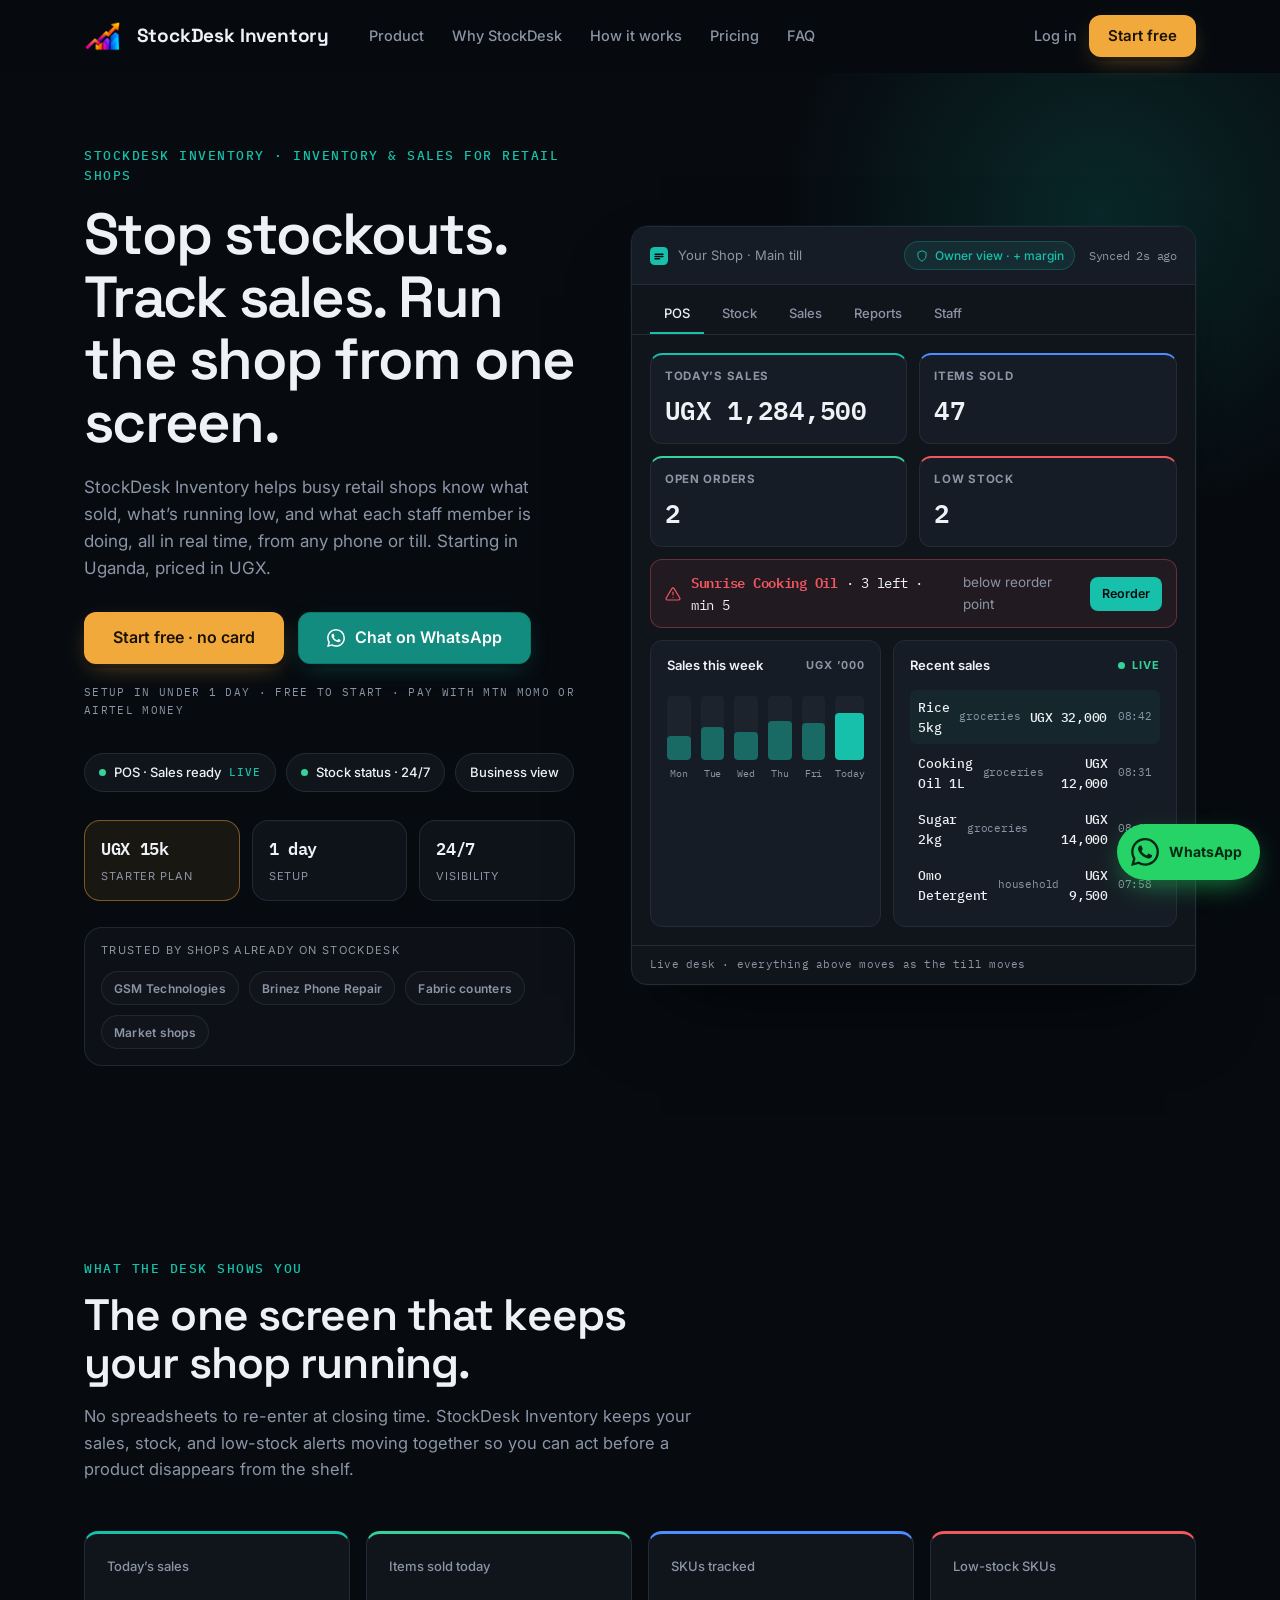
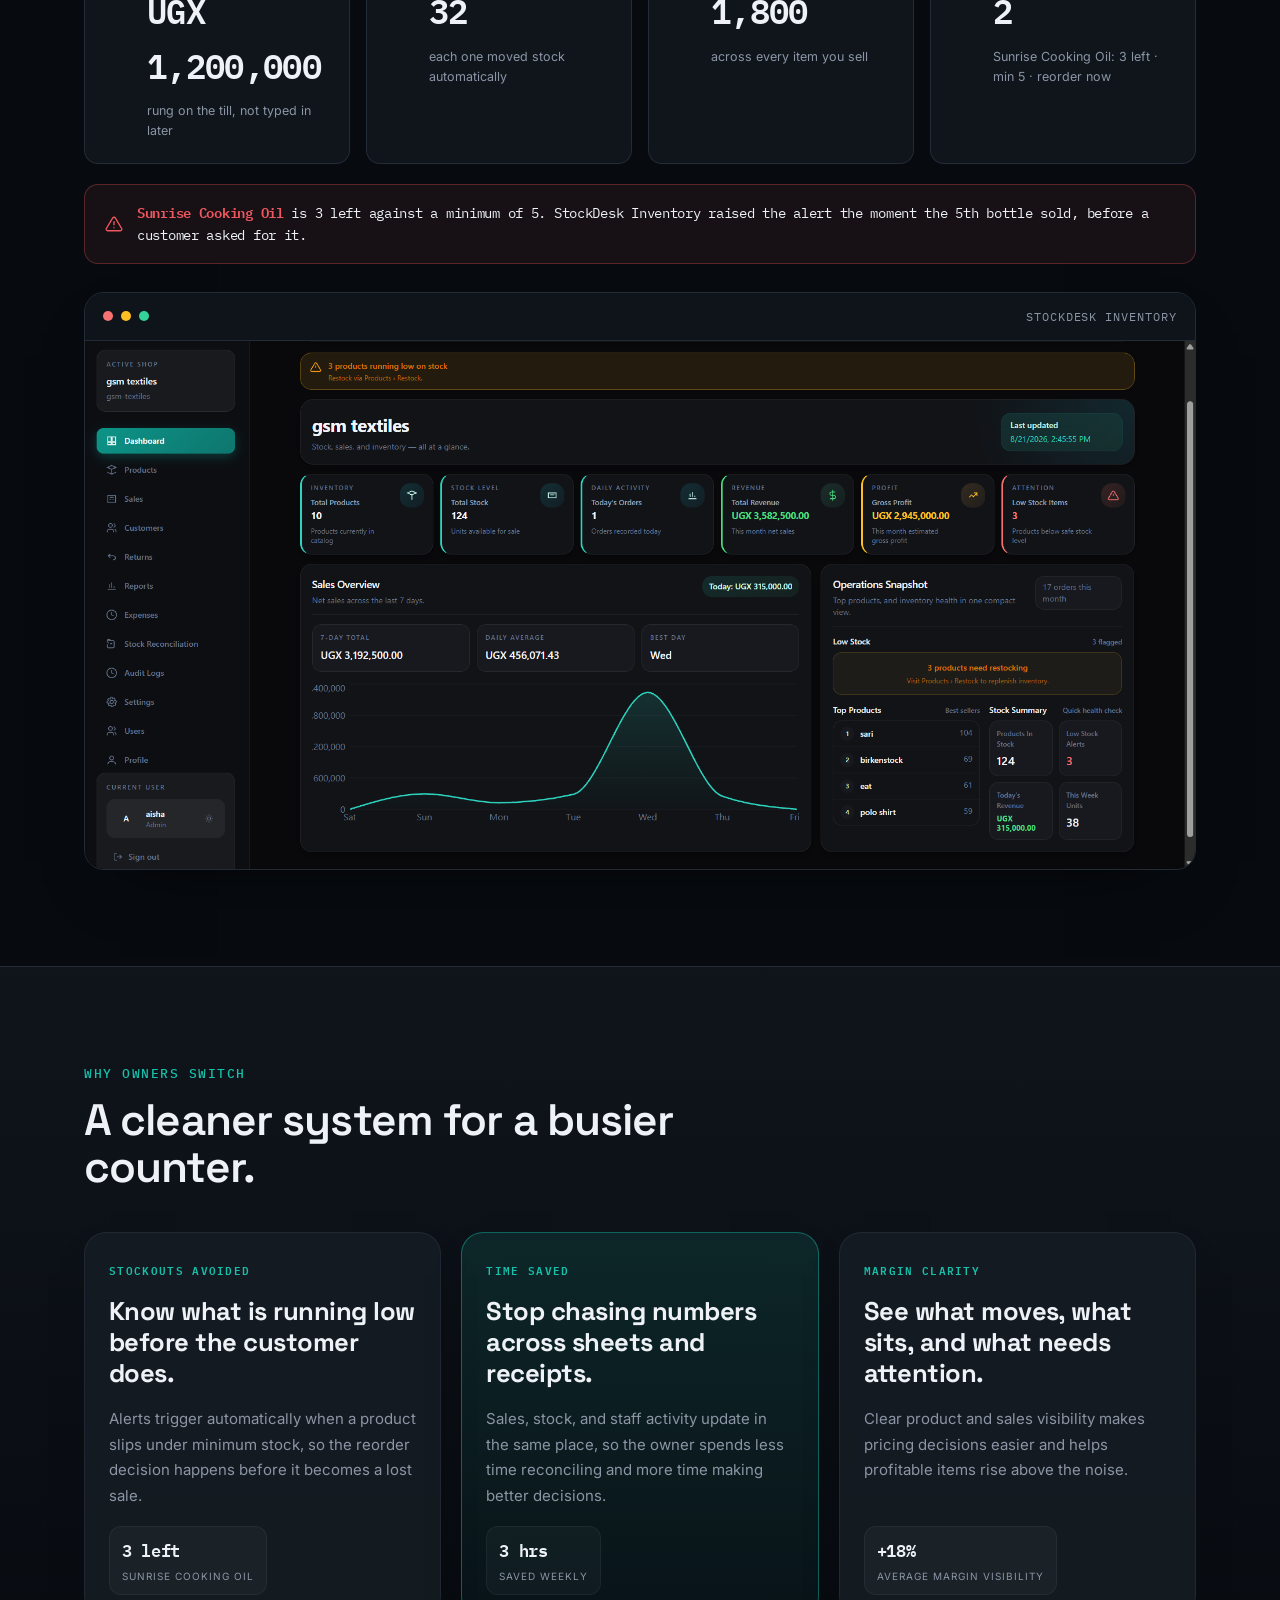
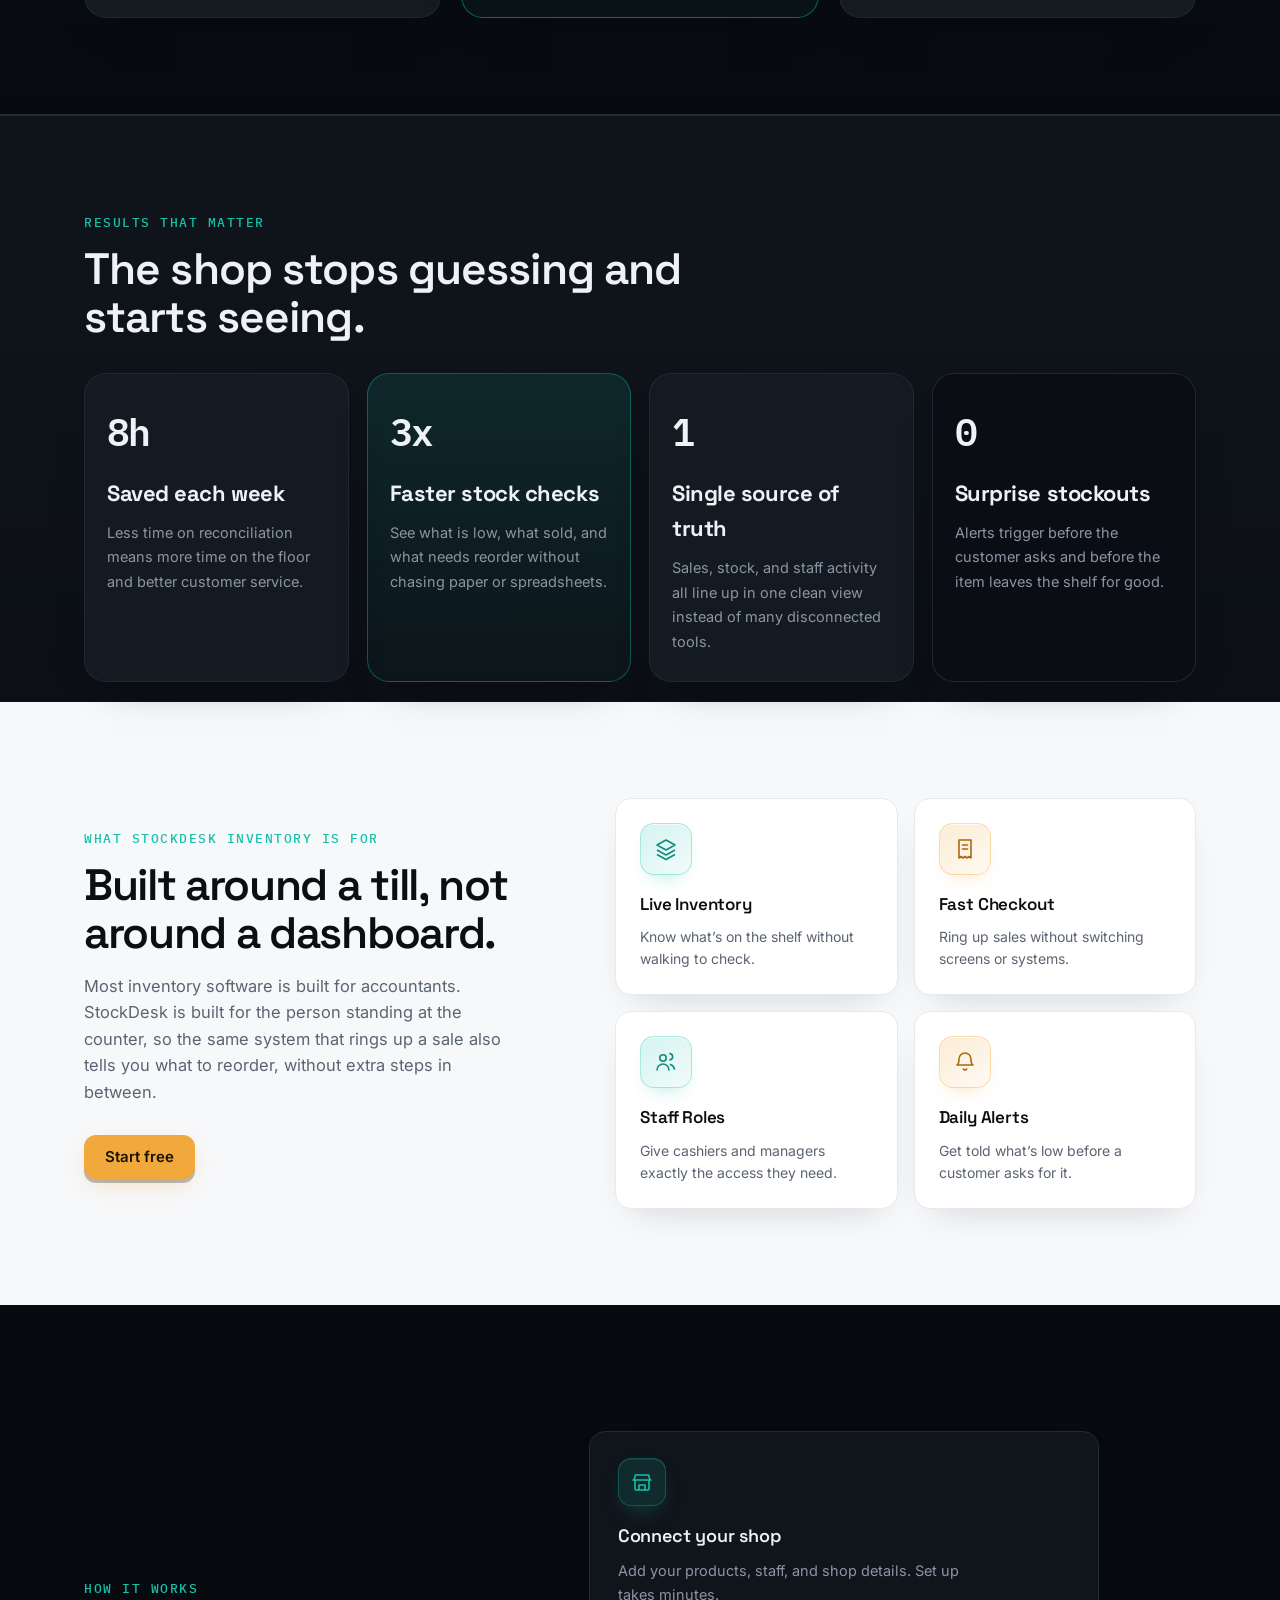
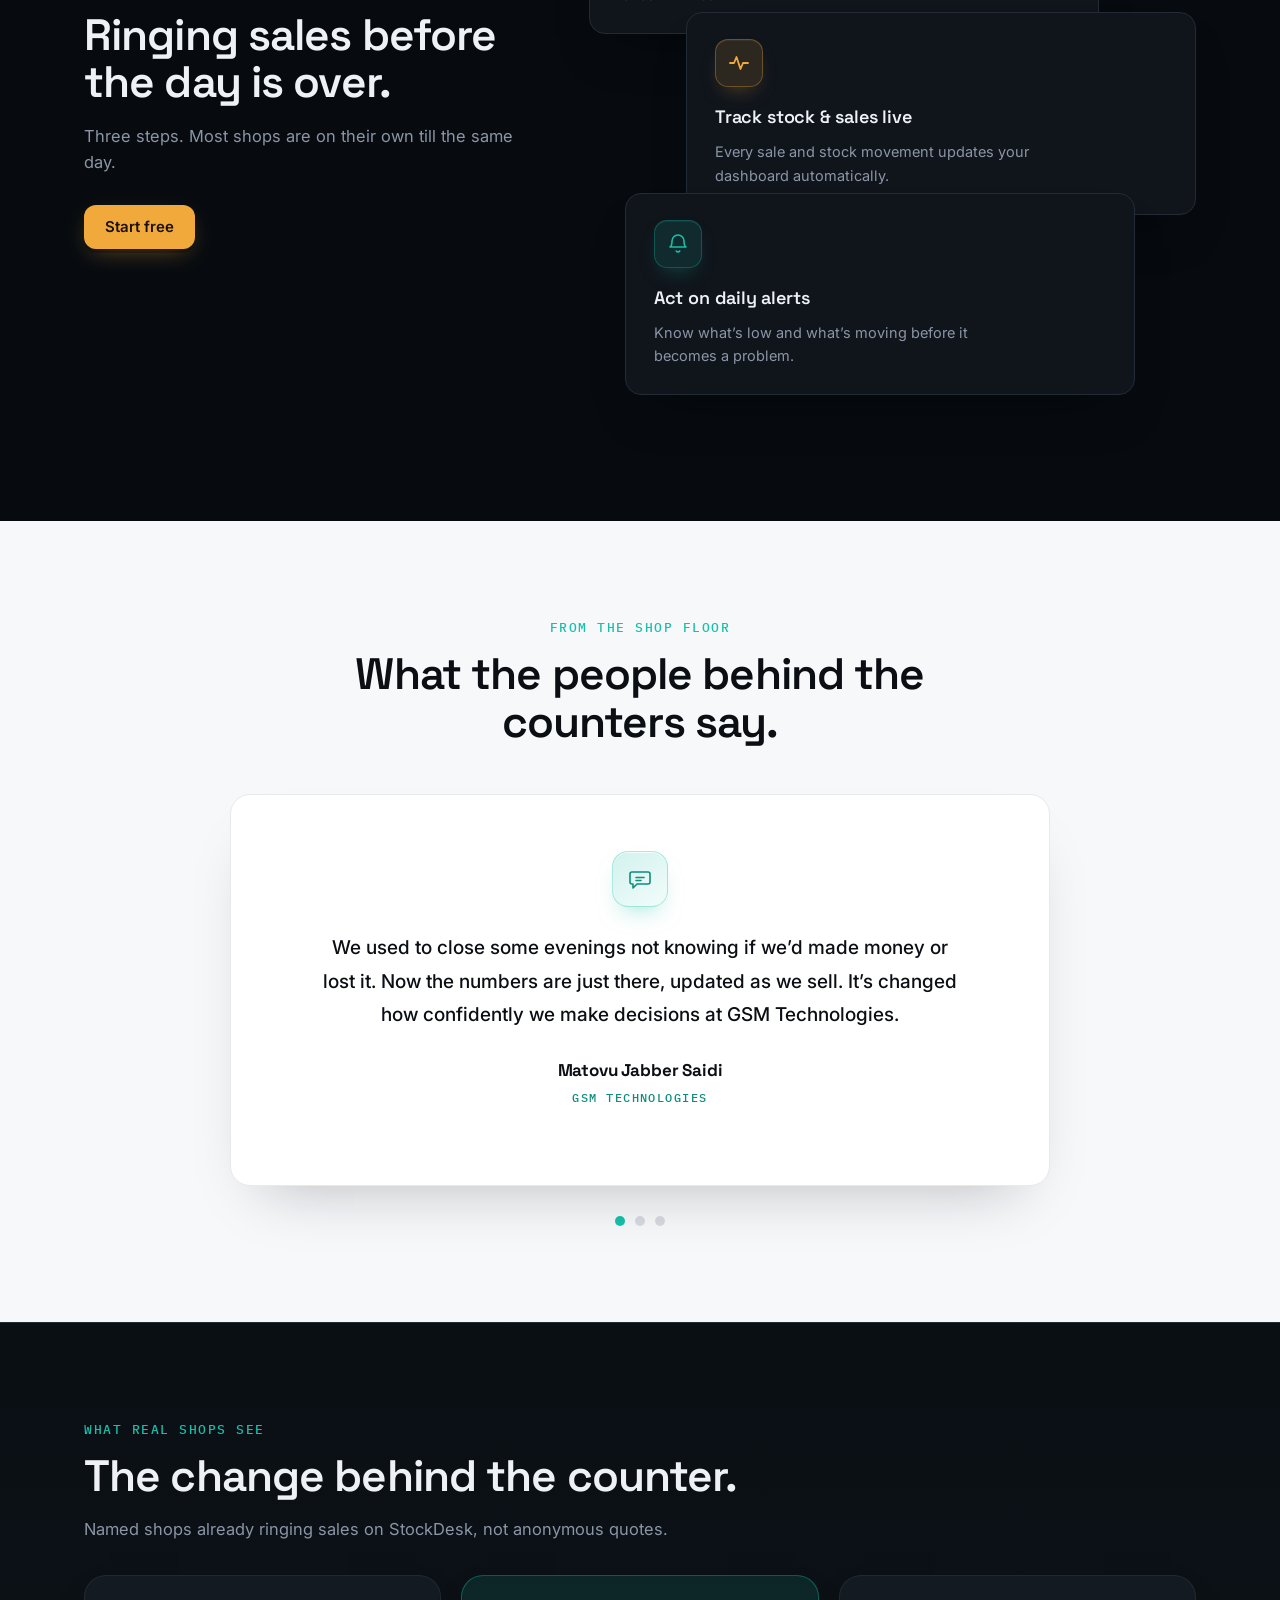
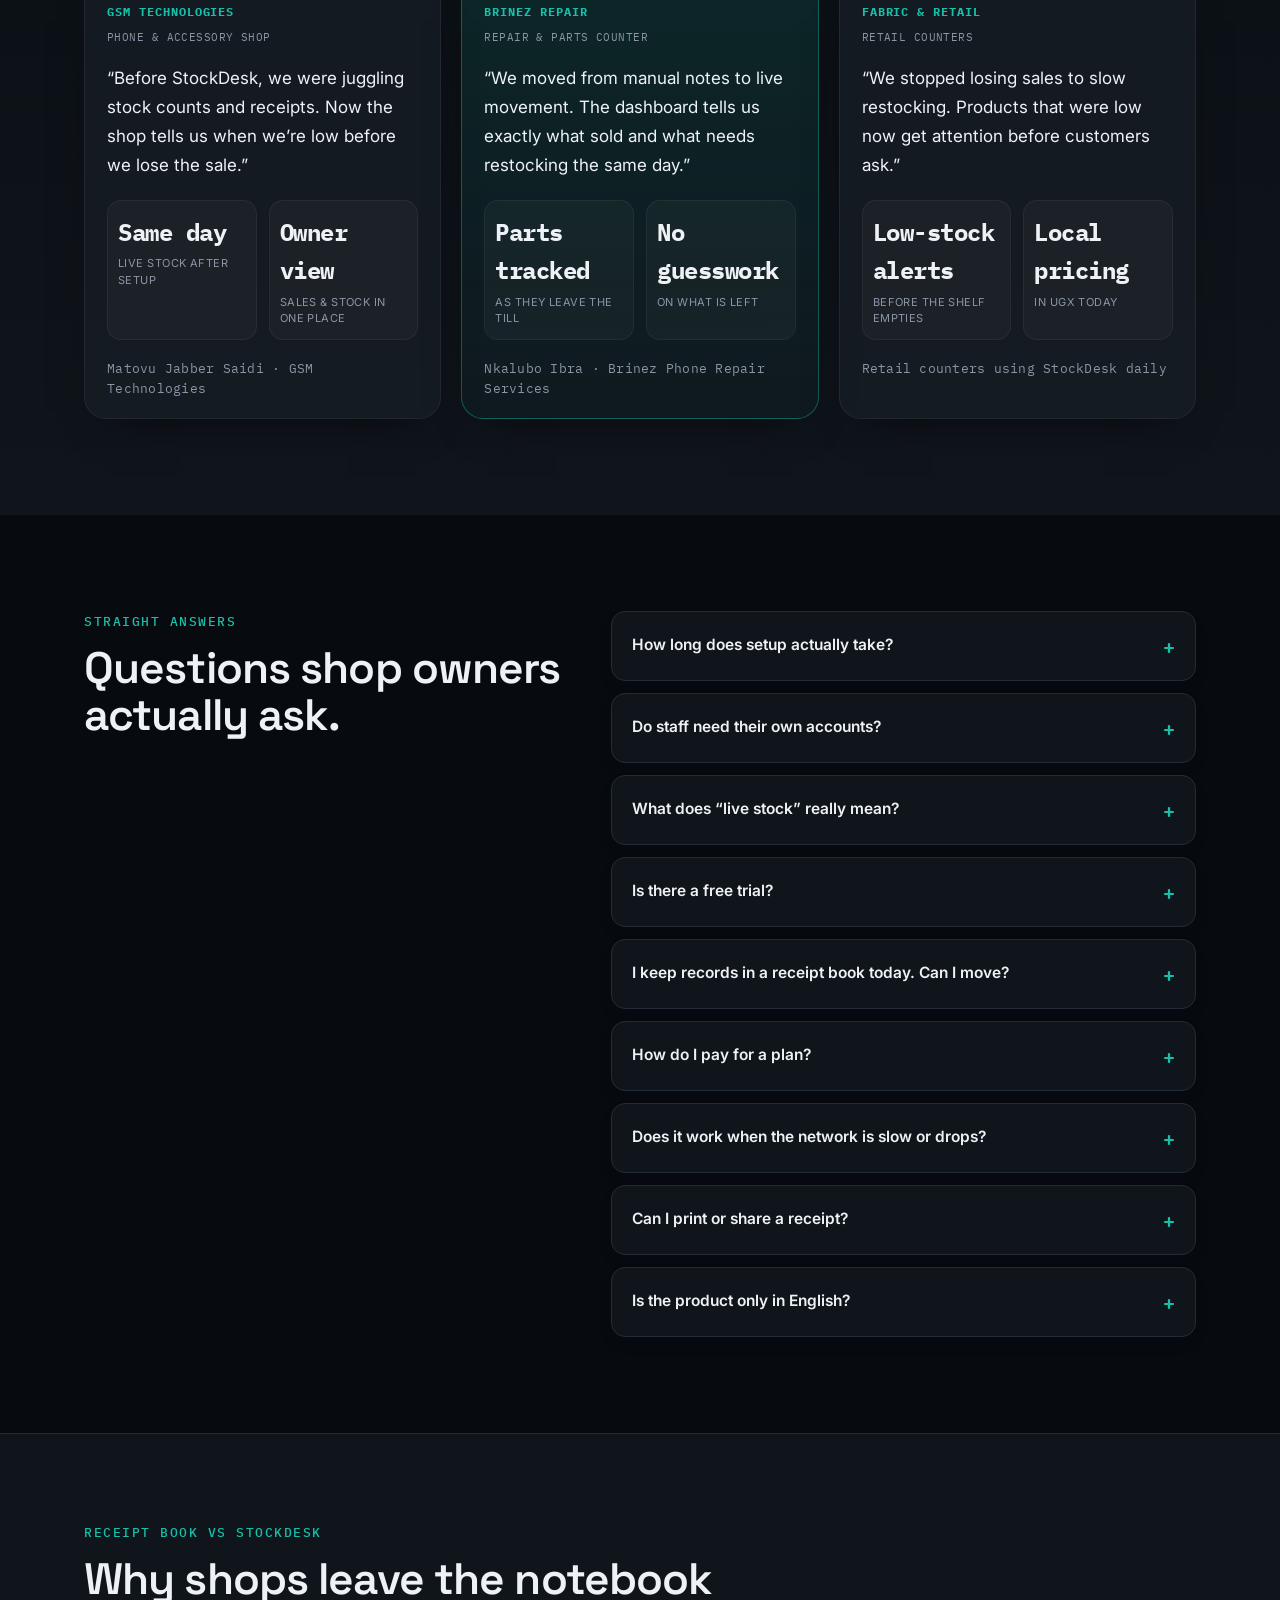
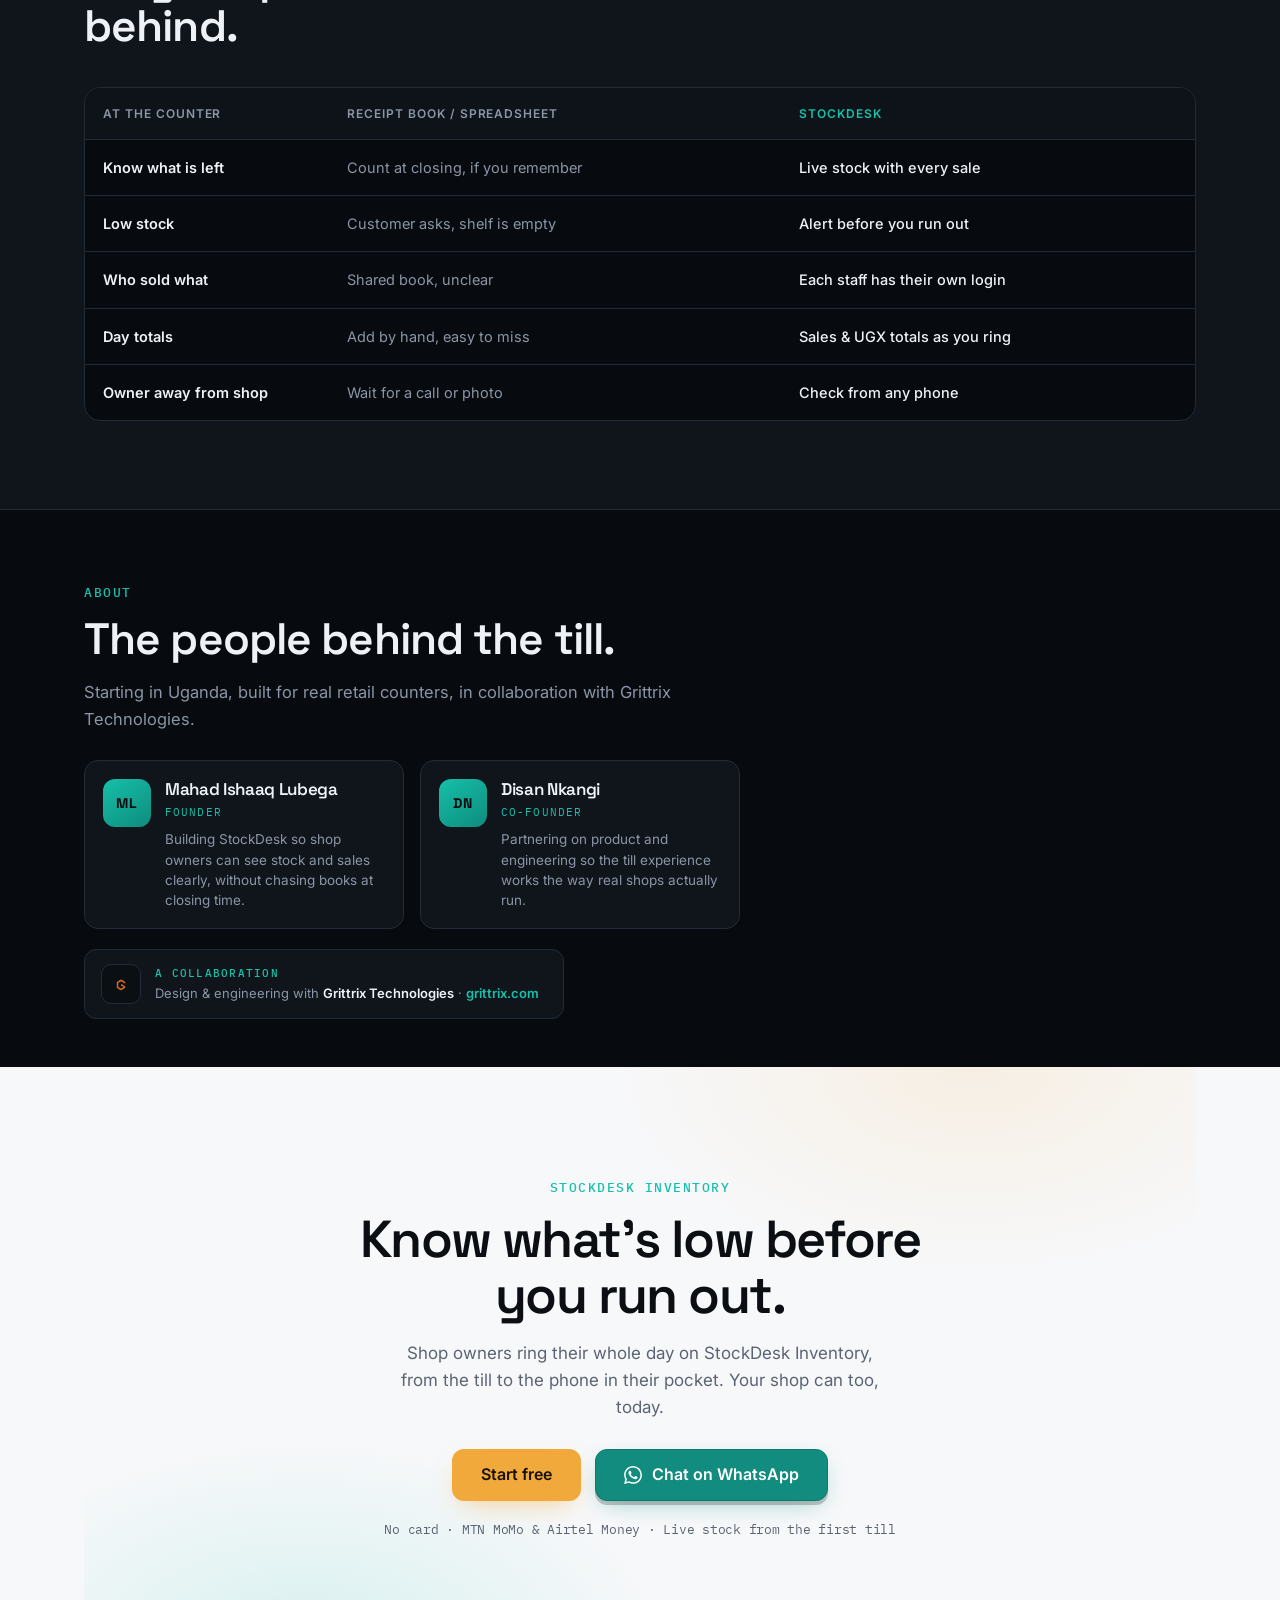
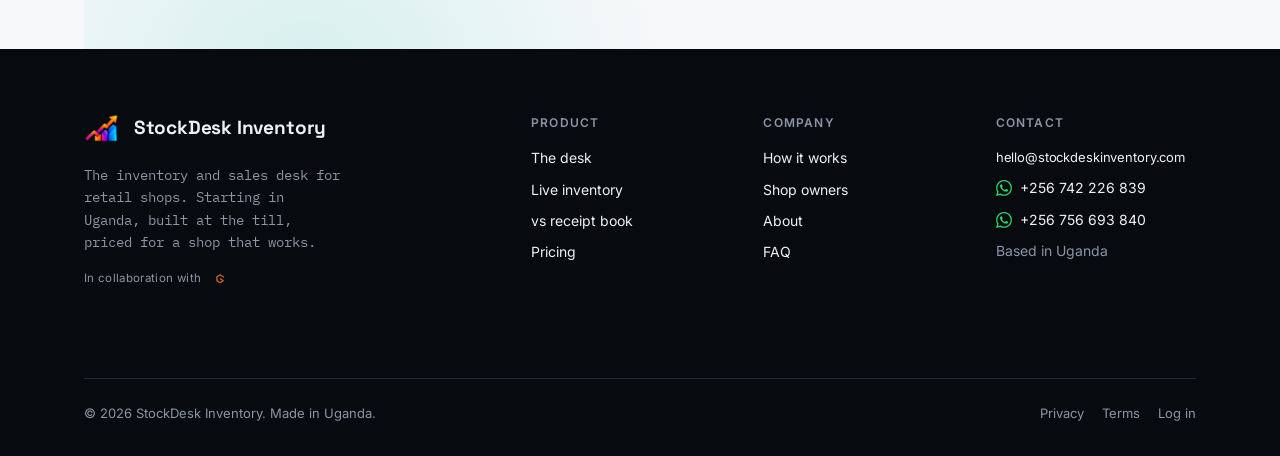
==== commit 773f83f1: "Point canonical/OG URLs at app.stockdeskinventory.com; add sitemap, robots.txt, JSON-LD structured d" ====
--- a/index.html
+++ b/index.html
@@ -12,10 +12,10 @@
       content="StockDesk Inventory helps retail shops track sales, stock, and staff from one screen. Starting in Uganda, priced in UGX, from any phone."
     />
     <meta name="theme-color" content="#070B10" />
-    <link rel="canonical" href="https://stockdeskinventory.com/" />
+    <link rel="canonical" href="https://app.stockdeskinventory.com/" />
     <meta property="og:type" content="website" />
     <meta property="og:site_name" content="StockDesk Inventory" />
-    <meta property="og:url" content="https://stockdeskinventory.com/" />
+    <meta property="og:url" content="https://app.stockdeskinventory.com/" />
     <meta
       property="og:title"
       content="StockDesk Inventory | Run sales, stock, and staff from one screen"
@@ -26,7 +26,7 @@
     />
     <meta
       property="og:image"
-      content="https://stockdeskinventory.com/public/image.png"
+      content="https://app.stockdeskinventory.com/public/image.png"
     />
     <meta name="twitter:card" content="summary_large_image" />
     <meta
@@ -39,7 +39,7 @@
     />
     <meta
       name="twitter:image"
-      content="https://stockdeskinventory.com/public/image.png"
+      content="https://app.stockdeskinventory.com/public/image.png"
     />
     <link rel="preconnect" href="https://fonts.googleapis.com" />
     <link rel="preconnect" href="https://fonts.gstatic.com" crossorigin />
@@ -50,6 +50,23 @@
     <link rel="stylesheet" href="styles.css" />
     <link rel="icon" type="image/png" href="public/logo.png" />
     <link rel="apple-touch-icon" href="public/logo.png" />
+    <script type="application/ld+json">
+      {
+        "@context": "https://schema.org",
+        "@type": "SoftwareApplication",
+        "name": "StockDesk Inventory",
+        "applicationCategory": "BusinessApplication",
+        "operatingSystem": "Web",
+        "url": "https://app.stockdeskinventory.com/",
+        "description": "Inventory and sales desk for retail shops. Live stock, a till that keeps moving, and role-aware access, priced in UGX.",
+        "offers": {
+          "@type": "Offer",
+          "price": "15000",
+          "priceCurrency": "UGX",
+          "description": "Starter plan, billed monthly"
+        }
+      }
+    </script>
   </head>
   <body>
     <a class="skip-link" href="#main">Skip to content</a>
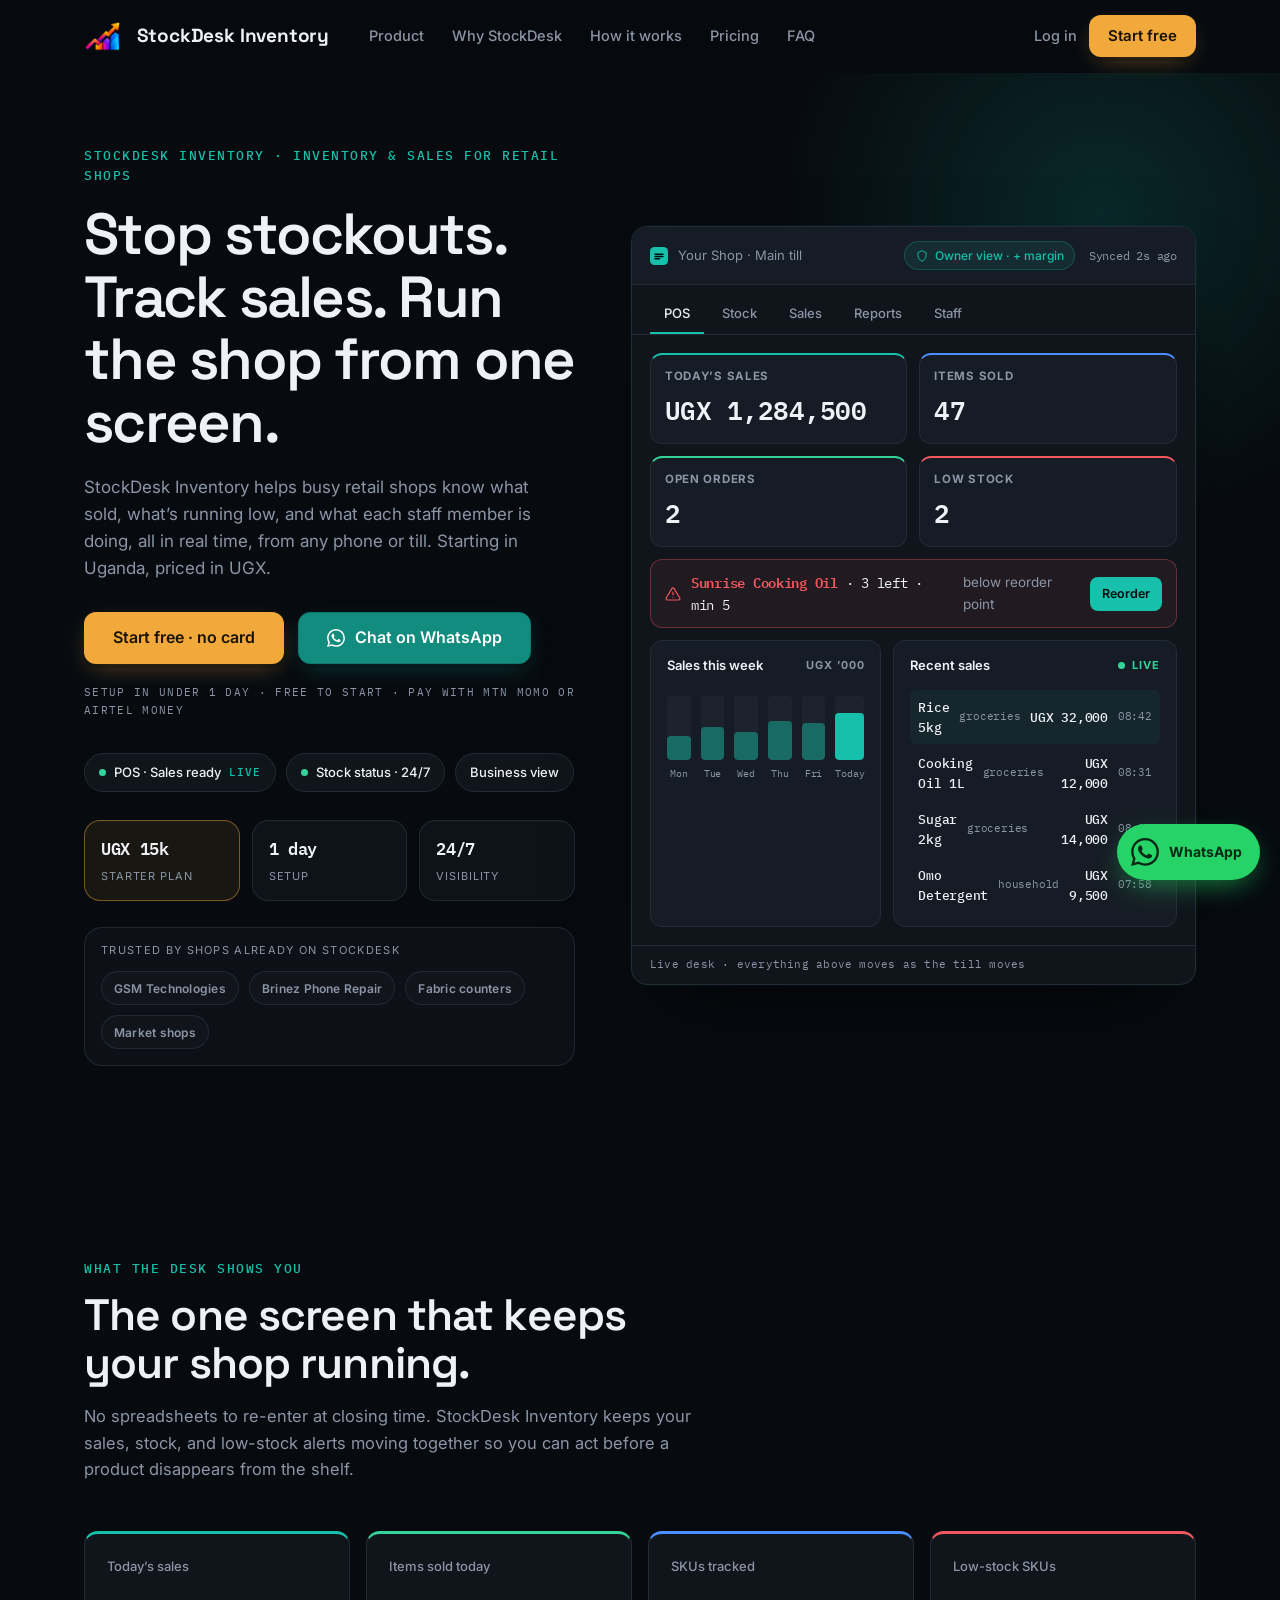
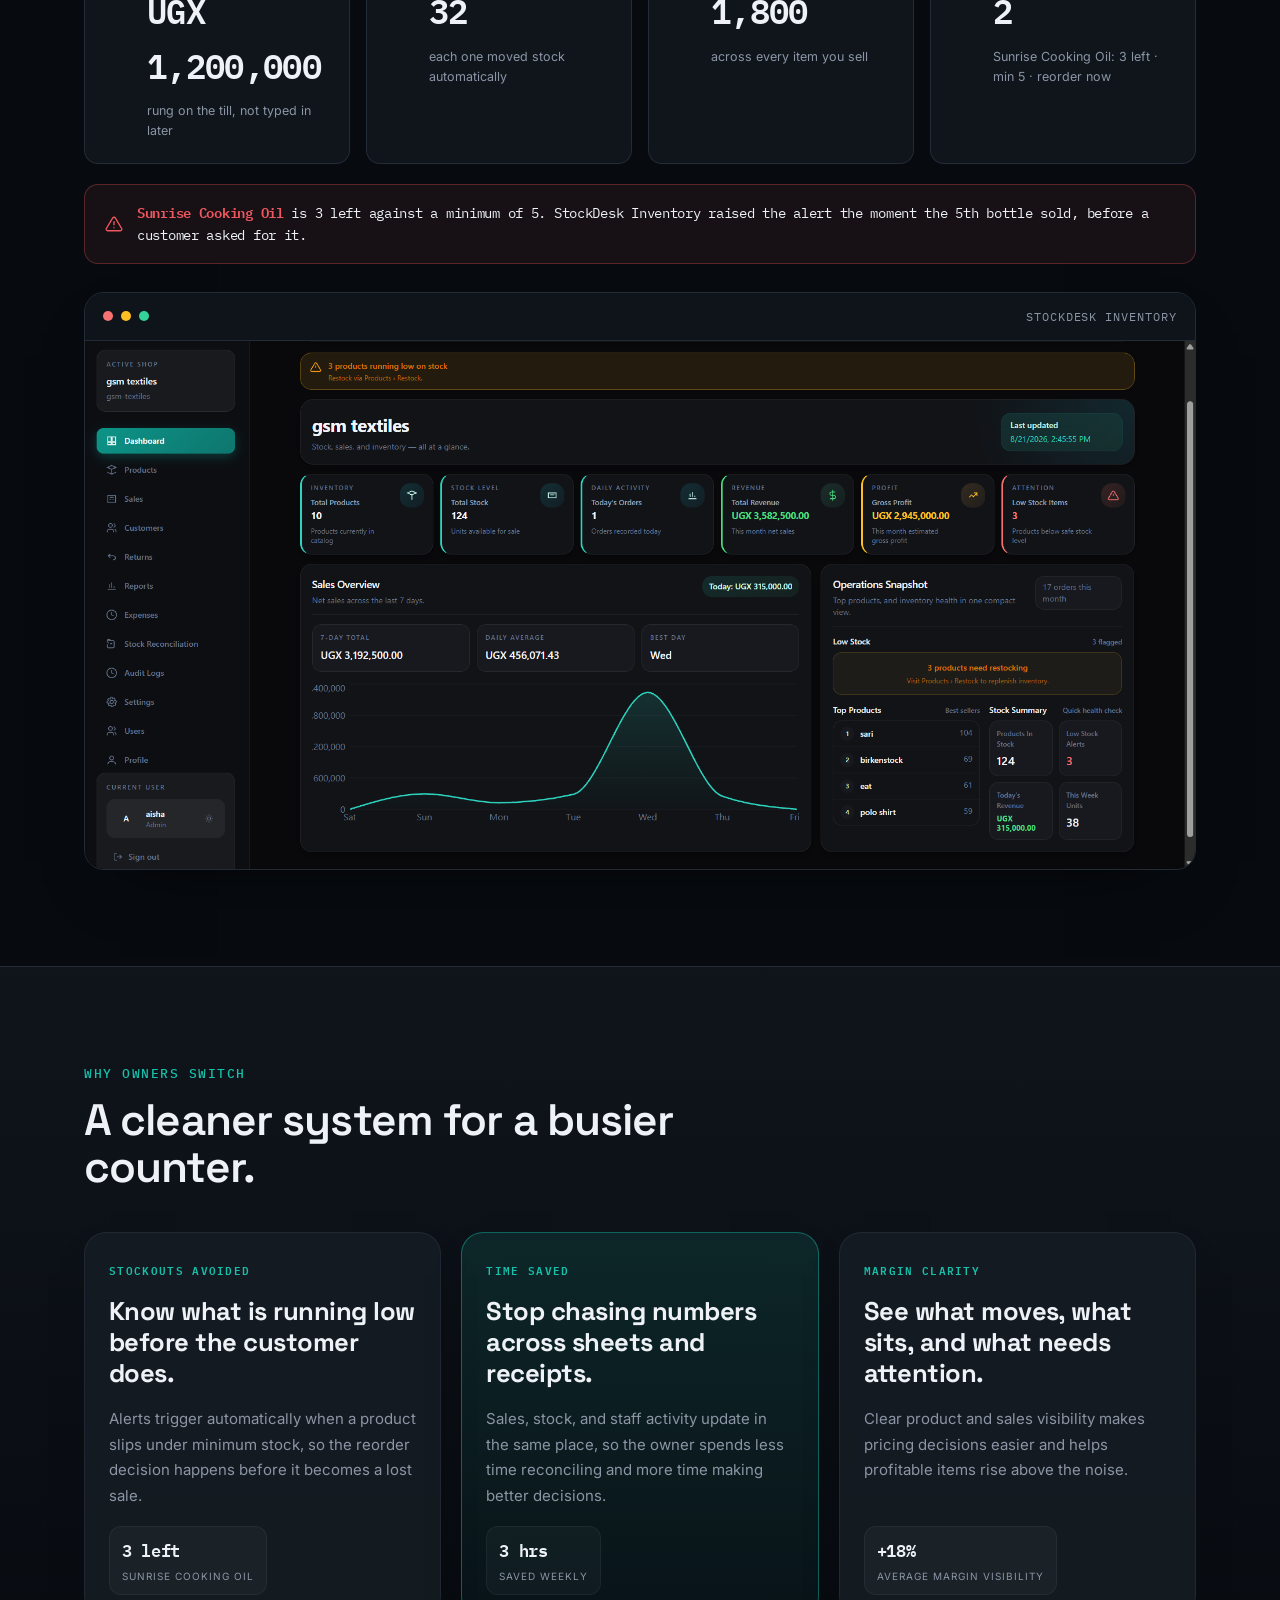
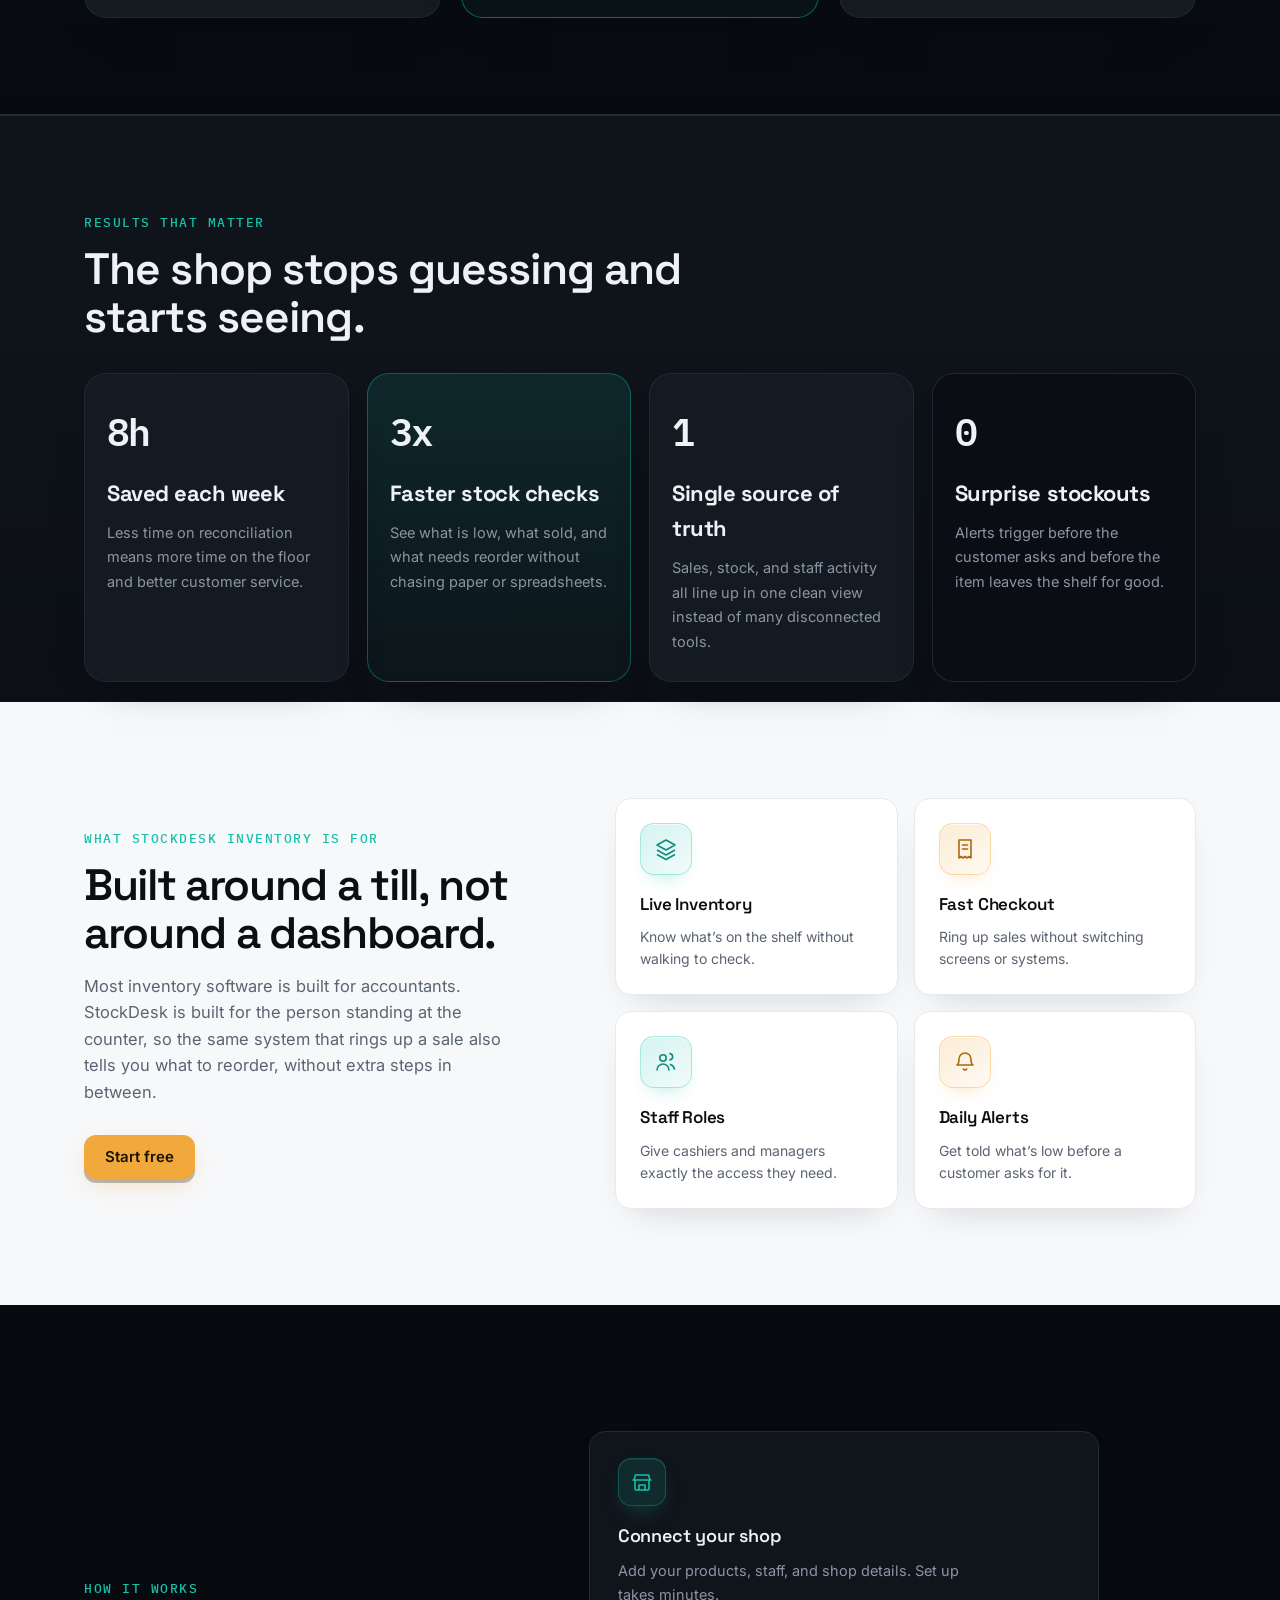
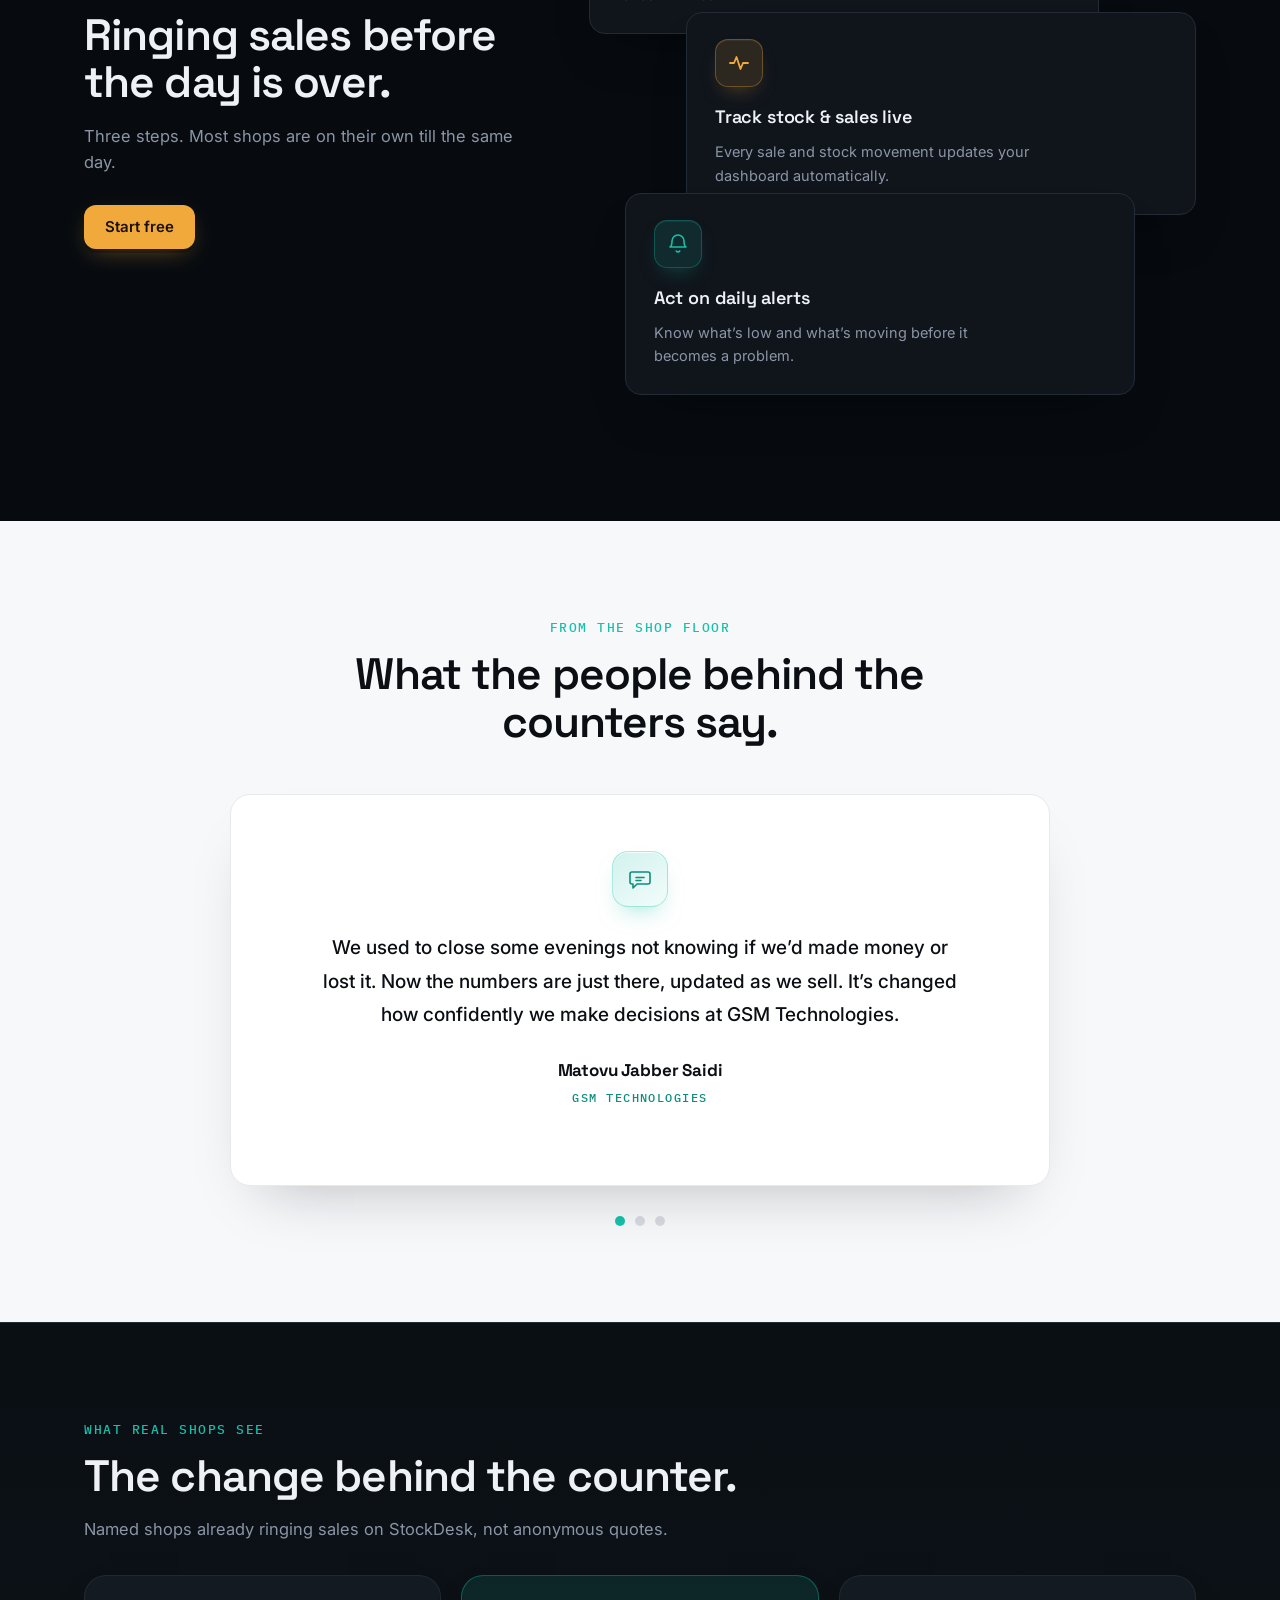
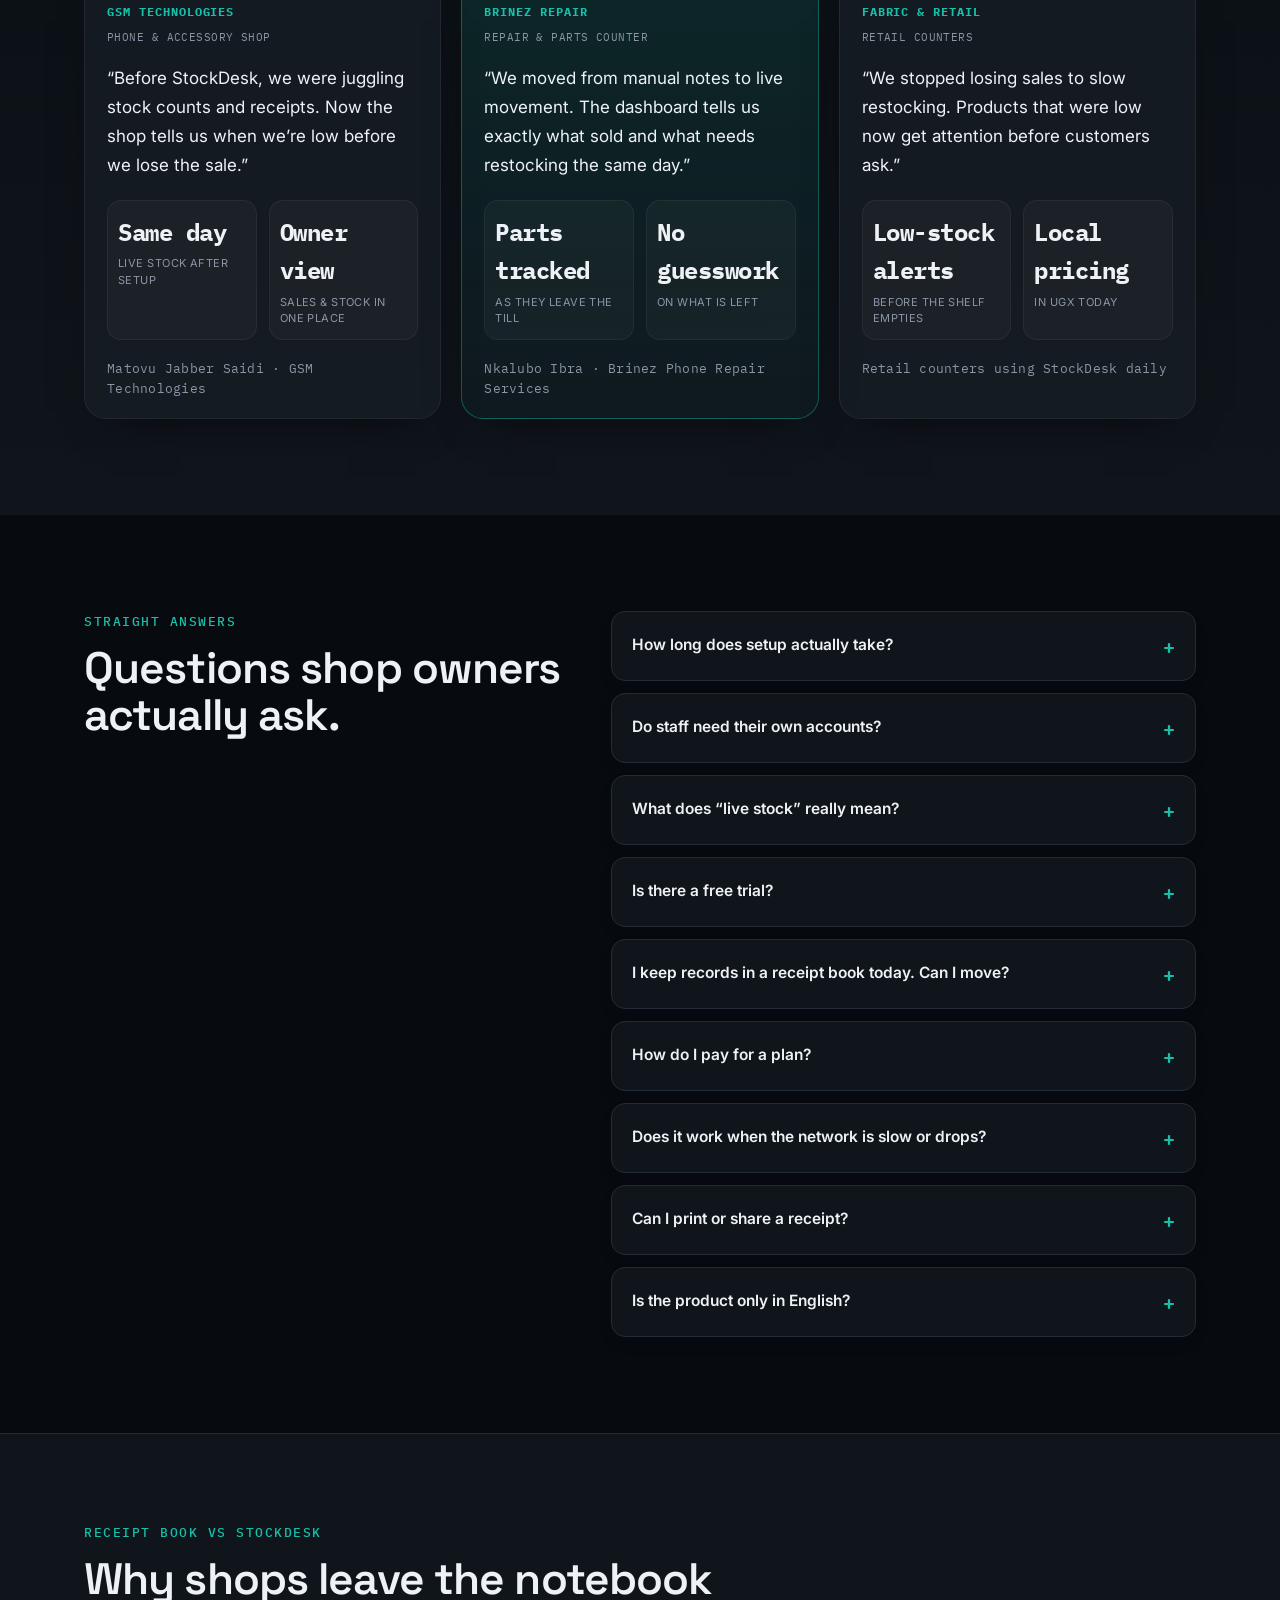
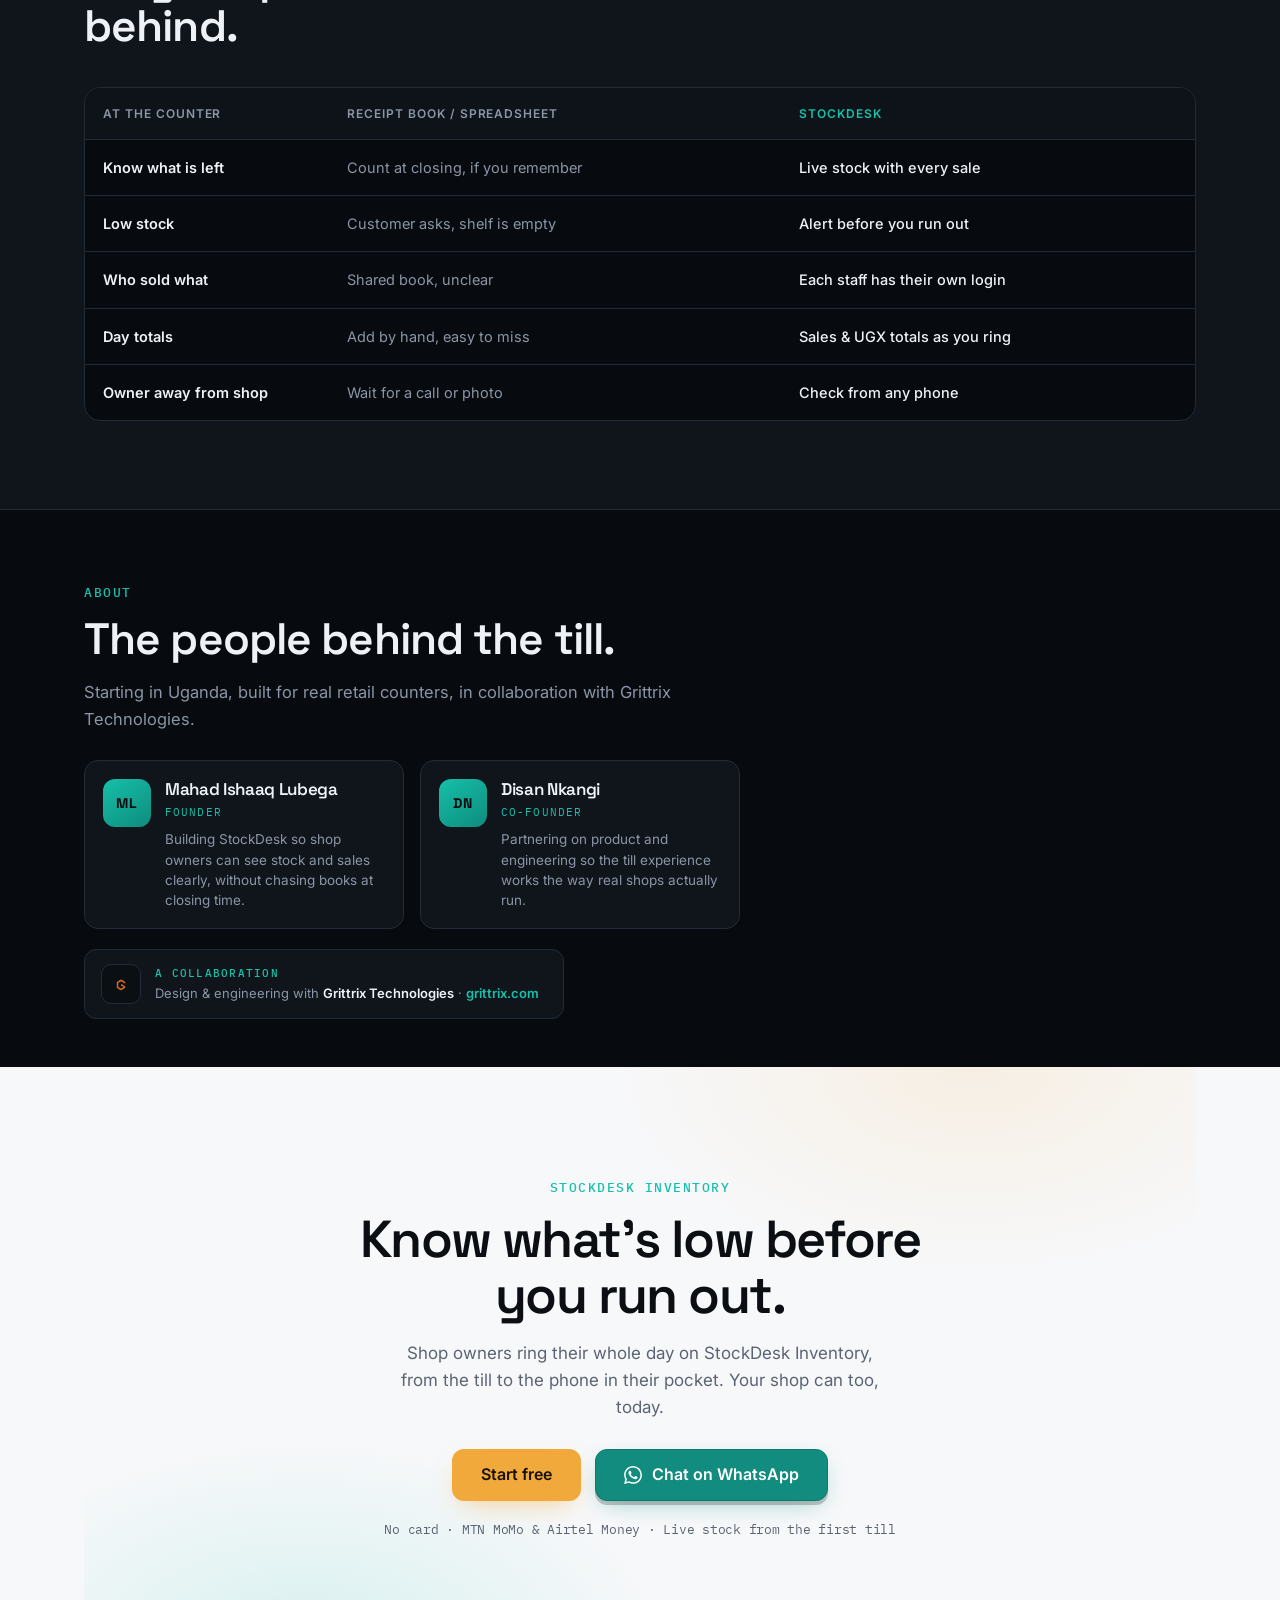
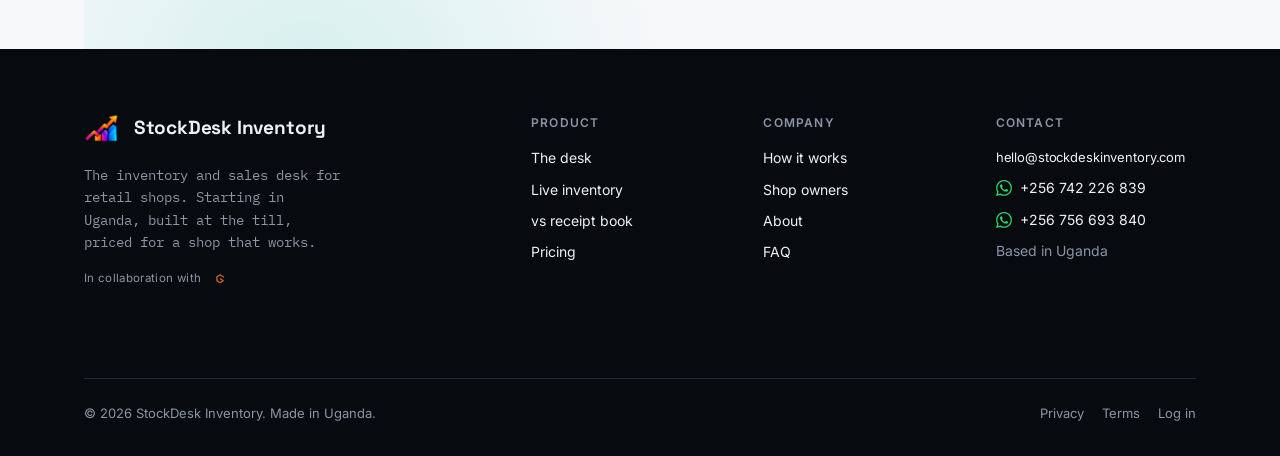
==== commit d9aa77dc: "Point SEO URLs at stockdeskinventory.com" ====
--- a/index.html
+++ b/index.html
@@ -12,10 +12,10 @@
       content="StockDesk Inventory helps retail shops track sales, stock, and staff from one screen. Starting in Uganda, priced in UGX, from any phone."
     />
     <meta name="theme-color" content="#070B10" />
-    <link rel="canonical" href="https://app.stockdeskinventory.com/" />
+    <link rel="canonical" href="https://stockdeskinventory.com/" />
     <meta property="og:type" content="website" />
     <meta property="og:site_name" content="StockDesk Inventory" />
-    <meta property="og:url" content="https://app.stockdeskinventory.com/" />
+    <meta property="og:url" content="https://stockdeskinventory.com/" />
     <meta
       property="og:title"
       content="StockDesk Inventory | Run sales, stock, and staff from one screen"
@@ -26,7 +26,7 @@
     />
     <meta
       property="og:image"
-      content="https://app.stockdeskinventory.com/public/image.png"
+      content="https://stockdeskinventory.com/public/image.png"
     />
     <meta name="twitter:card" content="summary_large_image" />
     <meta
@@ -39,7 +39,7 @@
     />
     <meta
       name="twitter:image"
-      content="https://app.stockdeskinventory.com/public/image.png"
+      content="https://stockdeskinventory.com/public/image.png"
     />
     <link rel="preconnect" href="https://fonts.googleapis.com" />
     <link rel="preconnect" href="https://fonts.gstatic.com" crossorigin />
@@ -57,7 +57,7 @@
         "name": "StockDesk Inventory",
         "applicationCategory": "BusinessApplication",
         "operatingSystem": "Web",
-        "url": "https://app.stockdeskinventory.com/",
+        "url": "https://stockdeskinventory.com/",
         "description": "Inventory and sales desk for retail shops. Live stock, a till that keeps moving, and role-aware access, priced in UGX.",
         "offers": {
           "@type": "Offer",
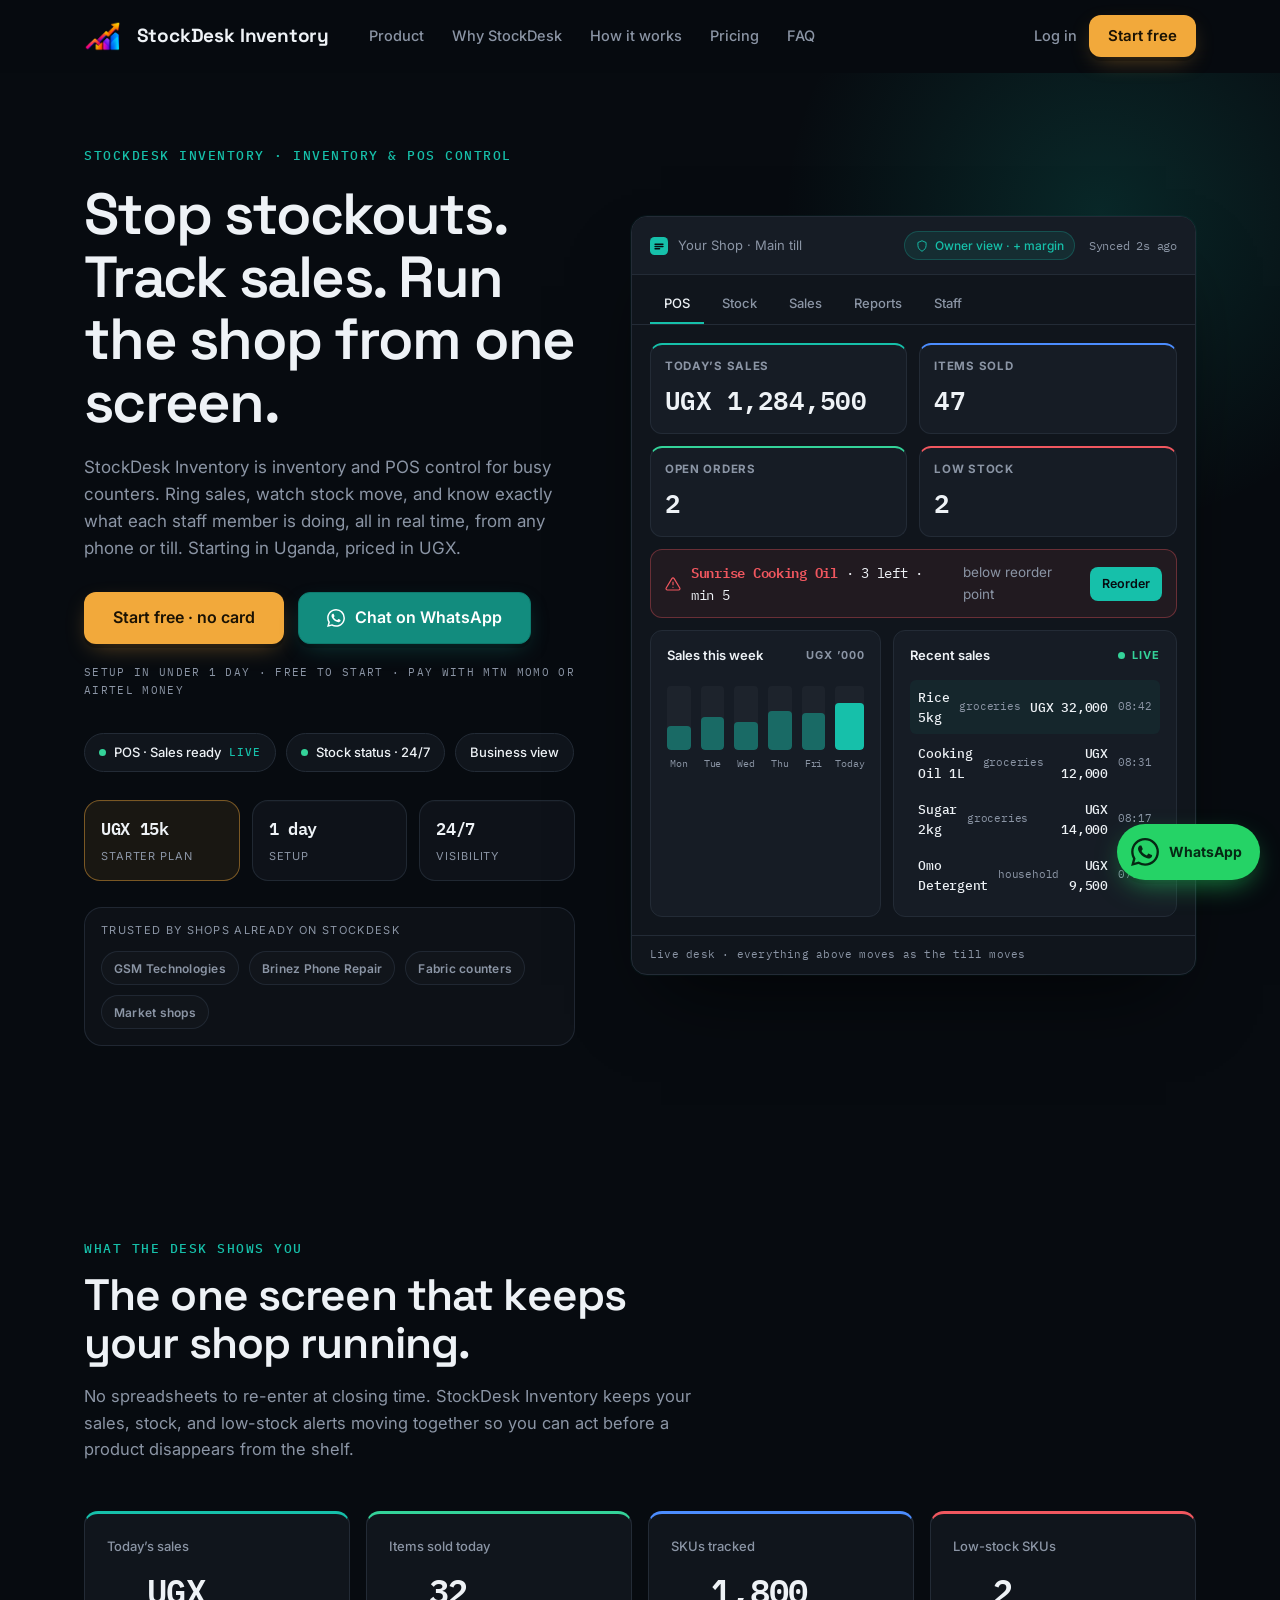
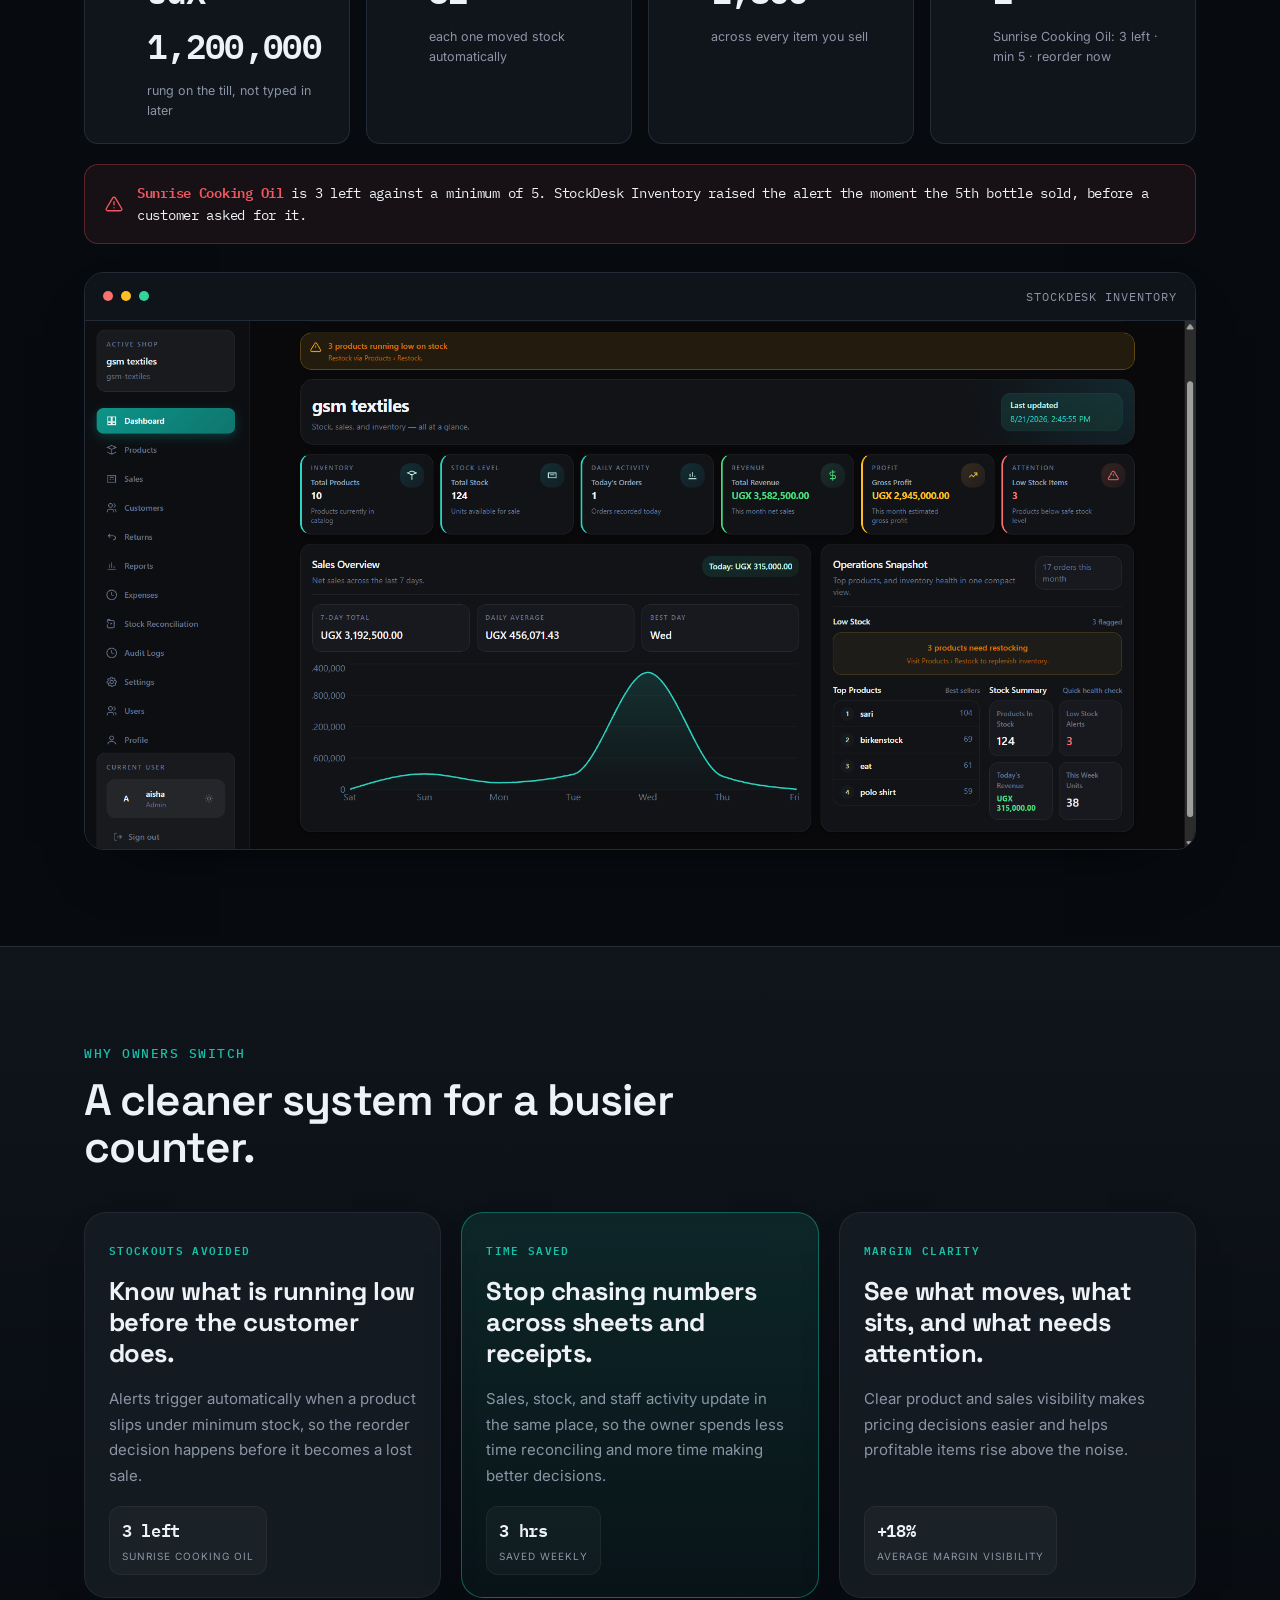
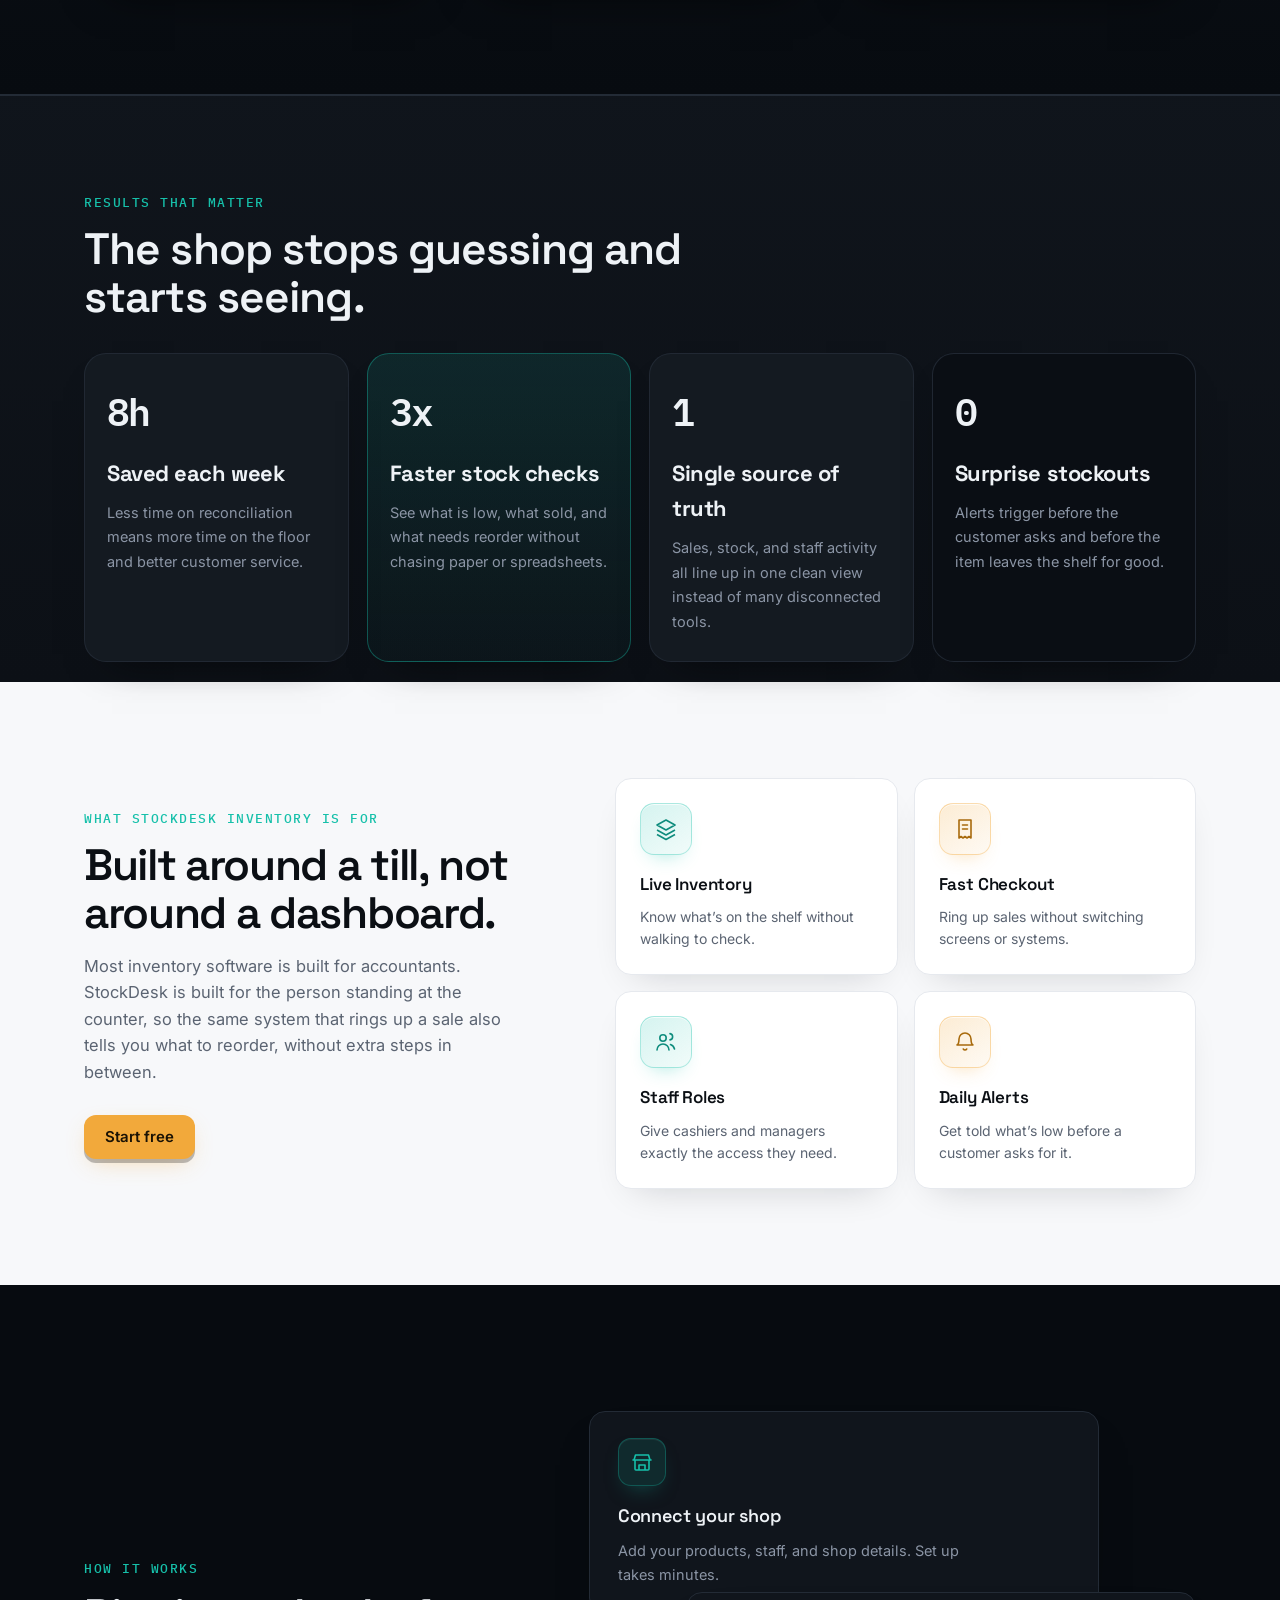
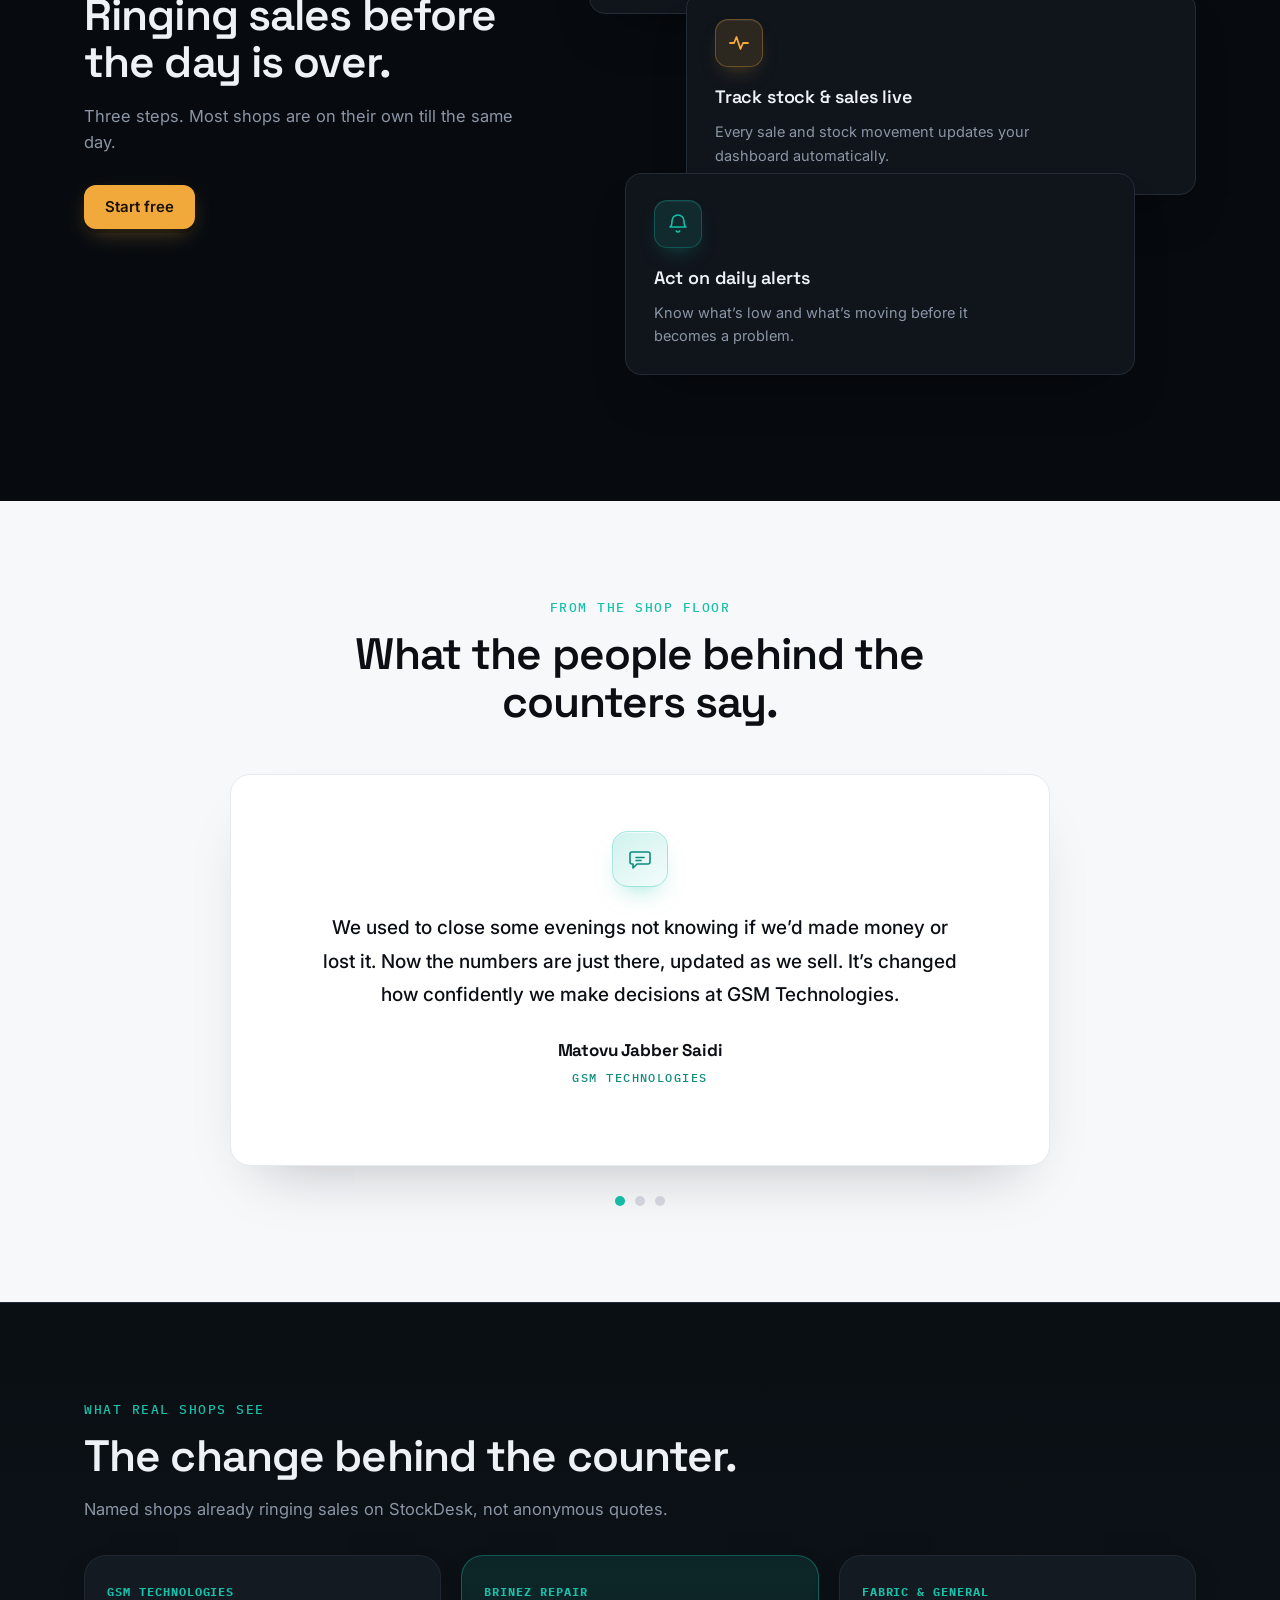
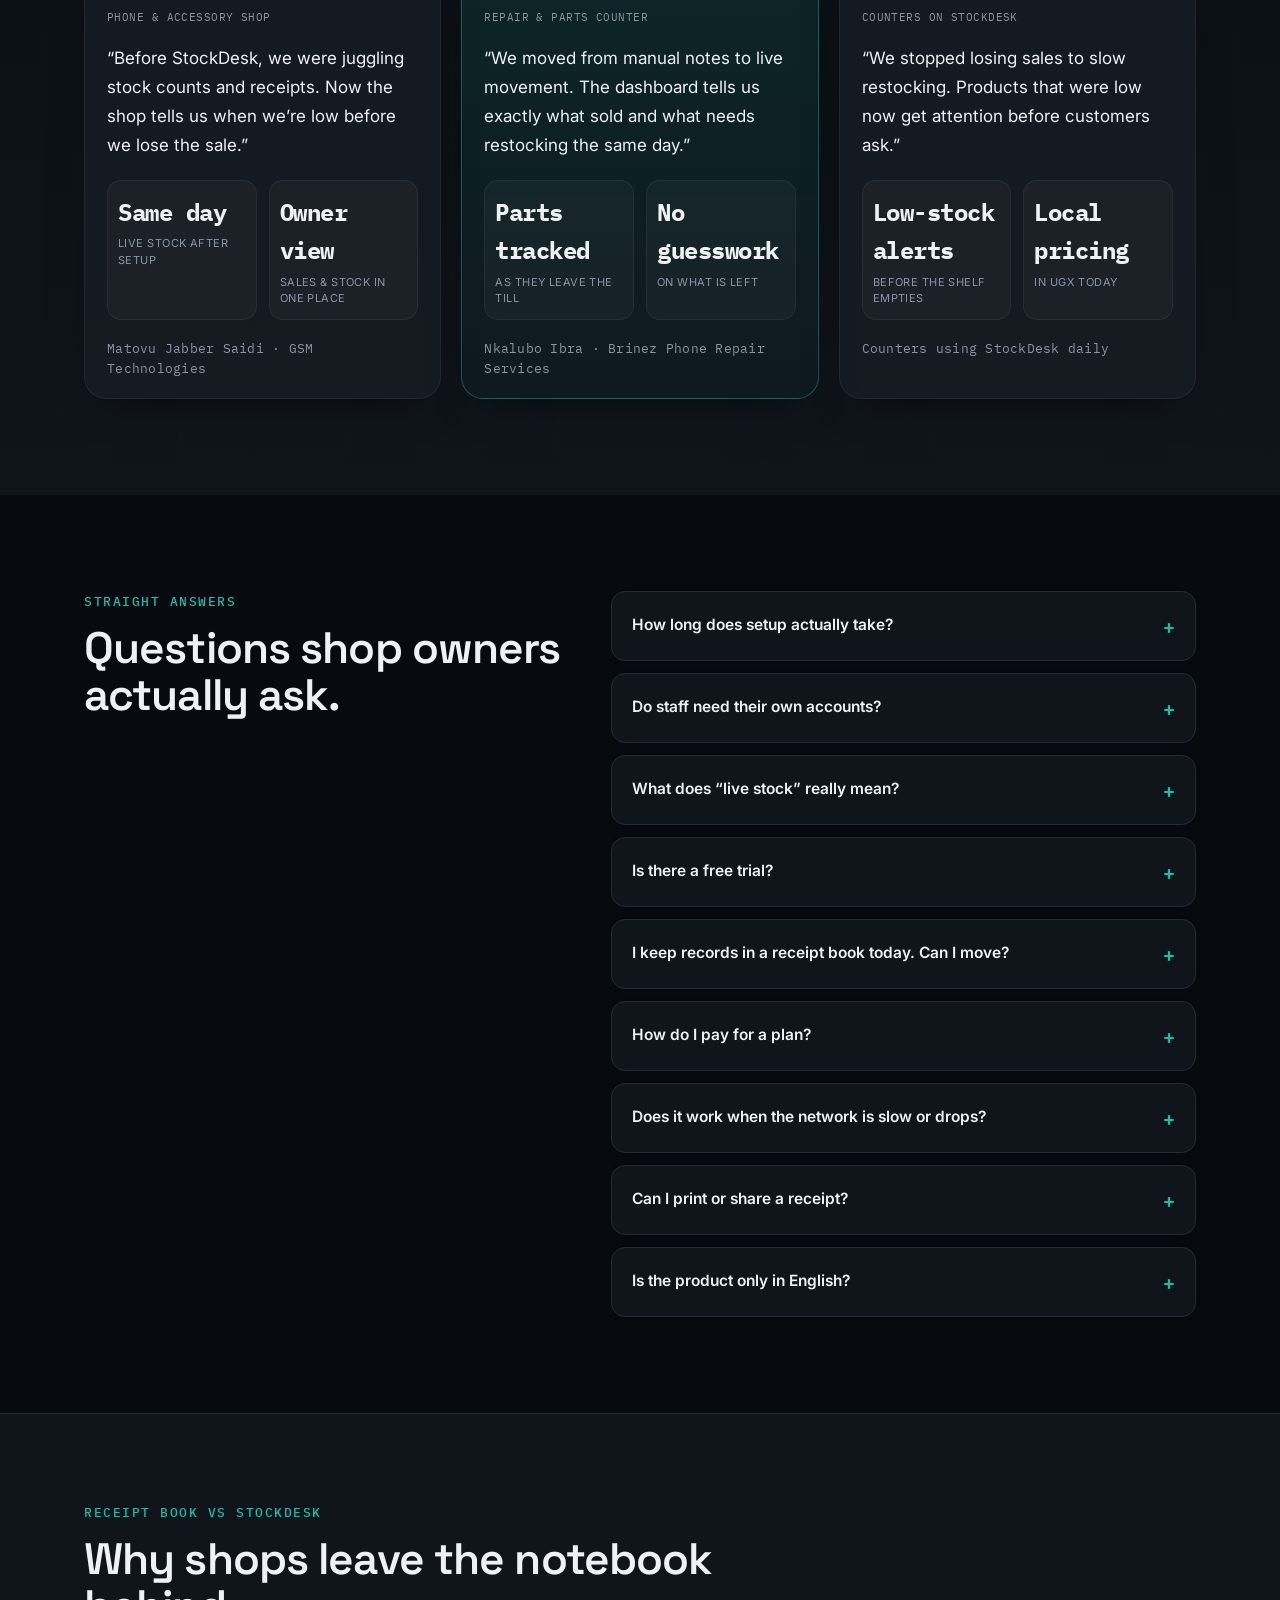
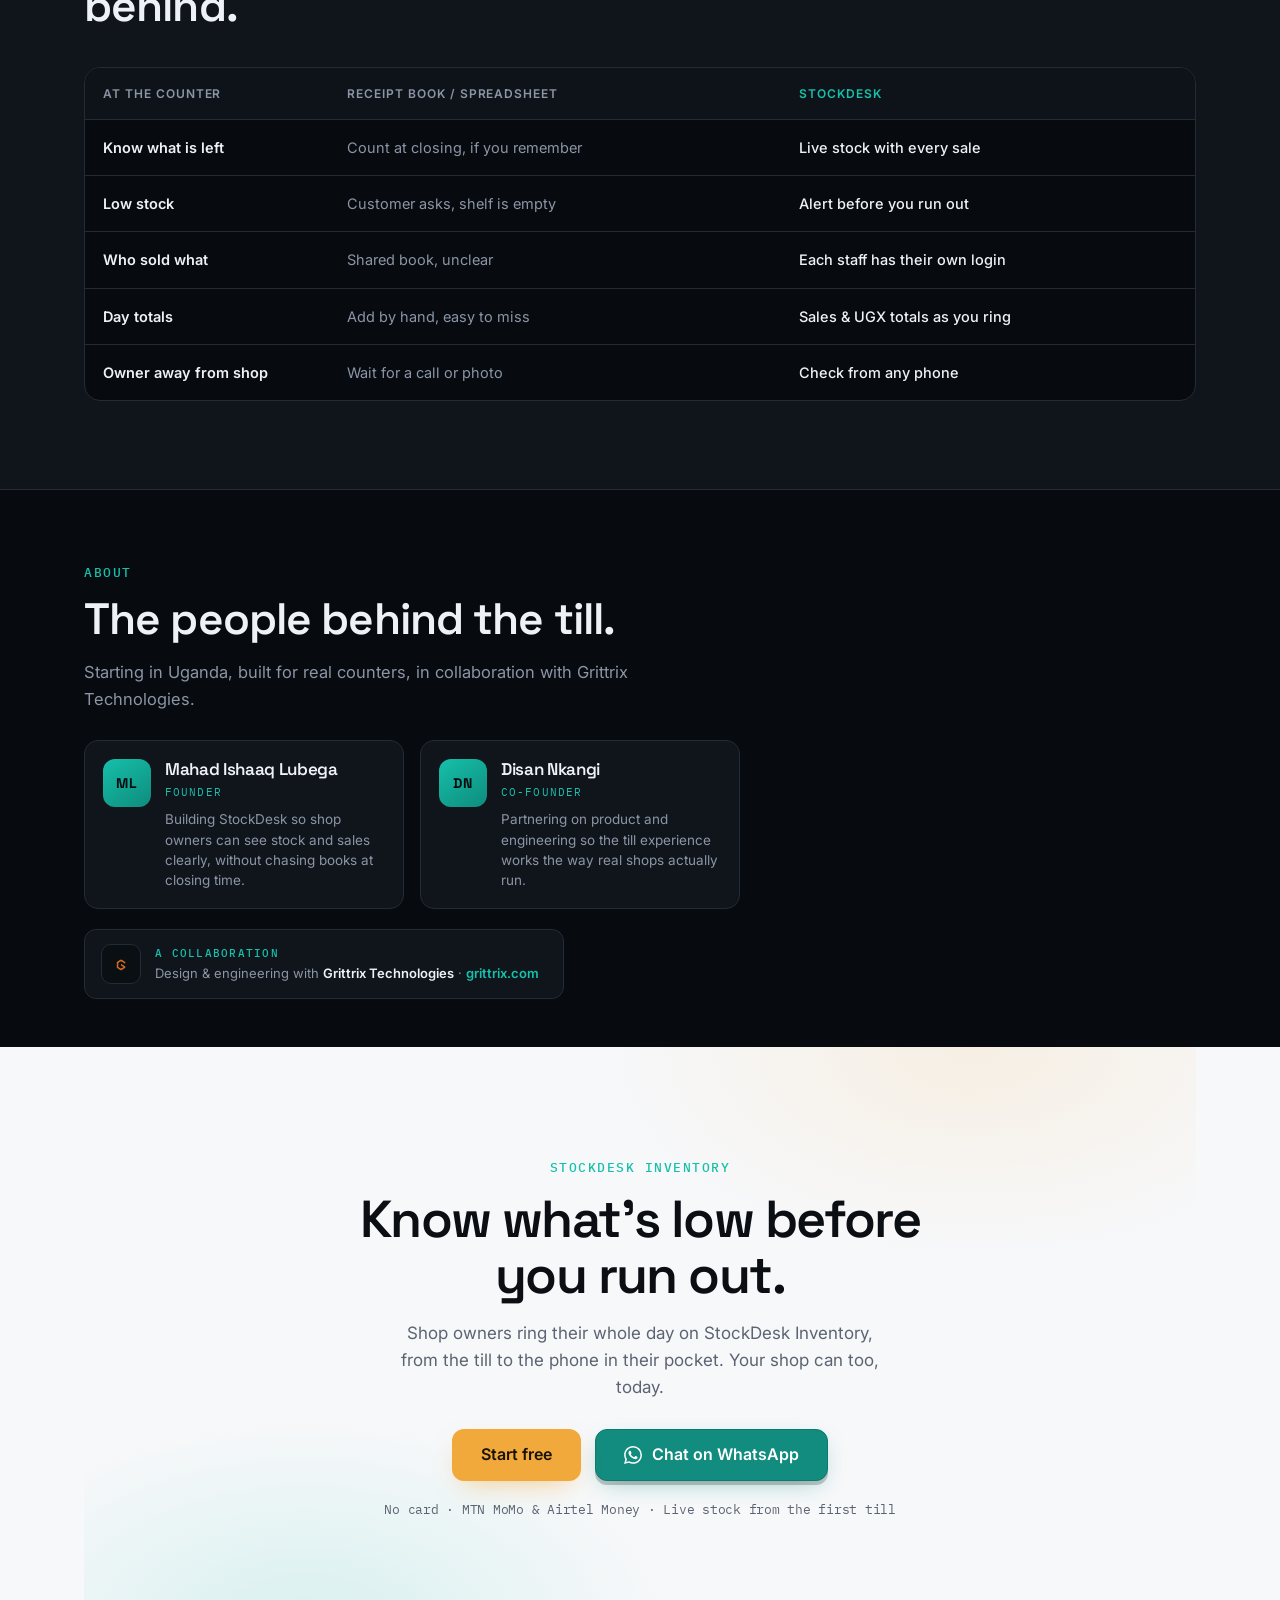
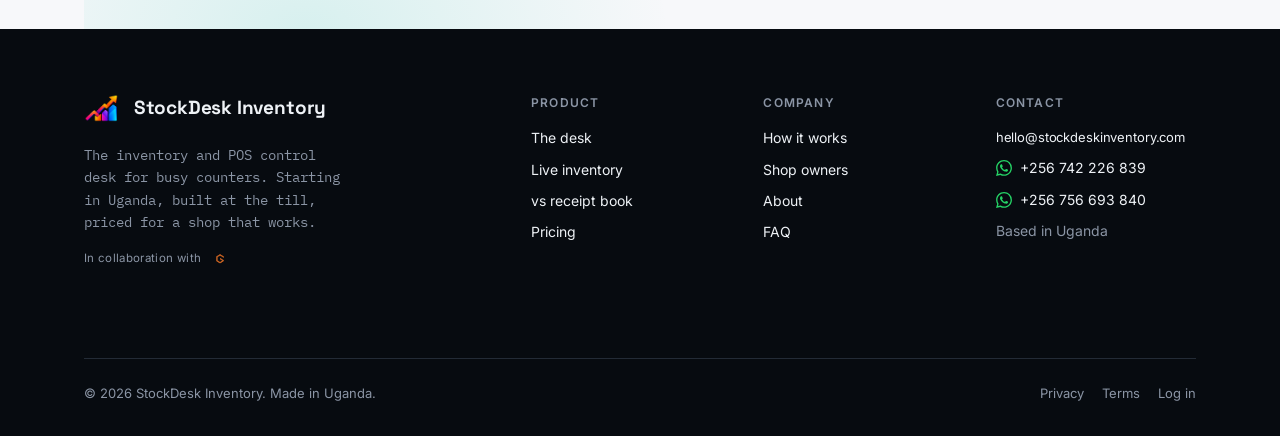
==== commit 6c344697: "Reposition copy: inventory and POS control" ====
--- a/index.html
+++ b/index.html
@@ -9,7 +9,7 @@
     </title>
     <meta
       name="description"
-      content="StockDesk Inventory helps retail shops track sales, stock, and staff from one screen. Starting in Uganda, priced in UGX, from any phone."
+      content="StockDesk Inventory is inventory and POS control for busy counters. Track stock, sales, and staff from one screen. Starting in Uganda, priced in UGX."
     />
     <meta name="theme-color" content="#070B10" />
     <link rel="canonical" href="https://stockdeskinventory.com/" />
@@ -22,7 +22,7 @@
     />
     <meta
       property="og:description"
-      content="Live stock, a till that keeps moving, and role-aware access. Starting in Uganda, built for real retail counters."
+      content="Live stock, a till that keeps moving, and role-aware access. Inventory and POS control, built for real counters."
     />
     <meta
       property="og:image"
@@ -31,7 +31,7 @@
     <meta name="twitter:card" content="summary_large_image" />
     <meta
       name="twitter:title"
-      content="StockDesk Inventory | Sales & stock for real retail shops"
+      content="StockDesk Inventory | Inventory & POS control for busy shops"
     />
     <meta
       name="twitter:description"
@@ -58,7 +58,7 @@
         "applicationCategory": "BusinessApplication",
         "operatingSystem": "Web",
         "url": "https://stockdeskinventory.com/",
-        "description": "Inventory and sales desk for retail shops. Live stock, a till that keeps moving, and role-aware access, priced in UGX.",
+        "description": "Inventory and POS control. Live stock, a till that keeps moving, and role-aware access, priced in UGX.",
         "offers": {
           "@type": "Offer",
           "price": "15000",
@@ -142,16 +142,16 @@
         <div class="container hero-inner">
           <div class="hero-copy">
             <p class="eyebrow hero-eyebrow">
-              StockDesk Inventory · Inventory &amp; sales for retail shops
+              StockDesk Inventory · Inventory &amp; POS control
             </p>
             <h1 class="display hero-title">
               Stop stockouts. Track sales. Run the shop from one screen.
             </h1>
             <p class="hero-sub">
-              StockDesk Inventory helps busy retail shops know what sold,
-              what&rsquo;s running low, and what each staff member is doing,
-              all in real time, from any phone or till. Starting in Uganda,
-              priced in UGX.
+              StockDesk Inventory is inventory and POS control for busy
+              counters. Ring sales, watch stock move, and know exactly what each
+              staff member is doing, all in real time, from any phone or till.
+              Starting in Uganda, priced in UGX.
             </p>
 
             <div class="hero-ctas">
@@ -1009,8 +1009,8 @@
 
             <article class="case-card">
               <div class="case-header">
-                <span class="case-badge mono">Fabric &amp; retail</span>
-                <span class="case-tag mono">Retail counters</span>
+                <span class="case-badge mono">Fabric &amp; general</span>
+                <span class="case-tag mono">Counters on StockDesk</span>
               </div>
               <p class="case-quote">
                 &ldquo;We stopped losing sales to slow restocking. Products that were
@@ -1026,7 +1026,7 @@
                   <span>in UGX today</span>
                 </div>
               </div>
-              <p class="case-attr">Retail counters using StockDesk daily</p>
+              <p class="case-attr">Counters using StockDesk daily</p>
             </article>
           </div>
         </div>
@@ -1214,7 +1214,7 @@
               The people behind the till.
             </h2>
             <p class="section-sub">
-              Starting in Uganda, built for real retail counters, in
+              Starting in Uganda, built for real counters, in
               collaboration with Grittrix Technologies.
             </p>
           </div>
@@ -1342,8 +1342,8 @@
             <span class="brand-name">StockDesk Inventory</span>
           </a>
           <p class="footer-tag">
-            The inventory and sales desk for retail shops. Starting in Uganda,
-            built at the till, priced for a shop that works.
+            The inventory and POS control desk for busy counters. Starting in
+            Uganda, built at the till, priced for a shop that works.
           </p>
           <a class="footer-partner" href="https://grittrix.com" target="_blank" rel="noopener noreferrer">
             <span>In collaboration with</span>
